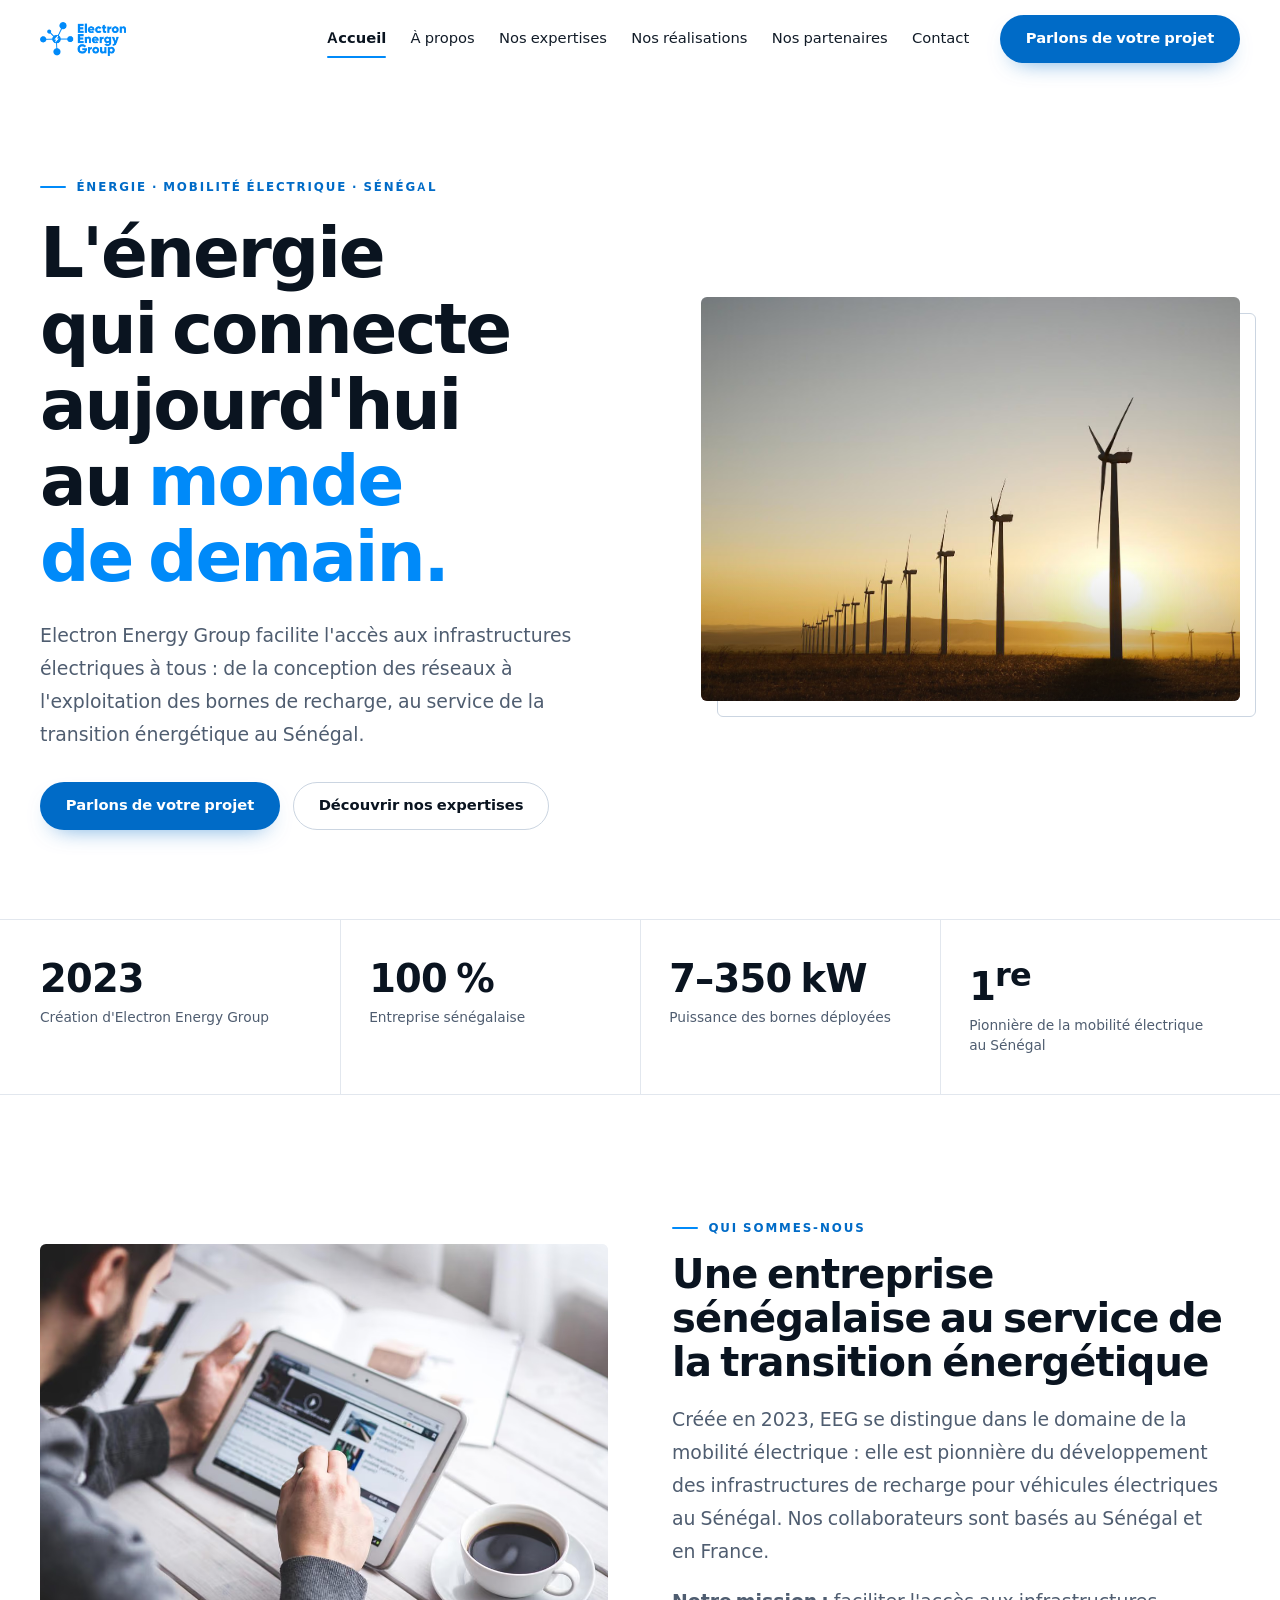
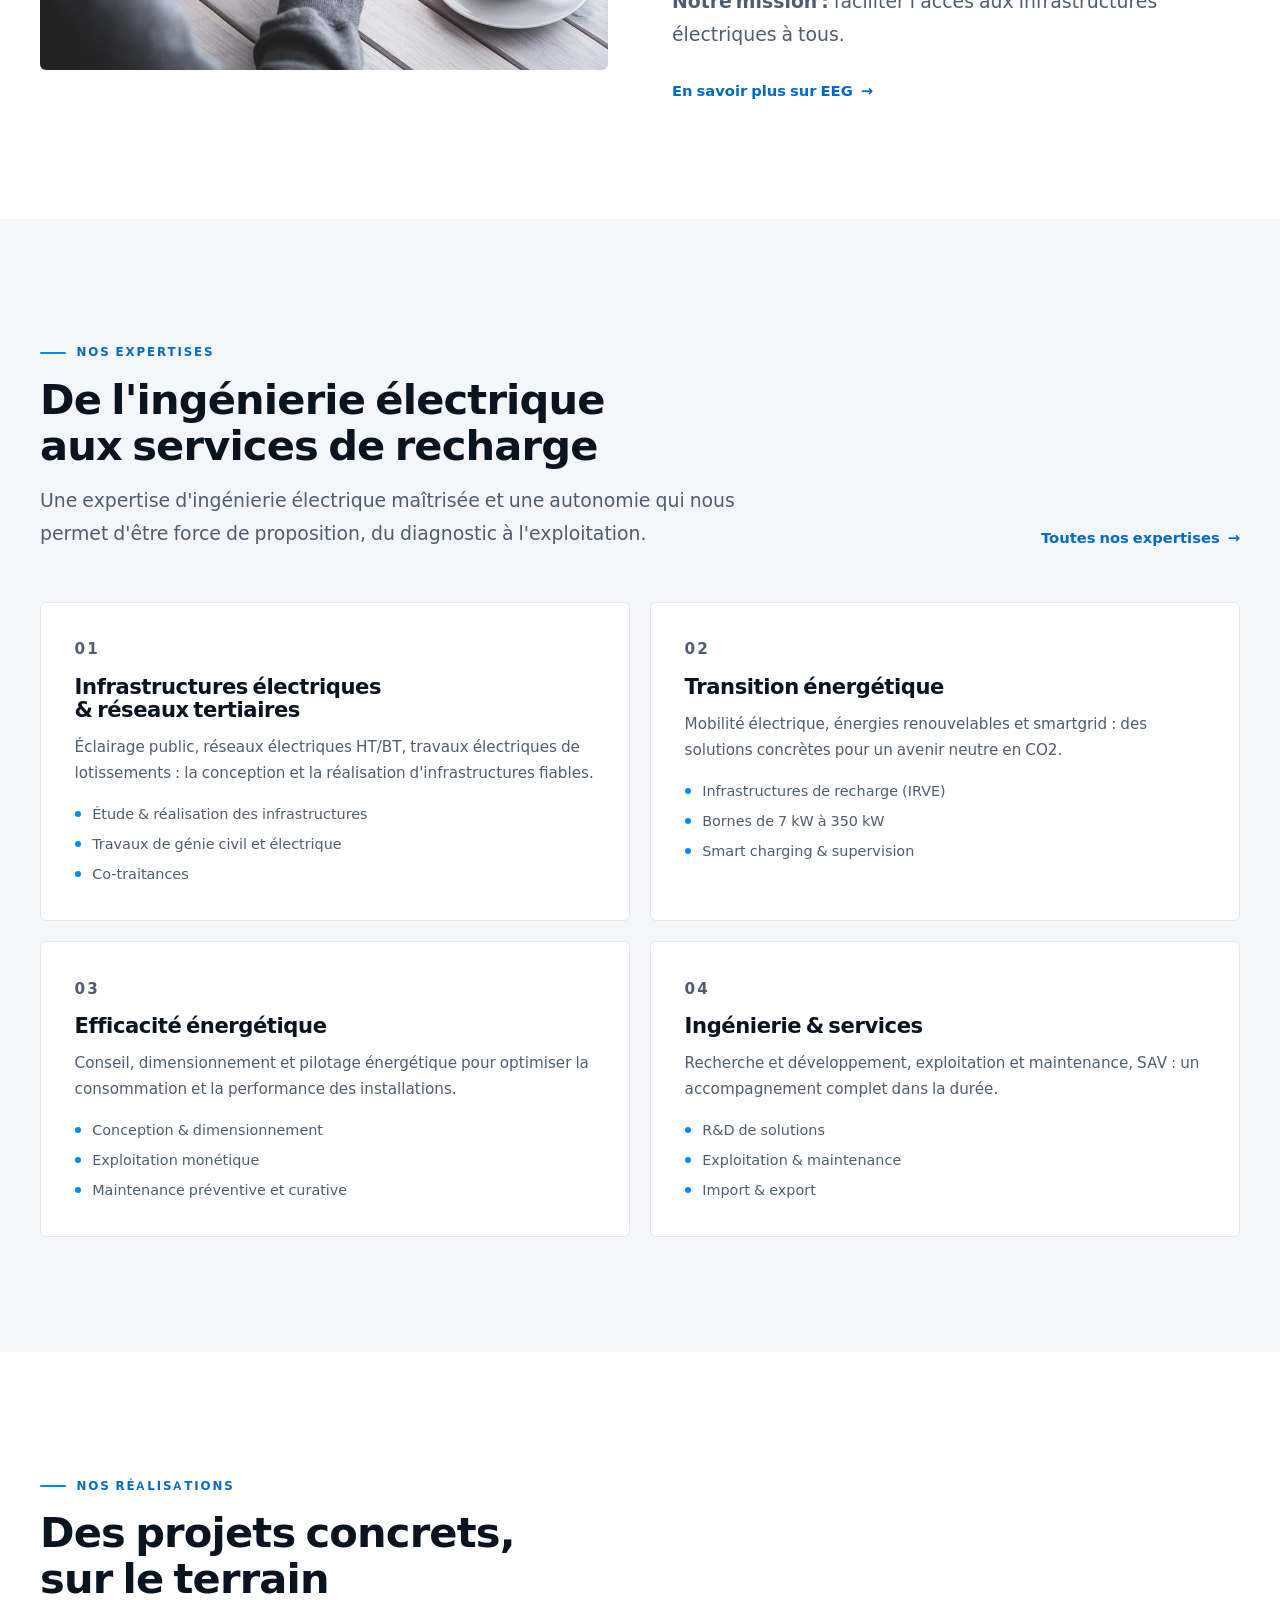
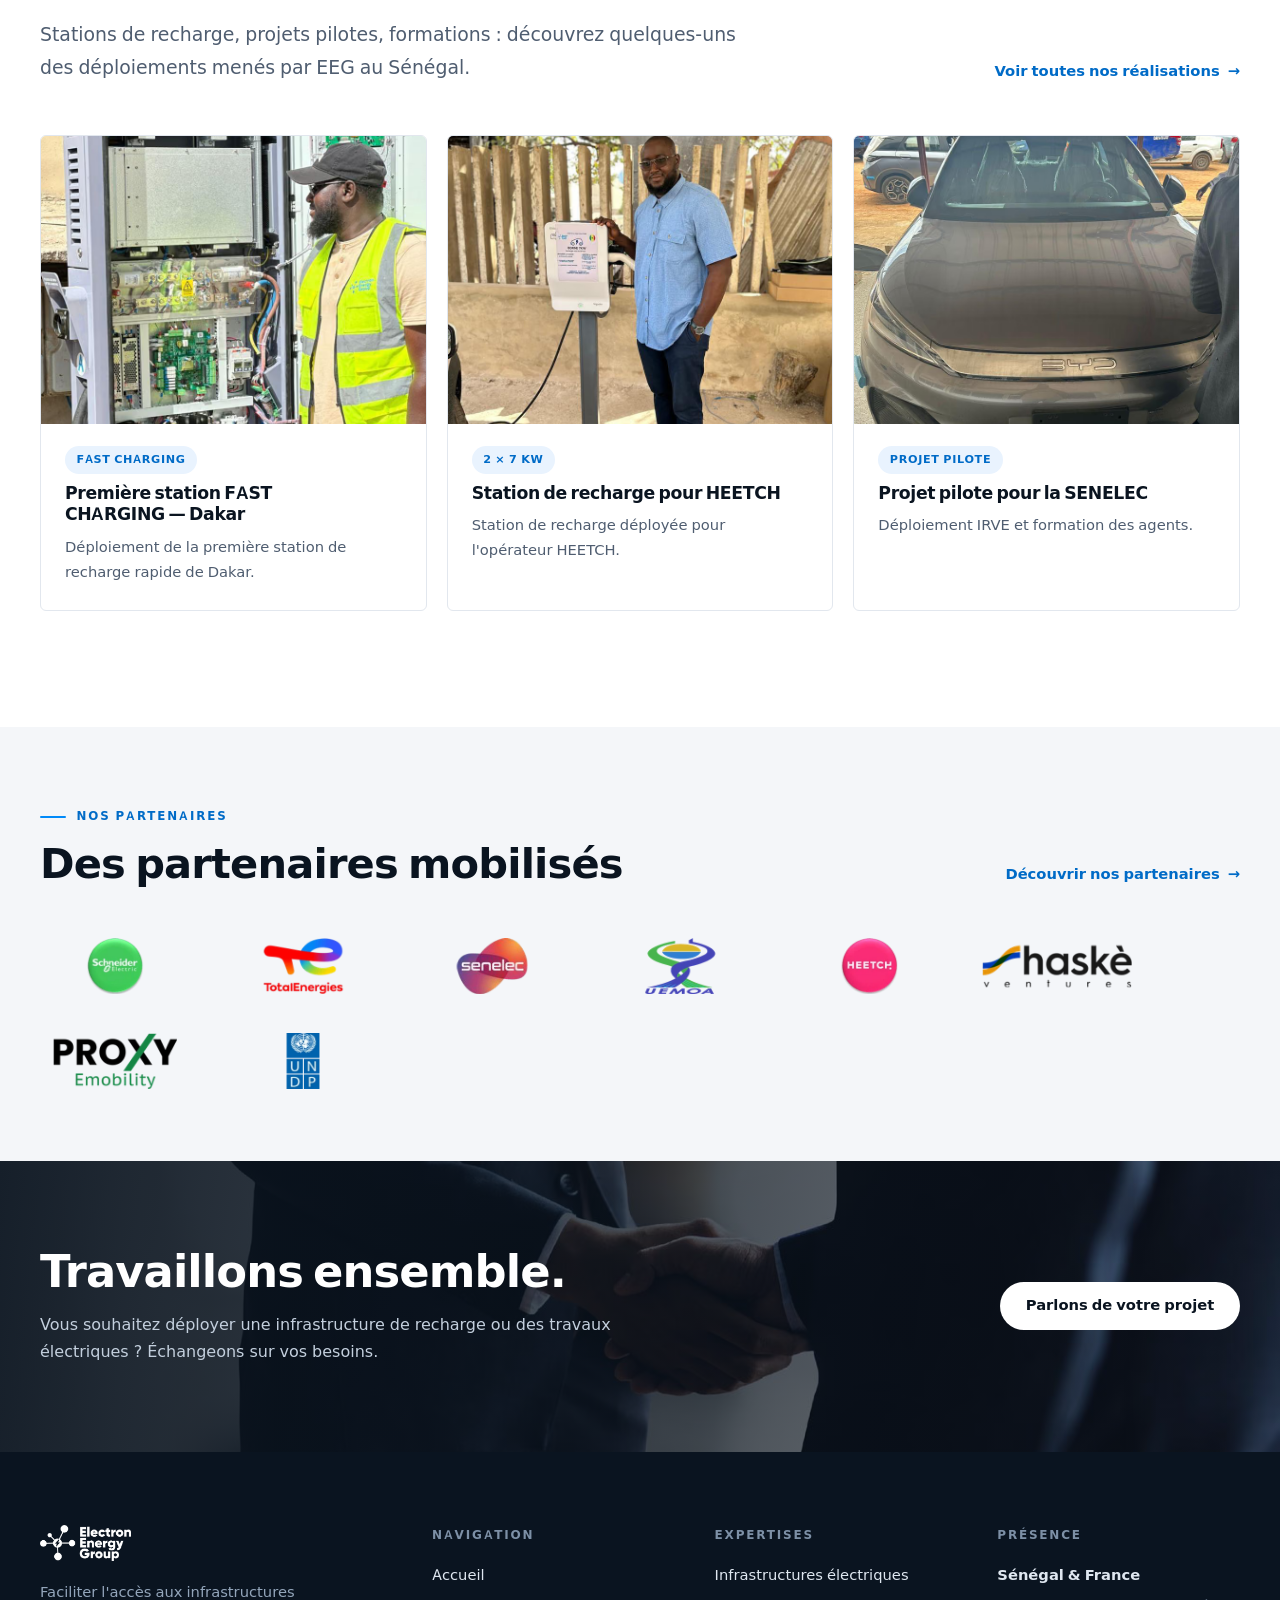
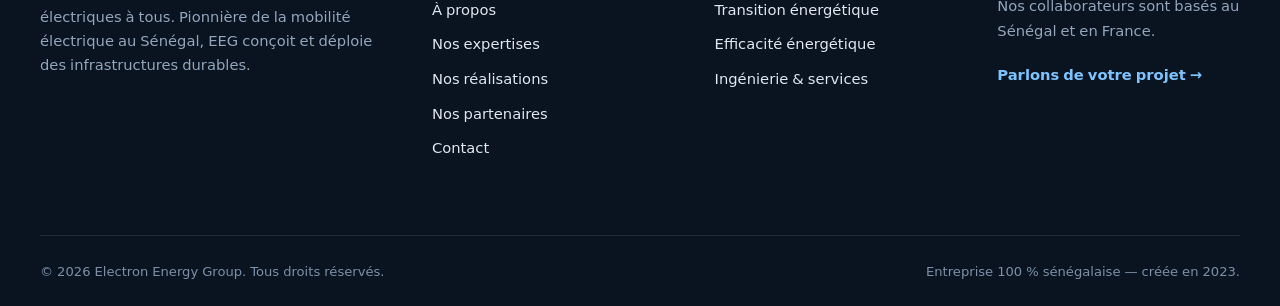
==== index.html @ 4fe640fc "Préparation du déploiement Render : blueprint render.yaml, URLs et docs" ====
<!DOCTYPE html>
<html lang="fr">
<head>
  <meta charset="utf-8">
  <meta name="viewport" content="width=device-width, initial-scale=1">
  <title>Electron Energy Group — Infrastructures &amp; mobilité électrique</title>
  <meta name="description" content="EEG, entreprise sénégalaise créée en 2023, pionnière de la mobilité électrique au Sénégal : infrastructures, bornes de 7 à 350 kW et transition énergétique.">
  <link rel="canonical" href="https://electron-energy-group.onrender.com/">
  <meta property="og:type" content="website">
  <meta property="og:site_name" content="Electron Energy Group">
  <meta property="og:title" content="Electron Energy Group — L'énergie qui connecte aujourd'hui au monde de demain.">
  <meta property="og:description" content="Infrastructures électriques, mobilité électrique et transition énergétique au Sénégal. Pionnière des infrastructures de recharge pour véhicules électriques.">
  <meta property="og:url" content="https://electron-energy-group.onrender.com/">
  <meta property="og:image" content="https://electron-energy-group.onrender.com/assets/img/hero-accueil.jpg">
  <meta property="og:image:alt" content="Infrastructure et mobilité électriques déployées par Electron Energy Group">
  <meta property="og:locale" content="fr_FR">
  <meta name="twitter:card" content="summary_large_image">
  <meta name="twitter:title" content="Electron Energy Group — L'énergie qui connecte aujourd'hui au monde de demain.">
  <meta name="twitter:description" content="Infrastructures électriques, mobilité électrique et transition énergétique au Sénégal.">
  <meta name="twitter:image" content="https://electron-energy-group.onrender.com/assets/img/hero-accueil.jpg">
  <meta name="theme-color" content="#008af9">
  <link rel="icon" href="assets/img/favicon.ico" sizes="any">
  <link rel="icon" type="image/png" sizes="32x32" href="assets/img/favicon-32.png">
  <link rel="icon" type="image/png" sizes="16x16" href="assets/img/favicon-16.png">
  <link rel="apple-touch-icon" sizes="180x180" href="assets/img/favicon-180.png">
  <link rel="preload" href="assets/fonts/space-grotesk-latin.woff2" as="font" type="font/woff2" crossorigin>
  <link rel="preload" href="assets/fonts/inter-latin.woff2" as="font" type="font/woff2" crossorigin>
  <link rel="stylesheet" href="assets/css/style.css">
  <script>document.documentElement.classList.add('js');</script>
  <script type="application/ld+json">
  {
    "@context": "https://schema.org",
    "@type": "Organization",
    "name": "Electron Energy Group",
    "alternateName": "EEG",
    "description": "Entreprise sénégalaise spécialisée dans les infrastructures électriques, la mobilité électrique et la transition énergétique. Pionnière du développement des infrastructures de recharge pour véhicules électriques au Sénégal.",
    "foundingDate": "2023",
    "url": "https://electron-energy-group.onrender.com/",
    "logo": "https://electron-energy-group.onrender.com/assets/img/logo-eeg.png",
    "areaServed": ["SN", "FR"],
    "knowsAbout": [
      "Infrastructures électriques",
      "Mobilité électrique",
      "Bornes de recharge pour véhicules électriques",
      "Efficacité énergétique",
      "Transition énergétique"
    ]
  }
  </script>
</head>
<body data-page="accueil">
  <a class="skip-link" href="#contenu">Aller au contenu</a>

  <header class="site-header" id="entete">
    <div class="container header-inner">
      <a class="brand" href="index.html" aria-label="Electron Energy Group — accueil">
        <img src="assets/img/logo-eeg-320.png" alt="Electron Energy Group" width="320" height="127">
      </a>

      <nav class="main-nav" id="nav-principal" aria-label="Navigation principale">
        <ul>
          <li><a class="nav-link" href="index.html" aria-current="page">Accueil</a></li>
          <li><a class="nav-link" href="a-propos.html">À propos</a></li>
          <li><a class="nav-link" href="expertises.html">Nos expertises</a></li>
          <li><a class="nav-link" href="realisations.html">Nos réalisations</a></li>
          <li><a class="nav-link" href="partenaires.html">Nos partenaires</a></li>
          <li><a class="nav-link" href="contact.html">Contact</a></li>
        </ul>
        <a class="btn btn--primary nav-cta" href="contact.html">Parlons de votre projet</a>
      </nav>

      <button class="nav-toggle" type="button" aria-expanded="false" aria-controls="nav-principal" aria-label="Ouvrir le menu de navigation">
        <span></span><span></span><span></span>
      </button>
    </div>
  </header>

  <main id="contenu">
    <!-- Héros -->
    <section class="hero-home" aria-labelledby="titre-heros">
      <div class="container hero-grid">
        <div class="hero-copy">
          <p class="kicker">Énergie · Mobilité électrique · Sénégal</p>
          <h1 id="titre-heros">L'énergie qui connecte aujourd'hui au <em>monde de demain.</em></h1>
          <p class="lead">Electron Energy Group facilite l'accès aux infrastructures électriques à tous : de la conception des réseaux à l'exploitation des bornes de recharge, au service de la transition énergétique au Sénégal.</p>
          <div class="btn-group">
            <a class="btn btn--primary" href="contact.html">Parlons de votre projet</a>
            <a class="btn btn--ghost" href="expertises.html">Découvrir nos expertises</a>
          </div>
        </div>
        <div class="hero-frame reveal">
          <div class="hero-media">
            <picture>
              <source srcset="assets/img/hero-accueil.avif" type="image/avif">
              <source srcset="assets/img/hero-accueil.webp" type="image/webp">
              <img src="assets/img/hero-accueil.jpg" alt="Infrastructure et mobilité électriques déployées par Electron Energy Group" width="1536" height="1025" fetchpriority="high" decoding="async">
            </picture>
          </div>
        </div>
      </div>
    </section>

    <!-- Chiffres clés -->
    <section class="stats" aria-label="Chiffres clés">
      <div class="container stats-grid">
        <div class="stat">
          <p class="stat-value">2023</p>
          <p class="stat-label">Création d'Electron Energy Group</p>
        </div>
        <div class="stat">
          <p class="stat-value">100 %</p>
          <p class="stat-label">Entreprise sénégalaise</p>
        </div>
        <div class="stat">
          <p class="stat-value">7–350 kW</p>
          <p class="stat-label">Puissance des bornes déployées</p>
        </div>
        <div class="stat">
          <p class="stat-value">1<sup>re</sup></p>
          <p class="stat-label">Pionnière de la mobilité électrique au Sénégal</p>
        </div>
      </div>
    </section>

    <!-- À propos -->
    <section class="section" aria-labelledby="titre-apropos">
      <div class="container split">
        <div class="split-media reveal">
          <picture>
            <source srcset="assets/img/photo-mission.avif" type="image/avif">
            <source srcset="assets/img/photo-mission.webp" type="image/webp">
            <img src="assets/img/photo-mission.jpg" alt="Infrastructures électriques — réseaux et raccordements" width="1200" height="800" loading="lazy" decoding="async">
          </picture>
        </div>
        <div class="split-copy reveal" data-delai="1">
          <p class="kicker">Qui sommes-nous</p>
          <h2 id="titre-apropos">Une entreprise sénégalaise au service de la transition énergétique</h2>
          <p class="lead">Créée en 2023, EEG se distingue dans le domaine de la mobilité électrique : elle est pionnière du développement des infrastructures de recharge pour véhicules électriques au Sénégal. Nos collaborateurs sont basés au Sénégal et en France.</p>
          <p class="lead"><strong>Notre mission :</strong> faciliter l'accès aux infrastructures électriques à tous.</p>
          <p style="margin-top:1.6rem"><a class="link-arrow" href="a-propos.html">En savoir plus sur EEG</a></p>
        </div>
      </div>
    </section>

    <!-- Expertises -->
    <section class="section section--alt" aria-labelledby="titre-expertises">
      <div class="container">
        <div class="section-head">
          <div class="section-head-copy reveal">
            <p class="kicker">Nos expertises</p>
            <h2 id="titre-expertises">De l'ingénierie électrique aux services de recharge</h2>
            <p class="lead">Une expertise d'ingénierie électrique maîtrisée et une autonomie qui nous permet d'être force de proposition, du diagnostic à l'exploitation.</p>
          </div>
          <a class="link-arrow reveal" href="expertises.html">Toutes nos expertises</a>
        </div>

        <div class="grid-2">
          <article class="card expertise-card reveal">
            <p class="expertise-index">01</p>
            <h3>Infrastructures électriques &amp; réseaux tertiaires</h3>
            <p>Éclairage public, réseaux électriques HT/BT, travaux électriques de lotissements : la conception et la réalisation d'infrastructures fiables.</p>
            <ul>
              <li>Étude &amp; réalisation des infrastructures</li>
              <li>Travaux de génie civil et électrique</li>
              <li>Co-traitances</li>
            </ul>
          </article>

          <article class="card expertise-card reveal" data-delai="1">
            <p class="expertise-index">02</p>
            <h3>Transition énergétique</h3>
            <p>Mobilité électrique, énergies renouvelables et smartgrid : des solutions concrètes pour un avenir neutre en CO2.</p>
            <ul>
              <li>Infrastructures de recharge (IRVE)</li>
              <li>Bornes de 7 kW à 350 kW</li>
              <li>Smart charging &amp; supervision</li>
            </ul>
          </article>

          <article class="card expertise-card reveal">
            <p class="expertise-index">03</p>
            <h3>Efficacité énergétique</h3>
            <p>Conseil, dimensionnement et pilotage énergétique pour optimiser la consommation et la performance des installations.</p>
            <ul>
              <li>Conception &amp; dimensionnement</li>
              <li>Exploitation monétique</li>
              <li>Maintenance préventive et curative</li>
            </ul>
          </article>

          <article class="card expertise-card reveal" data-delai="1">
            <p class="expertise-index">04</p>
            <h3>Ingénierie &amp; services</h3>
            <p>Recherche et développement, exploitation et maintenance, SAV : un accompagnement complet dans la durée.</p>
            <ul>
              <li>R&amp;D de solutions</li>
              <li>Exploitation &amp; maintenance</li>
              <li>Import &amp; export</li>
            </ul>
          </article>
        </div>
      </div>
    </section>

    <!-- Réalisations -->
    <section class="section" aria-labelledby="titre-realisations">
      <div class="container">
        <div class="section-head">
          <div class="section-head-copy reveal">
            <p class="kicker">Nos réalisations</p>
            <h2 id="titre-realisations">Des projets concrets, sur le terrain</h2>
            <p class="lead">Stations de recharge, projets pilotes, formations : découvrez quelques-uns des déploiements menés par EEG au Sénégal.</p>
          </div>
          <a class="link-arrow reveal" href="realisations.html">Voir toutes nos réalisations</a>
        </div>

        <div class="grid-3">
          <article class="card realisation-card reveal">
            <div class="media">
              <picture>
                <source srcset="assets/img/fast-1.avif" type="image/avif">
                <source srcset="assets/img/fast-1.webp" type="image/webp">
                <img src="assets/img/fast-1.jpg" alt="Borne de recharge rapide de la première station FAST CHARGING de Dakar" width="810" height="1080" loading="lazy" decoding="async">
              </picture>
            </div>
            <div class="realisation-body">
              <span class="chip">Fast charging</span>
              <h3><a href="realisations.html#fast-charging" style="color:inherit;text-decoration:none">Première station FAST CHARGING — Dakar</a></h3>
              <p>Déploiement de la première station de recharge rapide de Dakar.</p>
            </div>
          </article>

          <article class="card realisation-card reveal" data-delai="1">
            <div class="media">
              <picture>
                <source srcset="assets/img/heetch-1.avif" type="image/avif">
                <source srcset="assets/img/heetch-1.webp" type="image/webp">
                <img src="assets/img/heetch-1.jpg" alt="Station de recharge déployée pour HEETCH" width="810" height="1080" loading="lazy" decoding="async">
              </picture>
            </div>
            <div class="realisation-body">
              <span class="chip">2 × 7 kW</span>
              <h3><a href="realisations.html#heetch" style="color:inherit;text-decoration:none">Station de recharge pour HEETCH</a></h3>
              <p>Station de recharge déployée pour l'opérateur HEETCH.</p>
            </div>
          </article>

          <article class="card realisation-card reveal" data-delai="2">
            <div class="media">
              <picture>
                <source srcset="assets/img/senelec-2.avif" type="image/avif">
                <source srcset="assets/img/senelec-2.webp" type="image/webp">
                <img src="assets/img/senelec-2.jpg" alt="Projet pilote de déploiement IRVE pour la SENELEC" width="900" height="1200" loading="lazy" decoding="async">
              </picture>
            </div>
            <div class="realisation-body">
              <span class="chip">Projet pilote</span>
              <h3><a href="realisations.html#senelec" style="color:inherit;text-decoration:none">Projet pilote pour la SENELEC</a></h3>
              <p>Déploiement IRVE et formation des agents.</p>
            </div>
          </article>
        </div>
      </div>
    </section>

    <!-- Partenaires -->
    <section class="section section--serree section--alt" aria-labelledby="titre-partenaires">
      <div class="container">
        <div class="section-head">
          <div class="section-head-copy reveal">
            <p class="kicker">Nos partenaires</p>
            <h2 id="titre-partenaires">Des partenaires mobilisés</h2>
          </div>
          <a class="link-arrow reveal" href="partenaires.html">Découvrir nos partenaires</a>
        </div>
        <div class="partners-strip reveal">
          <img src="assets/img/partenaire-schneider.webp" alt="Schneider Electric" width="320" height="120" loading="lazy" decoding="async">
          <img src="assets/img/partenaire-totalenergies.webp" alt="TotalEnergies" width="320" height="120" loading="lazy" decoding="async">
          <img src="assets/img/partenaire-senelec.webp" alt="SENELEC" width="320" height="120" loading="lazy" decoding="async">
          <img src="assets/img/partenaire-uemoa.webp" alt="UEMOA" width="320" height="120" loading="lazy" decoding="async">
          <img src="assets/img/partenaire-heetch.webp" alt="HEETCH" width="320" height="120" loading="lazy" decoding="async">
          <img src="assets/img/partenaire-haske.webp" alt="haske" width="320" height="120" loading="lazy" decoding="async">
          <img src="assets/img/partenaire-proxy.webp" alt="PROXY" width="320" height="120" loading="lazy" decoding="async">
          <img src="assets/img/partenaire-undp.webp" alt="Programme des Nations unies pour le développement (UNDP)" width="320" height="120" loading="lazy" decoding="async">
        </div>
      </div>
    </section>

    <!-- CTA -->
    <section class="cta-band" aria-labelledby="titre-cta">
      <div class="cta-band-bg" aria-hidden="true">
        <picture>
          <source srcset="assets/img/bande-travaillons.avif" type="image/avif">
          <source srcset="assets/img/bande-travaillons.webp" type="image/webp">
          <img src="assets/img/bande-travaillons.jpg" alt="" width="1536" height="615" loading="lazy" decoding="async">
        </picture>
      </div>
      <div class="container cta-inner">
        <div>
          <h2 id="titre-cta">Travaillons ensemble.</h2>
          <p>Vous souhaitez déployer une infrastructure de recharge ou des travaux électriques ? Échangeons sur vos besoins.</p>
        </div>
        <a class="btn btn--light" href="contact.html">Parlons de votre projet</a>
      </div>
    </section>
  </main>

  <footer class="site-footer">
    <div class="container footer-grid">
      <div class="footer-brand">
        <img src="assets/img/logo-eeg-blanc-320.png" alt="Electron Energy Group" width="320" height="127" loading="lazy">
        <p>Faciliter l'accès aux infrastructures électriques à tous. Pionnière de la mobilité électrique au Sénégal, EEG conçoit et déploie des infrastructures durables.</p>
      </div>

      <nav aria-label="Navigation du pied de page">
        <p class="footer-title">Navigation</p>
        <ul class="footer-list">
          <li><a href="index.html">Accueil</a></li>
          <li><a href="a-propos.html">À propos</a></li>
          <li><a href="expertises.html">Nos expertises</a></li>
          <li><a href="realisations.html">Nos réalisations</a></li>
          <li><a href="partenaires.html">Nos partenaires</a></li>
          <li><a href="contact.html">Contact</a></li>
        </ul>
      </nav>

      <div>
        <p class="footer-title">Expertises</p>
        <ul class="footer-list">
          <li><a href="expertises.html#infrastructures">Infrastructures électriques</a></li>
          <li><a href="expertises.html#transition">Transition énergétique</a></li>
          <li><a href="expertises.html#efficacite">Efficacité énergétique</a></li>
          <li><a href="expertises.html#ingenierie">Ingénierie &amp; services</a></li>
        </ul>
      </div>

      <div>
        <p class="footer-title">Présence</p>
        <p class="footer-note"><strong>Sénégal &amp; France</strong>Nos collaborateurs sont basés au Sénégal et en France.</p>
        <a class="footer-cta" href="contact.html">Parlons de votre projet →</a>
      </div>
    </div>

    <div class="container footer-bottom">
      <p>© <span id="annee">2026</span> Electron Energy Group. Tous droits réservés.</p>
      <p>Entreprise 100 % sénégalaise — créée en 2023.</p>
    </div>
  </footer>

  <script src="assets/js/main.js" defer></script>
</body>
</html>
---- assets/css/style.css ----
/* ==========================================================================
   Electron Energy Group — Feuille de styles du site institutionnel
   Typographie : Space Grotesk (titres) + Inter (texte) — auto-hébergées
   Palette : bleu de marque #008af9, encre #0a1420, neutres élégants
   ========================================================================== */

/* ----------------------------- Polices ----------------------------- */
@font-face {
  font-family: 'Space Grotesk';
  font-style: normal;
  font-weight: 400 700;
  font-display: swap;
  src: url('../fonts/space-grotesk-latin.woff2') format('woff2');
  unicode-range: U+0000-00FF, U+0131, U+0152-0153, U+02BB-02BC, U+02C6, U+02DA,
    U+02DC, U+0304, U+0308, U+0329, U+2000-206F, U+2074, U+20AC, U+2122, U+2191,
    U+2193, U+2212, U+2215, U+FEFF, U+FFFD;
}
@font-face {
  font-family: 'Space Grotesk';
  font-style: normal;
  font-weight: 400 700;
  font-display: swap;
  src: url('../fonts/space-grotesk-latin-ext.woff2') format('woff2');
  unicode-range: U+0100-02BA, U+02BD-02C5, U+02C7-02CC, U+02CE-02D7, U+02DD-02FF,
    U+0304, U+0308, U+0329, U+1D00-1DBF, U+1E00-1E9F, U+1EF2-1EFF, U+2020,
    U+20A0-20AB, U+20AD-20C0, U+2113, U+2C60-2C7F, U+A720-A7FF;
}
@font-face {
  font-family: 'Inter';
  font-style: normal;
  font-weight: 400 700;
  font-display: swap;
  src: url('../fonts/inter-latin.woff2') format('woff2');
  unicode-range: U+0000-00FF, U+0131, U+0152-0153, U+02BB-02BC, U+02C6, U+02DA,
    U+02DC, U+0304, U+0308, U+0329, U+2000-206F, U+2074, U+20AC, U+2122, U+2191,
    U+2193, U+2212, U+2215, U+FEFF, U+FFFD;
}
@font-face {
  font-family: 'Inter';
  font-style: normal;
  font-weight: 400 700;
  font-display: swap;
  src: url('../fonts/inter-latin-ext.woff2') format('woff2');
  unicode-range: U+0100-02BA, U+02BD-02C5, U+02C7-02CC, U+02CE-02D7, U+02DD-02FF,
    U+0304, U+0308, U+0329, U+1D00-1DBF, U+1E00-1E9F, U+1EF2-1EFF, U+2020,
    U+20A0-20AB, U+20AD-20C0, U+2113, U+2C60-2C7F, U+A720-A7FF;
}

/* ----------------------------- Fondations ----------------------------- */
:root {
  --bleu: #008af9;
  --bleu-700: #006bc7;
  --bleu-800: #0059a8;
  --nuit: #0a1420;
  --encre: #121c28;
  --ardoise: #4f5d70;
  --brume: #f4f6f9;
  --ligne: #e2e7ee;
  --ligne-forte: #cbd5e1;
  --azur: #e9f3fe;
  --blanc: #ffffff;
  --font-display: 'Space Grotesk', 'Inter', system-ui, sans-serif;
  --font-body: 'Inter', system-ui, -apple-system, 'Segoe UI', sans-serif;
  --gouttiere: clamp(1.25rem, 4vw, 2.5rem);
  --radius: 6px;
  --section-y: clamp(4.25rem, 9vw, 7.5rem);
  --tete-h: 78px;
}

*,
*::before,
*::after {
  box-sizing: border-box;
}

html {
  scroll-behavior: smooth;
  -webkit-text-size-adjust: 100%;
}

section[id],
article[id],
div[id] {
  scroll-margin-top: calc(var(--tete-h) + 1rem);
}

body {
  margin: 0;
  font-family: var(--font-body);
  font-size: 1rem;
  line-height: 1.7;
  color: var(--encre);
  background: var(--blanc);
  -webkit-font-smoothing: antialiased;
  text-rendering: optimizeLegibility;
}

h1,
h2,
h3,
h4 {
  margin: 0;
  font-family: var(--font-display);
  font-weight: 600;
  line-height: 1.1;
  letter-spacing: -0.02em;
  color: var(--nuit);
  text-wrap: balance;
}

p {
  margin: 0;
  text-wrap: pretty;
}

ul,
ol {
  margin: 0;
  padding: 0;
}

img {
  max-width: 100%;
  height: auto;
}

a {
  color: var(--bleu-700);
  text-decoration-thickness: 1px;
  text-underline-offset: 3px;
}

a:hover {
  color: var(--bleu-800);
}

:focus-visible {
  outline: 2px solid var(--bleu);
  outline-offset: 3px;
  border-radius: 2px;
}

::selection {
  background: var(--bleu);
  color: #fff;
}

/* ----------------------------- Utilitaires ----------------------------- */
.container {
  width: min(100% - 2 * var(--gouttiere), 1200px);
  margin-inline: auto;
}

.section {
  padding-block: var(--section-y);
}

.section--serree {
  padding-block: clamp(3rem, 6vw, 4.5rem);
}

.section--alt {
  background: var(--brume);
}

.section--nuit {
  background: var(--nuit);
  color: #e7edf5;
}

.section--nuit h2,
.section--nuit h3 {
  color: #fff;
}

.section--nuit .lead,
.section--nuit .point-list li,
.section--nuit .section-note,
.section--nuit .figure figcaption {
  color: #b9c6d6;
}

.sr-only {
  position: absolute;
  width: 1px;
  height: 1px;
  padding: 0;
  margin: -1px;
  overflow: hidden;
  clip: rect(0 0 0 0);
  white-space: nowrap;
  border: 0;
}

.skip-link {
  position: fixed;
  top: 0.75rem;
  left: 0.75rem;
  z-index: 200;
  padding: 0.7rem 1.1rem;
  background: var(--nuit);
  color: #fff;
  border-radius: 4px;
  font-size: 0.9rem;
  font-weight: 600;
  text-decoration: none;
  transform: translateY(-160%);
  transition: transform 0.2s ease;
}

.skip-link:focus-visible {
  transform: none;
  color: #fff;
}

.kicker {
  display: inline-flex;
  align-items: center;
  gap: 0.65rem;
  font-family: var(--font-body);
  font-size: 0.74rem;
  font-weight: 600;
  letter-spacing: 0.16em;
  text-transform: uppercase;
  color: var(--bleu-700);
}

.kicker::before {
  content: '';
  width: 26px;
  height: 2px;
  background: var(--bleu);
  border-radius: 2px;
}

.lead {
  font-size: clamp(1.04rem, 1.5vw, 1.18rem);
  line-height: 1.75;
  color: var(--ardoise);
  max-width: 62ch;
}

.section-head {
  display: flex;
  align-items: flex-end;
  justify-content: space-between;
  gap: 2rem;
  margin-bottom: clamp(2.2rem, 4vw, 3.2rem);
}

.section-head .section-head-copy {
  max-width: 720px;
}

.section-head h2 {
  font-size: clamp(1.75rem, 3.4vw, 2.6rem);
  margin-top: 0.9rem;
}

.section-head .lead {
  margin-top: 1rem;
}

.link-arrow {
  display: inline-flex;
  align-items: center;
  gap: 0.5rem;
  font-size: 0.92rem;
  font-weight: 600;
  color: var(--bleu-700);
  text-decoration: none;
  white-space: nowrap;
}

.link-arrow::after {
  content: '→';
  transition: transform 0.2s ease;
}

.link-arrow:hover::after {
  transform: translateX(4px);
}

/* Animation d'apparition */
html.js .reveal {
  opacity: 0;
  transform: translateY(18px);
  transition: opacity 0.7s ease, transform 0.7s ease;
}

html.js .reveal.is-visible {
  opacity: 1;
  transform: none;
}

html.js .reveal[data-delai='1'] {
  transition-delay: 0.08s;
}

html.js .reveal[data-delai='2'] {
  transition-delay: 0.16s;
}

html.js .reveal[data-delai='3'] {
  transition-delay: 0.24s;
}

/* ----------------------------- Boutons ----------------------------- */
.btn {
  display: inline-flex;
  align-items: center;
  justify-content: center;
  gap: 0.55rem;
  padding: 0.88rem 1.55rem;
  border: 1px solid transparent;
  border-radius: 999px;
  font-family: var(--font-body);
  font-size: 0.92rem;
  font-weight: 600;
  line-height: 1.2;
  text-decoration: none;
  cursor: pointer;
  transition: background 0.2s ease, color 0.2s ease, border-color 0.2s ease,
    transform 0.2s ease, box-shadow 0.2s ease;
}

.btn--primary {
  background: var(--bleu-700);
  color: #fff;
  box-shadow: 0 10px 24px -14px rgba(0, 107, 199, 0.75);
}

.btn--primary:hover {
  background: var(--bleu-800);
  color: #fff;
  transform: translateY(-1px);
}

.btn--ghost {
  background: transparent;
  border-color: var(--ligne-forte);
  color: var(--nuit);
}

.btn--ghost:hover {
  border-color: var(--bleu);
  color: var(--bleu-700);
}

.btn--light {
  background: #fff;
  color: var(--nuit);
}

.btn--light:hover {
  background: var(--azur);
  color: var(--nuit);
}

.btn--sm {
  padding: 0.65rem 1.15rem;
  font-size: 0.86rem;
}

.btn-group {
  display: flex;
  flex-wrap: wrap;
  gap: 0.8rem;
  margin-top: 1.9rem;
}

/* ----------------------------- En-tête ----------------------------- */
.site-header {
  position: sticky;
  top: 0;
  z-index: 100;
  background: rgba(255, 255, 255, 0.92);
  -webkit-backdrop-filter: blur(14px);
  backdrop-filter: blur(14px);
  border-bottom: 1px solid transparent;
  transition: box-shadow 0.25s ease, border-color 0.25s ease,
    background 0.25s ease;
}

.site-header.is-scrolled {
  border-bottom-color: var(--ligne);
  box-shadow: 0 12px 34px -26px rgba(10, 20, 32, 0.5);
}

.header-inner {
  display: flex;
  align-items: center;
  justify-content: space-between;
  gap: 2rem;
  height: var(--tete-h);
}

.brand {
  display: inline-flex;
  align-items: center;
  flex-shrink: 0;
}

.brand img {
  display: block;
  height: 34px;
  width: auto;
}

.main-nav {
  display: flex;
  align-items: center;
  gap: clamp(1rem, 2.4vw, 2.2rem);
}

.main-nav ul {
  display: flex;
  align-items: center;
  gap: clamp(0.9rem, 1.9vw, 1.7rem);
  list-style: none;
}

.nav-link {
  position: relative;
  display: inline-block;
  padding: 0.4rem 0;
  font-size: 0.92rem;
  font-weight: 500;
  color: var(--encre);
  text-decoration: none;
  white-space: nowrap;
}

.nav-link::after {
  content: '';
  position: absolute;
  left: 0;
  bottom: 0;
  width: 100%;
  height: 2px;
  background: var(--bleu);
  border-radius: 2px;
  transform: scaleX(0);
  transform-origin: left;
  transition: transform 0.25s ease;
}

.nav-link:hover::after,
.nav-link[aria-current='page']::after {
  transform: scaleX(1);
}

.nav-link[aria-current='page'] {
  font-weight: 600;
  color: var(--nuit);
}

.nav-toggle {
  display: none;
  align-items: center;
  justify-content: center;
  flex-direction: column;
  gap: 5px;
  width: 44px;
  height: 44px;
  padding: 0;
  border: 0;
  border-radius: 999px;
  background: transparent;
  cursor: pointer;
}

.nav-toggle span {
  display: block;
  width: 22px;
  height: 2px;
  border-radius: 2px;
  background: var(--nuit);
  transition: transform 0.3s ease, opacity 0.2s ease, background 0.2s ease;
}

/* État menu ouvert (mobile) */
body.nav-open {
  overflow: hidden;
}

body.nav-open .site-header {
  background: var(--nuit);
  border-bottom-color: transparent;
  box-shadow: none;
}

body.nav-open .brand img {
  filter: brightness(0) invert(1);
}

body.nav-open .nav-toggle span {
  background: #fff;
}

body.nav-open .nav-toggle span:nth-child(1) {
  transform: translateY(7px) rotate(45deg);
}

body.nav-open .nav-toggle span:nth-child(2) {
  opacity: 0;
}

body.nav-open .nav-toggle span:nth-child(3) {
  transform: translateY(-7px) rotate(-45deg);
}

/* ----------------------------- Héros ----------------------------- */
.hero-home {
  padding-block: clamp(3.5rem, 7vw, 6rem);
  overflow: hidden;
}

.hero-grid {
  display: grid;
  grid-template-columns: 1.04fr 0.96fr;
  align-items: center;
  gap: clamp(2.5rem, 6vw, 5.5rem);
}

.hero-copy .kicker {
  margin-bottom: 1.15rem;
}

.hero-copy h1 {
  font-size: clamp(2.5rem, 5.4vw, 4.4rem);
  letter-spacing: -0.03em;
}

.hero-copy h1 em {
  font-style: normal;
  color: var(--bleu);
}

.hero-copy .lead {
  margin-top: 1.5rem;
  max-width: 46ch;
}

.hero-frame {
  position: relative;
}

.hero-frame::before {
  content: '';
  position: absolute;
  inset: 16px -16px -16px 16px;
  border: 1px solid var(--ligne-forte);
  border-radius: var(--radius);
}

.hero-media {
  position: relative;
  aspect-ratio: 4 / 3;
  overflow: hidden;
  border-radius: var(--radius);
  background: var(--brume);
}

.hero-media img {
  display: block;
  width: 100%;
  height: 100%;
  object-fit: cover;
}

.hero-media::after {
  content: '';
  position: absolute;
  inset: auto 0 0 0;
  height: 34%;
  background: linear-gradient(to top, rgba(10, 20, 32, 0.32), transparent);
  pointer-events: none;
}

.page-hero {
  padding-block: clamp(3.4rem, 7vw, 5.6rem) clamp(2.6rem, 5vw, 4rem);
  border-bottom: 1px solid var(--ligne);
}

.page-hero .kicker {
  margin-bottom: 1rem;
}

.page-hero h1 {
  font-size: clamp(2.3rem, 5vw, 3.9rem);
  letter-spacing: -0.028em;
  max-width: 22ch;
}

.page-hero .lead {
  margin-top: 1.3rem;
}

/* ----------------------------- Chiffres clés ----------------------------- */
.stats {
  border-block: 1px solid var(--ligne);
  background: var(--blanc);
}

.stats-grid {
  display: grid;
  grid-template-columns: repeat(4, 1fr);
}

.stat {
  padding: clamp(1.6rem, 3vw, 2.5rem) clamp(1rem, 2.2vw, 2rem);
  border-left: 1px solid var(--ligne);
}

.stat:first-child {
  border-left: 0;
  padding-left: 0;
}

.stat-value {
  font-family: var(--font-display);
  font-size: clamp(1.75rem, 3vw, 2.45rem);
  font-weight: 600;
  line-height: 1.05;
  letter-spacing: -0.02em;
  color: var(--nuit);
}

.stat-label {
  margin-top: 0.5rem;
  font-size: 0.86rem;
  line-height: 1.5;
  color: var(--ardoise);
}

/* ----------------------------- Cartes & grilles ----------------------------- */
.card {
  background: #fff;
  border: 1px solid var(--ligne);
  border-radius: var(--radius);
  transition: transform 0.25s ease, box-shadow 0.25s ease, border-color 0.25s ease;
}

.card:hover {
  transform: translateY(-4px);
  border-color: var(--ligne-forte);
  box-shadow: 0 26px 54px -34px rgba(10, 20, 32, 0.45);
}

.grid-2 {
  display: grid;
  grid-template-columns: repeat(2, 1fr);
  gap: 1.25rem;
}

.grid-3 {
  display: grid;
  grid-template-columns: repeat(3, 1fr);
  gap: 1.25rem;
}

.expertise-card {
  position: relative;
  overflow: hidden;
  padding: clamp(1.5rem, 3vw, 2.1rem);
  display: flex;
  flex-direction: column;
  gap: 0.8rem;
}

.expertise-card::before {
  content: '';
  position: absolute;
  inset: 0 0 auto 0;
  height: 3px;
  background: var(--bleu);
  transform: scaleX(0);
  transform-origin: left;
  transition: transform 0.35s ease;
}

.expertise-card:hover::before {
  transform: scaleX(1);
}

.expertise-index {
  font-family: var(--font-display);
  font-size: 0.78rem;
  font-weight: 600;
  letter-spacing: 0.14em;
  color: var(--bleu-700);
}

.expertise-card h3 {
  font-size: clamp(1.12rem, 1.7vw, 1.32rem);
}

.expertise-card p {
  font-size: 0.95rem;
  color: var(--ardoise);
}

.expertise-card ul {
  list-style: none;
  display: grid;
  gap: 0.35rem;
  margin-top: 0.2rem;
}

.expertise-card li {
  position: relative;
  padding-left: 1.1rem;
  font-size: 0.9rem;
  color: var(--ardoise);
}

.expertise-card li::before {
  content: '';
  position: absolute;
  left: 0;
  top: 0.62em;
  width: 6px;
  height: 6px;
  border-radius: 50%;
  background: var(--bleu);
}

/* Réalisations */
.realisation-card {
  display: flex;
  flex-direction: column;
  overflow: hidden;
  padding: 0;
}

.realisation-card .media {
  aspect-ratio: 4 / 3;
  overflow: hidden;
  background: var(--brume);
}

.realisation-card .media img {
  display: block;
  width: 100%;
  height: 100%;
  object-fit: cover;
  transition: transform 0.6s ease;
}

.realisation-card:hover .media img {
  transform: scale(1.04);
}

.realisation-body {
  display: flex;
  flex-direction: column;
  align-items: flex-start;
  gap: 0.55rem;
  padding: 1.35rem 1.5rem 1.6rem;
  flex: 1;
}

.realisation-body h3 {
  font-size: 1.08rem;
  line-height: 1.25;
}

.realisation-body p {
  font-size: 0.92rem;
  color: var(--ardoise);
}

.chip {
  display: inline-flex;
  align-items: center;
  padding: 0.28rem 0.72rem;
  border-radius: 999px;
  background: var(--azur);
  color: var(--bleu-700);
  font-size: 0.7rem;
  font-weight: 600;
  letter-spacing: 0.06em;
  text-transform: uppercase;
  white-space: nowrap;
}

.media-pair {
  display: grid;
  grid-template-columns: repeat(2, minmax(0, 1fr));
  gap: 2px;
  aspect-ratio: 2 / 1;
  overflow: hidden;
  background: var(--brume);
}

.media-pair picture {
  display: block;
  min-width: 0;
}

.media-pair img {
  display: block;
  width: 100%;
  height: 100%;
  object-fit: cover;
  transition: transform 0.6s ease;
}

.realisation-card:hover .media-pair img {
  transform: scale(1.03);
}

.realisation-card--large {
  grid-column: span 2;
}

.realisations-grid {
  display: grid;
  grid-template-columns: repeat(3, 1fr);
  gap: 1.25rem;
}

.media-pair--portrait {
  aspect-ratio: 3 / 2;
}

/* Réalisation mise en avant (sombre) */
.feature-realisation {
  display: grid;
  grid-template-columns: minmax(0, 1.08fr) minmax(0, 0.92fr);
  overflow: hidden;
  border-radius: 8px;
  background: var(--nuit);
  color: #e7edf5;
}

.feature-media {
  display: grid;
  grid-template-columns: repeat(2, minmax(0, 1fr));
  gap: 2px;
  width: 100%;
  min-width: 0;
  min-height: 420px;
}

.feature-media picture {
  display: block;
  min-width: 0;
}

.feature-media img {
  display: block;
  width: 100%;
  height: 100%;
  object-fit: cover;
}

.feature-body {
  display: flex;
  flex-direction: column;
  justify-content: center;
  align-items: flex-start;
  gap: 1rem;
  min-width: 0;
  padding: clamp(2rem, 4vw, 3.4rem);
}

.feature-body h2 {
  color: #fff;
  font-size: clamp(1.6rem, 2.8vw, 2.35rem);
}

.feature-body p {
  color: #b9c6d6;
  font-size: 0.98rem;
}

.feature-body .kicker {
  color: #7cc4ff;
}

/* Valeurs */
.values-grid {
  display: grid;
  grid-template-columns: repeat(auto-fit, minmax(190px, 1fr));
  gap: 1rem;
}

.value-card {
  padding: 1.6rem 1.4rem;
  border-top: 2px solid var(--bleu);
  background: #fff;
  border-radius: 0 0 var(--radius) var(--radius);
  box-shadow: 0 18px 40px -34px rgba(10, 20, 32, 0.4);
}

.value-card h3 {
  font-size: 1.02rem;
  line-height: 1.3;
}

.value-card p {
  margin-top: 0.5rem;
  font-size: 0.88rem;
  color: var(--ardoise);
}

/* ----------------------------- Sections en duo ----------------------------- */
.split {
  display: grid;
  grid-template-columns: 1fr 1fr;
  align-items: center;
  gap: clamp(2rem, 5vw, 4.5rem);
}

.split--media-first .split-media {
  order: -1;
}

.split-copy h2 {
  font-size: clamp(1.7rem, 3.2vw, 2.5rem);
  margin-top: 0.9rem;
}

.split-copy .lead {
  margin-top: 1.1rem;
}

.split-media {
  aspect-ratio: 4 / 3;
  overflow: hidden;
  border-radius: var(--radius);
  background: var(--brume);
}

.split-media img {
  display: block;
  width: 100%;
  height: 100%;
  object-fit: cover;
}

.split-media--portrait {
  aspect-ratio: 4 / 5;
}

/* Liste de points */
.point-list {
  list-style: none;
  display: grid;
  gap: 0.55rem;
  margin-top: 1.2rem;
}

.point-list li {
  position: relative;
  padding-left: 1.35rem;
  font-size: 0.96rem;
  color: var(--encre);
}

.point-list li::before {
  content: '';
  position: absolute;
  left: 0;
  top: 0.6em;
  width: 7px;
  height: 7px;
  border-radius: 50%;
  background: var(--bleu);
}

/* ----------------------------- Chronologie IRVE ----------------------------- */
.timeline {
  list-style: none;
  max-width: 800px;
}

.timeline li {
  position: relative;
  padding: 0 0 2.3rem 4.1rem;
}

.timeline li::before {
  content: attr(data-step);
  position: absolute;
  left: 0;
  top: -0.1rem;
  display: grid;
  place-items: center;
  width: 2.55rem;
  height: 2.55rem;
  border: 1px solid var(--bleu);
  border-radius: 50%;
  background: #fff;
  color: var(--bleu-700);
  font-family: var(--font-display);
  font-size: 0.82rem;
  font-weight: 600;
}

.timeline li::after {
  content: '';
  position: absolute;
  left: 1.27rem;
  top: 2.7rem;
  bottom: 0.1rem;
  width: 1px;
  background: var(--ligne);
}

.timeline li:last-child {
  padding-bottom: 0;
}

.timeline li:last-child::after {
  display: none;
}

.timeline h3 {
  font-size: 1.12rem;
  margin-bottom: 0.4rem;
}

.timeline p {
  font-size: 0.95rem;
  color: var(--ardoise);
}

/* ----------------------------- Récit (À propos) ----------------------------- */
.story-list {
  list-style: none;
  display: grid;
  gap: 1.7rem;
}

.story-item {
  display: grid;
  grid-template-columns: 2.5rem 1fr;
  gap: 1rem;
  padding-top: 1.2rem;
  border-top: 1px solid var(--ligne);
}

.story-item:first-child {
  padding-top: 0;
  border-top: 0;
}

.story-num {
  font-family: var(--font-display);
  font-size: 0.82rem;
  font-weight: 600;
  letter-spacing: 0.1em;
  color: var(--bleu-700);
  padding-top: 0.25rem;
}

.story-item h3 {
  font-size: 1.08rem;
  margin-bottom: 0.3rem;
}

.story-item p {
  font-size: 0.95rem;
  color: var(--ardoise);
}

.section--nuit .kicker,
.quote-band .kicker,
.cta-band .kicker {
  color: #7cc4ff;
}

/* ----------------------------- Services ----------------------------- */
.services-grid {
  display: grid;
  grid-template-columns: repeat(3, 1fr);
  gap: 1.4rem 2.6rem;
}

.service {
  padding-top: 1.05rem;
  border-top: 1px solid var(--ligne);
}

.service h3 {
  font-size: 1rem;
  margin-bottom: 0.35rem;
}

.service p {
  font-size: 0.9rem;
  color: var(--ardoise);
}

/* ----------------------------- Sommaire d'expertises ----------------------------- */
.expertise-nav {
  border-bottom: 1px solid var(--ligne);
  background: #fff;
}

.expertise-nav ul {
  display: flex;
  flex-wrap: wrap;
  list-style: none;
}

.expertise-nav li {
  flex: 1 1 220px;
  border-left: 1px solid var(--ligne);
}

.expertise-nav li:first-child {
  border-left: 0;
}

.expertise-nav a {
  display: flex;
  align-items: baseline;
  gap: 0.7rem;
  padding: 1.15rem 1.35rem;
  font-size: 0.92rem;
  font-weight: 600;
  color: var(--encre);
  text-decoration: none;
  transition: color 0.2s ease, background 0.2s ease;
}

.expertise-nav a:hover {
  color: var(--bleu-700);
  background: var(--brume);
}

.expertise-nav .num {
  font-family: var(--font-display);
  font-size: 0.76rem;
  letter-spacing: 0.12em;
  color: var(--bleu-700);
}

/* ----------------------------- Figures & notes ----------------------------- */
.figure {
  margin: 0;
}

.figure + .figure {
  margin-top: 0.8rem;
}

.figure figcaption,
.section-note {
  margin-top: 0.75rem;
  font-size: 0.82rem;
  line-height: 1.6;
  color: var(--ardoise);
}

.section-note {
  max-width: 62ch;
}

/* ----------------------------- Galerie bornes ----------------------------- */
.bornes-strip {
  display: flex;
  gap: 0.8rem;
  overflow-x: auto;
  padding-bottom: 0.8rem;
  scroll-snap-type: x mandatory;
  -webkit-overflow-scrolling: touch;
}

.borne {
  flex: 0 0 auto;
  width: clamp(118px, 12.5vw, 164px);
  aspect-ratio: 3 / 4;
  overflow: hidden;
  border-radius: 4px;
  background: var(--brume);
  scroll-snap-align: start;
}

.borne img {
  display: block;
  width: 100%;
  height: 100%;
  object-fit: cover;
}

.bornes-strip::-webkit-scrollbar {
  height: 6px;
}

.bornes-strip::-webkit-scrollbar-thumb {
  background: var(--ligne-forte);
  border-radius: 3px;
}

/* ----------------------------- Bandeau citation ----------------------------- */
.quote-band {
  background: var(--nuit);
  color: #e7edf5;
}

.quote-band blockquote {
  margin: 0;
  font-family: var(--font-display);
  font-size: clamp(1.45rem, 3.1vw, 2.3rem);
  font-weight: 500;
  line-height: 1.32;
  letter-spacing: -0.015em;
  max-width: 34ch;
  color: #fff;
}

.quote-band cite {
  display: block;
  margin-top: 1.5rem;
  font-style: normal;
  font-size: 0.9rem;
  color: #93a5ba;
}

.citation {
  text-align: center;
}

.citation blockquote {
  margin: 0 auto;
  max-width: 26ch;
  font-family: var(--font-display);
  font-size: clamp(1.7rem, 3.6vw, 2.7rem);
  font-weight: 500;
  line-height: 1.25;
  letter-spacing: -0.02em;
  color: var(--nuit);
}

.citation cite {
  display: block;
  margin-top: 1.3rem;
  font-style: normal;
  font-size: 0.88rem;
  letter-spacing: 0.1em;
  text-transform: uppercase;
  color: var(--ardoise);
}

/* ----------------------------- Bandeau CTA ----------------------------- */
.cta-band {
  position: relative;
  isolation: isolate;
  overflow: hidden;
  background: var(--nuit);
  color: #fff;
}

.cta-band-bg {
  position: absolute;
  inset: 0;
  z-index: -2;
}

.cta-band-bg img {
  display: block;
  width: 100%;
  height: 100%;
  object-fit: cover;
}

.cta-band::before {
  content: '';
  position: absolute;
  inset: 0;
  z-index: -1;
  background: linear-gradient(
    100deg,
    rgba(10, 20, 32, 0.94) 0%,
    rgba(10, 20, 32, 0.72) 55%,
    rgba(10, 20, 32, 0.45) 100%
  );
}

.cta-inner {
  display: flex;
  align-items: center;
  justify-content: space-between;
  gap: 2.5rem;
  padding-block: clamp(3.4rem, 7vw, 5.4rem);
}

.cta-inner h2 {
  color: #fff;
  font-size: clamp(1.8rem, 3.6vw, 2.8rem);
}

.cta-inner p {
  margin-top: 0.9rem;
  max-width: 55ch;
  color: #c3cfdd;
}

/* ----------------------------- Pied de page ----------------------------- */
.site-footer {
  background: var(--nuit);
  color: #c3cfdd;
}

.footer-grid {
  display: grid;
  grid-template-columns: 1.45fr 1fr 1fr 1fr;
  gap: 2.5rem;
  padding-block: clamp(3rem, 6vw, 4.6rem);
}

.footer-brand img {
  display: block;
  height: 36px;
  width: auto;
}

.footer-brand p {
  margin-top: 1.2rem;
  font-size: 0.92rem;
  line-height: 1.65;
  max-width: 34ch;
  color: #93a5ba;
}

.footer-title {
  margin: 0 0 1.1rem;
  font-size: 0.75rem;
  font-weight: 600;
  letter-spacing: 0.15em;
  text-transform: uppercase;
  color: #7d90a6;
}

.footer-list {
  list-style: none;
  display: grid;
  gap: 0.6rem;
  font-size: 0.92rem;
}

.footer-list a {
  color: #dfe7f0;
  text-decoration: none;
}

.footer-list a:hover {
  color: #7cc4ff;
}

.footer-note {
  font-size: 0.92rem;
  color: #93a5ba;
}

.footer-note strong {
  display: block;
  color: #dfe7f0;
  font-weight: 600;
  margin-bottom: 0.35rem;
}

.footer-cta {
  display: inline-flex;
  align-items: center;
  gap: 0.45rem;
  margin-top: 1.2rem;
  font-size: 0.92rem;
  font-weight: 600;
  color: #7cc4ff;
  text-decoration: none;
}

.footer-cta:hover {
  color: #fff;
}

.footer-bottom {
  display: flex;
  align-items: center;
  justify-content: space-between;
  gap: 1rem;
  padding-block: 1.5rem;
  border-top: 1px solid rgba(255, 255, 255, 0.1);
  font-size: 0.82rem;
  color: #7d90a6;
}

/* ----------------------------- Partenaires ----------------------------- */
.partners-wall {
  display: flex;
  flex-wrap: wrap;
  justify-content: center;
  gap: 1rem;
}

.partner-tile {
  flex: 0 1 250px;
  display: grid;
  place-items: center;
  min-height: 124px;
  padding: 1.3rem 1.4rem;
  background: #fff;
  border: 1px solid var(--ligne);
  border-radius: var(--radius);
  transition: transform 0.25s ease, box-shadow 0.25s ease, border-color 0.25s ease;
}

.partner-tile:hover {
  transform: translateY(-3px);
  border-color: var(--ligne-forte);
  box-shadow: 0 22px 44px -32px rgba(10, 20, 32, 0.45);
}

.partner-tile img {
  display: block;
  width: 100%;
  max-width: 178px;
  height: auto;
}

.partner-tile--dark {
  background: var(--nuit);
  border-color: var(--nuit);
}

.partner-tile--dark:hover {
  border-color: var(--bleu);
}

.partners-strip {
  display: flex;
  flex-wrap: wrap;
  align-items: center;
  gap: clamp(1.2rem, 3vw, 2.5rem);
}

.partners-strip img {
  display: block;
  width: 150px;
  height: auto;
}

/* ----------------------------- Contact ----------------------------- */
.contact-layout {
  display: grid;
  grid-template-columns: 1.12fr 0.88fr;
  align-items: start;
  gap: clamp(2rem, 5vw, 4rem);
}

.contact-form {
  padding: clamp(1.6rem, 3vw, 2.4rem);
  background: #fff;
  border: 1px solid var(--ligne);
  border-radius: var(--radius);
}

.form-grid {
  display: grid;
  grid-template-columns: 1fr 1fr;
  gap: 1.15rem;
}

.field {
  display: grid;
  gap: 0.4rem;
}

.field--full {
  grid-column: 1 / -1;
}

.field label {
  font-size: 0.85rem;
  font-weight: 600;
  color: var(--nuit);
}

.field .requis {
  color: var(--bleu-700);
}

.field .aide {
  font-size: 0.78rem;
  color: var(--ardoise);
}

input,
select,
textarea {
  width: 100%;
  padding: 0.85rem 1rem;
  font: inherit;
  font-size: 0.95rem;
  color: var(--encre);
  background: #fff;
  border: 1px solid var(--ligne-forte);
  border-radius: 4px;
  transition: border-color 0.2s ease, box-shadow 0.2s ease;
}

input::placeholder,
textarea::placeholder {
  color: #97a3b2;
}

input:focus,
select:focus,
textarea:focus {
  outline: none;
  border-color: var(--bleu);
  box-shadow: 0 0 0 3px rgba(0, 138, 249, 0.16);
}

textarea {
  min-height: 150px;
  resize: vertical;
}

input[aria-invalid='true'],
select[aria-invalid='true'],
textarea[aria-invalid='true'] {
  border-color: #c0392b;
}

.case {
  display: flex;
  align-items: flex-start;
  gap: 0.7rem;
  font-size: 0.88rem;
  color: var(--ardoise);
}

.case input {
  width: auto;
  margin-top: 0.2rem;
  accent-color: var(--bleu-700);
}

.form-status {
  display: none;
  margin-top: 1.1rem;
  padding: 0.95rem 1.15rem;
  border-radius: 4px;
  font-size: 0.9rem;
  line-height: 1.5;
}

.form-status.is-visible {
  display: block;
}

.form-status.is-success {
  background: #e8f7ee;
  color: #1d6f3f;
}

.form-status.is-error {
  background: #fdeceb;
  color: #a53227;
}

.form-status.is-info {
  background: var(--azur);
  color: var(--bleu-800);
}

.contact-aside {
  display: grid;
  gap: 1rem;
}

.info-card {
  padding: 1.5rem;
  background: #fff;
  border: 1px solid var(--ligne);
  border-radius: var(--radius);
}

.info-card h2,
.info-card h3 {
  font-size: 1rem;
  margin-bottom: 0.7rem;
}

.info-card p {
  font-size: 0.9rem;
  color: var(--ardoise);
}

.info-list {
  list-style: none;
  display: grid;
  gap: 0.5rem;
  margin-top: 0.7rem;
  font-size: 0.9rem;
  color: var(--ardoise);
}

.info-list li {
  position: relative;
  padding-left: 1.1rem;
}

.info-list li::before {
  content: '';
  position: absolute;
  left: 0;
  top: 0.62em;
  width: 6px;
  height: 6px;
  border-radius: 50%;
  background: var(--bleu);
}

.info-row {
  display: flex;
  align-items: baseline;
  justify-content: space-between;
  gap: 1rem;
  padding: 0.6rem 0;
  border-top: 1px solid var(--ligne);
  font-size: 0.88rem;
}

.info-row:first-of-type {
  border-top: 0;
}

.info-row strong {
  font-weight: 600;
  color: var(--nuit);
}

.info-row span {
  color: var(--ardoise);
  font-style: italic;
}

.info-row a {
  font-style: normal;
}

.contact-photo {
  overflow: hidden;
  border-radius: var(--radius);
  aspect-ratio: 4 / 5;
  background: var(--brume);
}

.contact-photo img {
  display: block;
  width: 100%;
  height: 100%;
  object-fit: cover;
}

/* ----------------------------- Adaptations ----------------------------- */
@media (max-width: 1080px) {
  .footer-grid {
    grid-template-columns: 1.3fr 1fr 1fr;
  }

  .services-grid {
    grid-template-columns: repeat(2, 1fr);
  }
}

@media (max-width: 1020px) {
  .nav-toggle {
    display: flex;
  }

  .main-nav {
    position: fixed;
    inset: 0;
    z-index: -1;
    flex-direction: column;
    justify-content: center;
    gap: 2.2rem;
    padding: 6rem var(--gouttiere) 3rem;
    background: var(--nuit);
    overflow-y: auto;
    visibility: hidden;
    transform: translateY(-100%);
    transition: transform 0.4s cubic-bezier(0.22, 0.61, 0.36, 1),
      visibility 0s linear 0.4s;
  }

  body.nav-open .main-nav {
    visibility: visible;
    transform: none;
    transition: transform 0.4s cubic-bezier(0.22, 0.61, 0.36, 1),
      visibility 0s;
  }

  .main-nav ul {
    flex-direction: column;
    gap: 1.1rem;
  }

  .nav-link {
    font-family: var(--font-display);
    font-size: clamp(1.25rem, 4.2vw, 1.7rem);
    font-weight: 500;
    color: #e7edf5;
  }

  .nav-link::after {
    display: none;
  }

  .nav-link[aria-current='page'] {
    color: #7cc4ff;
  }

  .hero-grid {
    grid-template-columns: 1fr;
    gap: 2.6rem;
  }

  .hero-copy .lead {
    max-width: 60ch;
  }

  .hero-media {
    aspect-ratio: 16 / 10;
  }

  .feature-realisation {
    grid-template-columns: minmax(0, 1fr);
  }

  .feature-media {
    min-height: 280px;
    aspect-ratio: 16 / 9;
  }

  .contact-layout {
    grid-template-columns: 1fr;
  }

  .contact-aside {
    grid-template-columns: repeat(2, 1fr);
    align-items: start;
  }

  .contact-photo {
    aspect-ratio: 4 / 3;
  }
}

@media (max-width: 900px) {
  .section-head {
    flex-direction: column;
    align-items: flex-start;
    gap: 0.9rem;
  }

  .split {
    grid-template-columns: 1fr;
  }

  .split--media-first .split-media {
    order: 0;
  }

  .split-media {
    aspect-ratio: 16 / 10;
  }

  .split-media--portrait {
    aspect-ratio: 4 / 3;
  }

  .realisations-grid,
  .grid-3 {
    grid-template-columns: repeat(2, 1fr);
  }

  .realisation-card--large {
    grid-column: span 2;
  }

  .stats-grid {
    grid-template-columns: repeat(2, 1fr);
  }

  .stat {
    border-left: 0;
    border-top: 1px solid var(--ligne);
    padding-inline: 0;
    padding-right: 1.2rem;
  }

  .stat:nth-child(odd) {
    padding-right: 1.2rem;
  }

  .stat:nth-child(even) {
    padding-left: 1.2rem;
    border-left: 1px solid var(--ligne);
  }

  .stat:nth-child(-n + 2) {
    border-top: 0;
  }

  .cta-inner {
    flex-direction: column;
    align-items: flex-start;
  }

  .footer-grid {
    grid-template-columns: 1fr 1fr;
  }

  .footer-bottom {
    flex-direction: column;
    align-items: flex-start;
  }
}

@media (max-width: 740px) {
  .grid-2,
  .expertise-grid,
  .services-grid {
    grid-template-columns: 1fr;
  }

  .expertise-nav li {
    flex-basis: 100%;
    border-left: 0;
    border-top: 1px solid var(--ligne);
  }

  .expertise-nav li:first-child {
    border-top: 0;
  }

  .realisations-grid,
  .grid-3 {
    grid-template-columns: 1fr;
  }

  .realisation-card--large {
    grid-column: auto;
  }

  .media-pair {
    aspect-ratio: 16 / 10;
  }

  .contact-aside {
    grid-template-columns: 1fr;
  }

  .form-grid {
    grid-template-columns: 1fr;
  }

  .timeline li {
    padding-left: 3.4rem;
  }

  .timeline li::before {
    width: 2.2rem;
    height: 2.2rem;
  }

  .timeline li::after {
    left: 1.1rem;
  }

  .partners-strip img {
    width: 118px;
  }
}

@media (max-width: 560px) {
  .brand img {
    height: 28px;
  }

  .footer-grid {
    grid-template-columns: 1fr;
  }

  .btn-group .btn {
    width: 100%;
  }

  .quote-band blockquote {
    font-size: 1.4rem;
  }
}

/* ----------------------------- Préférences ----------------------------- */
@media (prefers-reduced-motion: reduce) {
  html {
    scroll-behavior: auto;
  }

  html.js .reveal {
    opacity: 1;
    transform: none;
    transition: none;
  }

  .realisation-card:hover .media img,
  .realisation-card:hover .media-pair img,
  .card:hover,
  .btn--primary:hover {
    transform: none;
  }

  .nav-link::after,
  .expertise-card::before,
  .link-arrow::after {
    transition: none;
  }
}
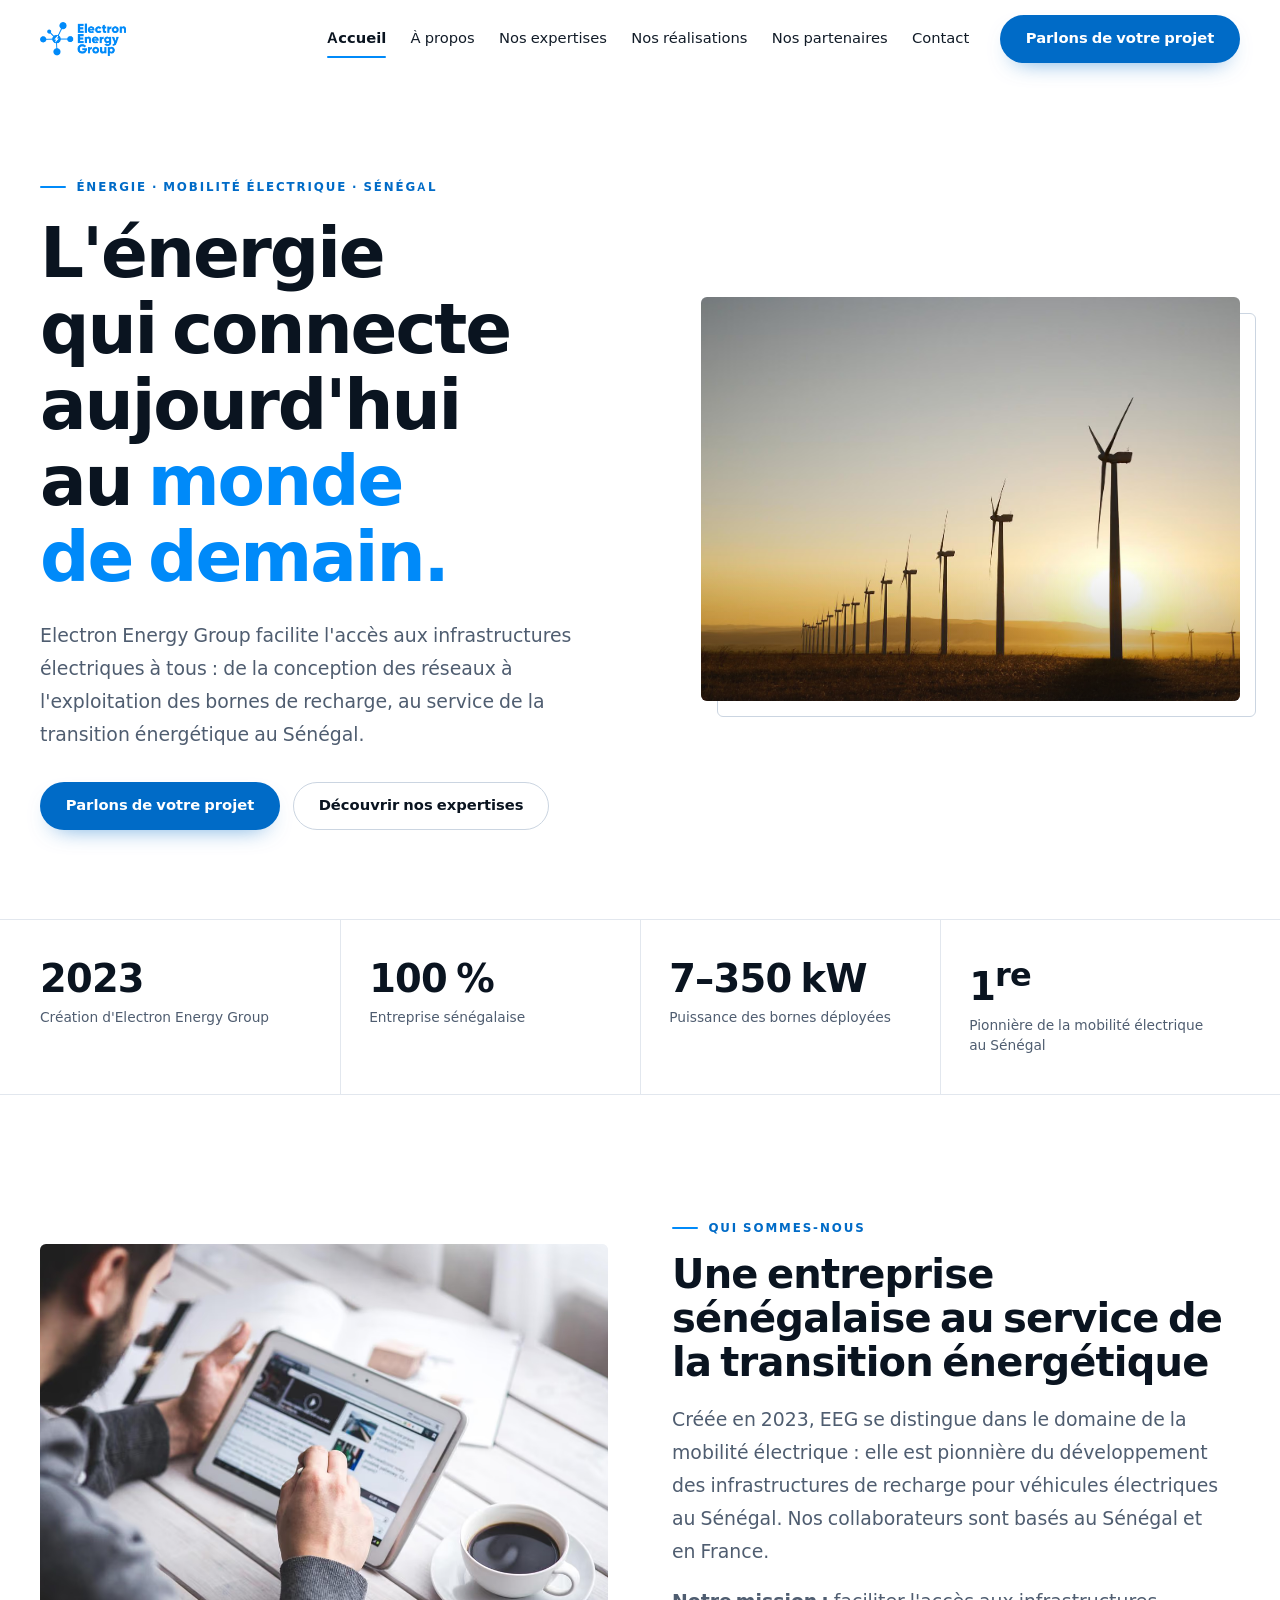
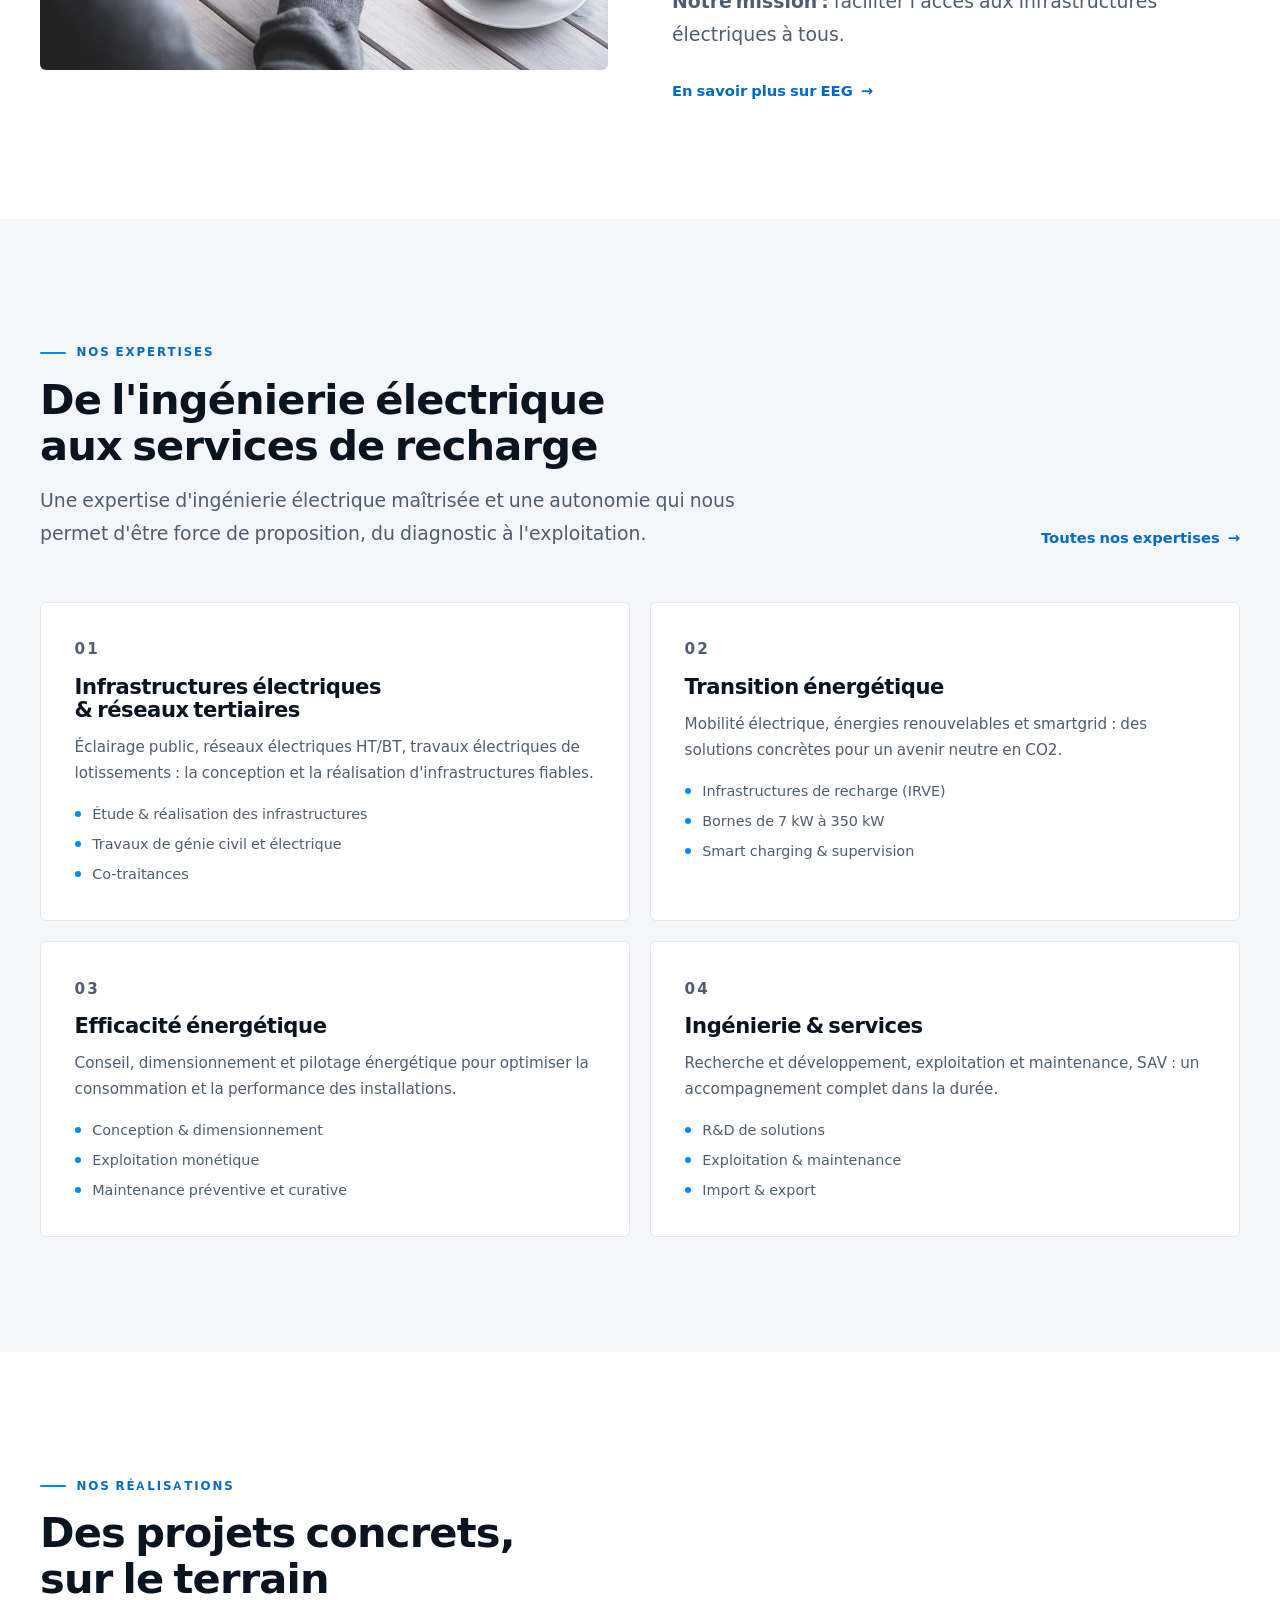
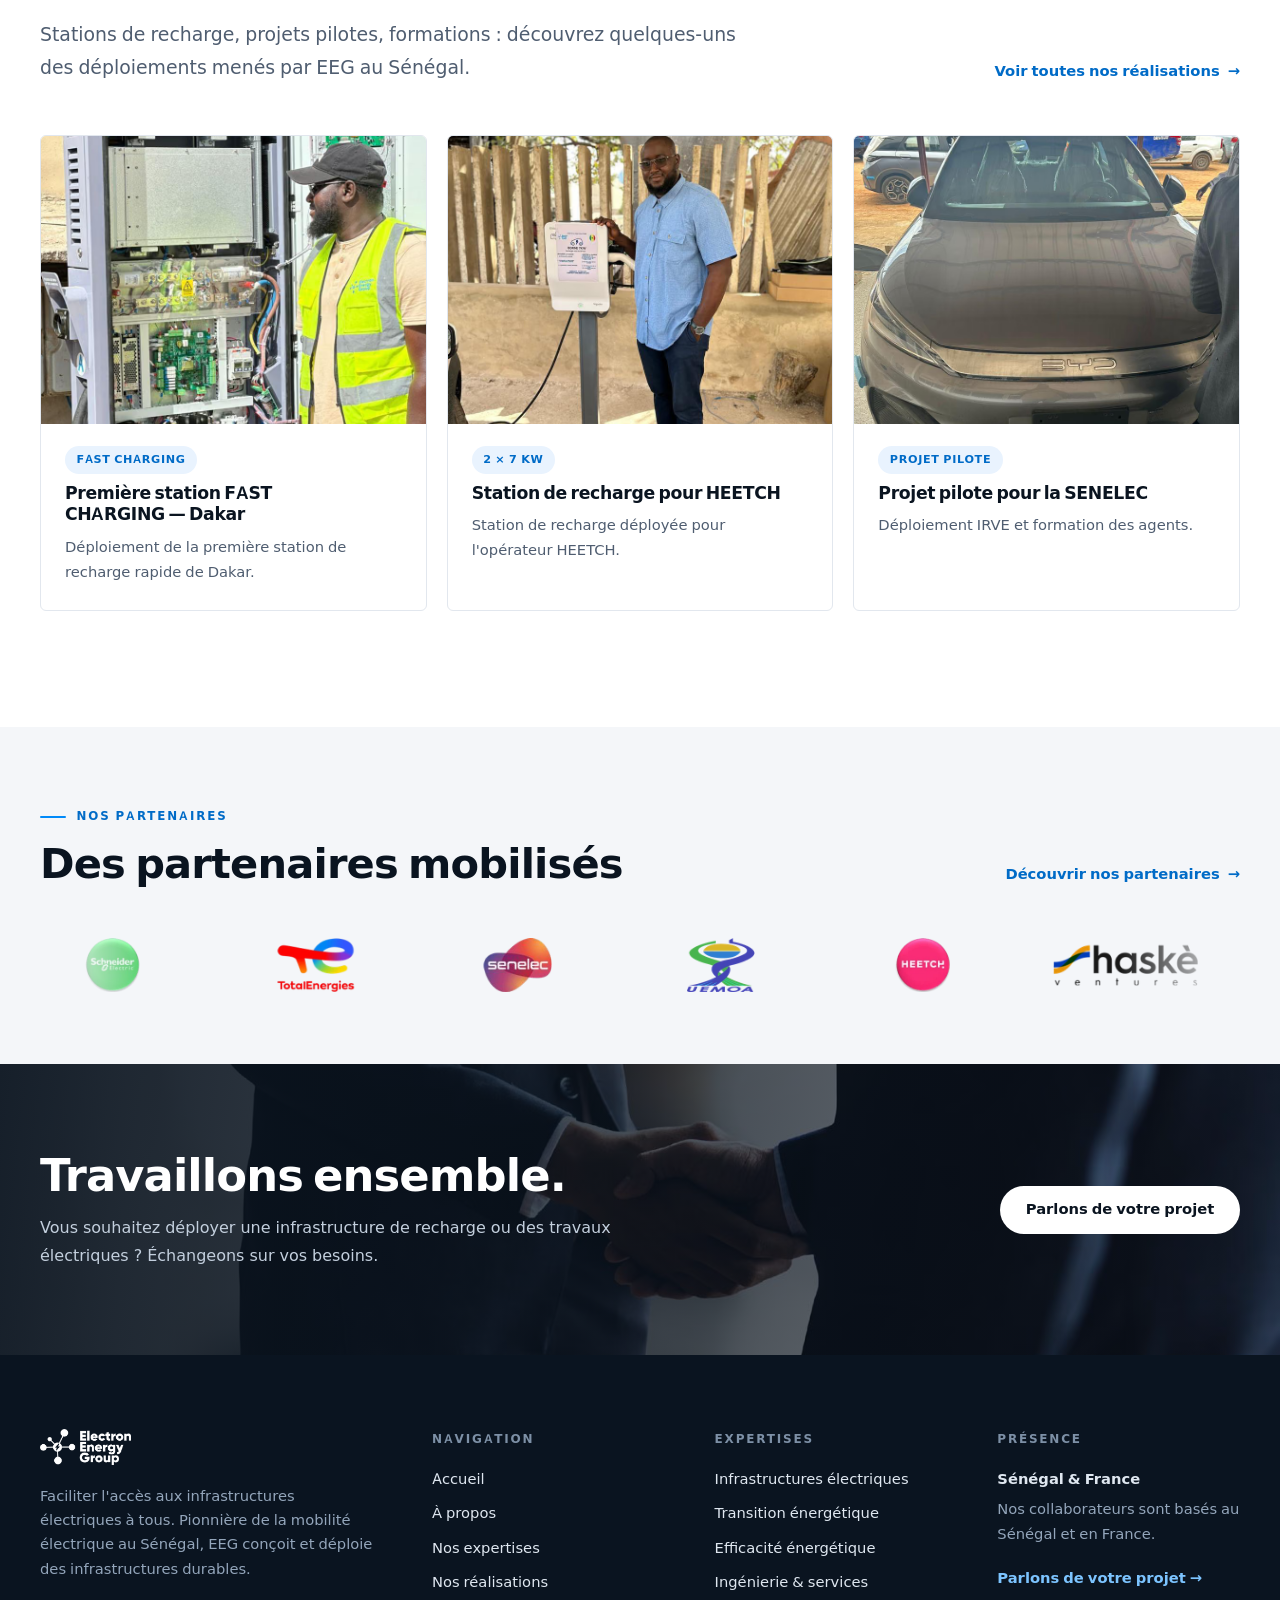
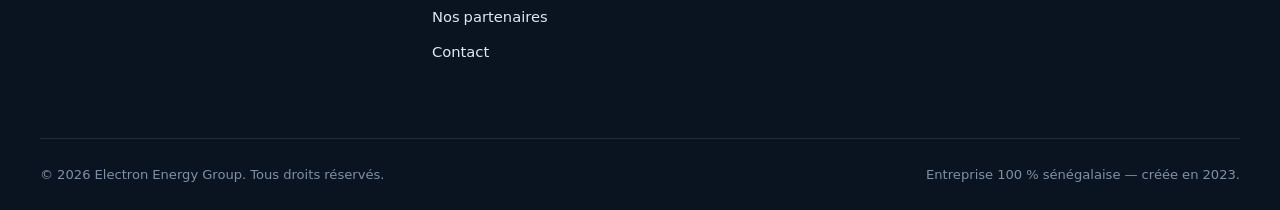
==== commit b91a2b21: "Accueil : bandeau partenaires en marquee défilant avec les 13 partenaires" ====
--- a/index.html
+++ b/index.html
@@ -273,15 +273,39 @@
           </div>
           <a class="link-arrow reveal" href="partenaires.html">Découvrir nos partenaires</a>
         </div>
-        <div class="partners-strip reveal">
-          <img src="assets/img/partenaire-schneider.webp" alt="Schneider Electric" width="320" height="120" loading="lazy" decoding="async">
-          <img src="assets/img/partenaire-totalenergies.webp" alt="TotalEnergies" width="320" height="120" loading="lazy" decoding="async">
-          <img src="assets/img/partenaire-senelec.webp" alt="SENELEC" width="320" height="120" loading="lazy" decoding="async">
-          <img src="assets/img/partenaire-uemoa.webp" alt="UEMOA" width="320" height="120" loading="lazy" decoding="async">
-          <img src="assets/img/partenaire-heetch.webp" alt="HEETCH" width="320" height="120" loading="lazy" decoding="async">
-          <img src="assets/img/partenaire-haske.webp" alt="haske" width="320" height="120" loading="lazy" decoding="async">
-          <img src="assets/img/partenaire-proxy.webp" alt="PROXY" width="320" height="120" loading="lazy" decoding="async">
-          <img src="assets/img/partenaire-undp.webp" alt="Programme des Nations unies pour le développement (UNDP)" width="320" height="120" loading="lazy" decoding="async">
+        <div class="partners-marquee reveal">
+          <div class="marquee-track">
+            <div class="marquee-group">
+              <img src="assets/img/partenaire-schneider.webp" alt="Schneider Electric" width="320" height="120" loading="lazy" decoding="async">
+              <img src="assets/img/partenaire-totalenergies.webp" alt="TotalEnergies" width="320" height="120" loading="lazy" decoding="async">
+              <img src="assets/img/partenaire-senelec.webp" alt="SENELEC" width="320" height="120" loading="lazy" decoding="async">
+              <img src="assets/img/partenaire-uemoa.webp" alt="UEMOA" width="320" height="120" loading="lazy" decoding="async">
+              <img src="assets/img/partenaire-heetch.webp" alt="HEETCH" width="320" height="120" loading="lazy" decoding="async">
+              <img src="assets/img/partenaire-haske.webp" alt="haske" width="320" height="120" loading="lazy" decoding="async">
+              <img src="assets/img/partenaire-proxy.webp" alt="PROXY" width="320" height="120" loading="lazy" decoding="async">
+              <img src="assets/img/partenaire-undp.webp" alt="Programme des Nations unies pour le développement (UNDP)" width="320" height="120" loading="lazy" decoding="async">
+              <img src="assets/img/partenaire-cetud.webp" alt="CETUD" width="320" height="120" loading="lazy" decoding="async">
+              <img src="assets/img/partenaire-british-embassy.webp" alt="British Embassy Dakar" width="320" height="120" loading="lazy" decoding="async">
+              <img src="assets/img/partenaire-solarbox.webp" alt="solarbox" width="320" height="120" loading="lazy" decoding="async">
+              <img src="assets/img/partenaire-green-mobility.webp" alt="Green Mobility" width="320" height="120" loading="lazy" decoding="async">
+              <img src="assets/img/partenaire-kemet.webp" alt="KEMET" width="320" height="120" loading="lazy" decoding="async">
+            </div>
+            <div class="marquee-group" aria-hidden="true">
+              <img src="assets/img/partenaire-schneider.webp" alt="" width="320" height="120" loading="lazy" decoding="async">
+              <img src="assets/img/partenaire-totalenergies.webp" alt="" width="320" height="120" loading="lazy" decoding="async">
+              <img src="assets/img/partenaire-senelec.webp" alt="" width="320" height="120" loading="lazy" decoding="async">
+              <img src="assets/img/partenaire-uemoa.webp" alt="" width="320" height="120" loading="lazy" decoding="async">
+              <img src="assets/img/partenaire-heetch.webp" alt="" width="320" height="120" loading="lazy" decoding="async">
+              <img src="assets/img/partenaire-haske.webp" alt="" width="320" height="120" loading="lazy" decoding="async">
+              <img src="assets/img/partenaire-proxy.webp" alt="" width="320" height="120" loading="lazy" decoding="async">
+              <img src="assets/img/partenaire-undp.webp" alt="" width="320" height="120" loading="lazy" decoding="async">
+              <img src="assets/img/partenaire-cetud.webp" alt="" width="320" height="120" loading="lazy" decoding="async">
+              <img src="assets/img/partenaire-british-embassy.webp" alt="" width="320" height="120" loading="lazy" decoding="async">
+              <img src="assets/img/partenaire-solarbox.webp" alt="" width="320" height="120" loading="lazy" decoding="async">
+              <img src="assets/img/partenaire-green-mobility.webp" alt="" width="320" height="120" loading="lazy" decoding="async">
+              <img src="assets/img/partenaire-kemet.webp" alt="" width="320" height="120" loading="lazy" decoding="async">
+            </div>
+          </div>
         </div>
       </div>
     </section>
--- a/assets/css/style.css
+++ b/assets/css/style.css
@@ -1433,17 +1433,42 @@
   border-color: var(--bleu);
 }
 
-.partners-strip {
+/* Bandeau défilant des partenaires (accueil) */
+.partners-marquee {
+  position: relative;
+  overflow: hidden;
+  -webkit-mask-image: linear-gradient(to right, transparent, black 10%, black 90%, transparent);
+  mask-image: linear-gradient(to right, transparent, black 10%, black 90%, transparent);
+}
+
+.marquee-track {
   display: flex;
-  flex-wrap: wrap;
+  width: max-content;
+  animation: marquee-defilement 50s linear infinite;
+}
+
+.partners-marquee:hover .marquee-track,
+.partners-marquee:focus-within .marquee-track {
+  animation-play-state: paused;
+}
+
+.marquee-group {
+  display: flex;
   align-items: center;
-  gap: clamp(1.2rem, 3vw, 2.5rem);
-}
-
-.partners-strip img {
+  gap: clamp(2.2rem, 4.5vw, 3.8rem);
+  padding-right: clamp(2.2rem, 4.5vw, 3.8rem);
+}
+
+.marquee-group img {
   display: block;
-  width: 150px;
+  width: 145px;
   height: auto;
+}
+
+@keyframes marquee-defilement {
+  to {
+    transform: translateX(-50%);
+  }
 }
 
 /* ----------------------------- Contact ----------------------------- */
@@ -1878,8 +1903,8 @@
     left: 1.1rem;
   }
 
-  .partners-strip img {
-    width: 118px;
+  .marquee-group img {
+    width: 110px;
   }
 }
 
@@ -1911,6 +1936,13 @@
     opacity: 1;
     transform: none;
     transition: none;
+  }
+
+  .partners-marquee .marquee-track {
+    animation: none;
+    flex-wrap: wrap;
+    justify-content: center;
+    width: 100%;
   }
 
   .realisation-card:hover .media img,
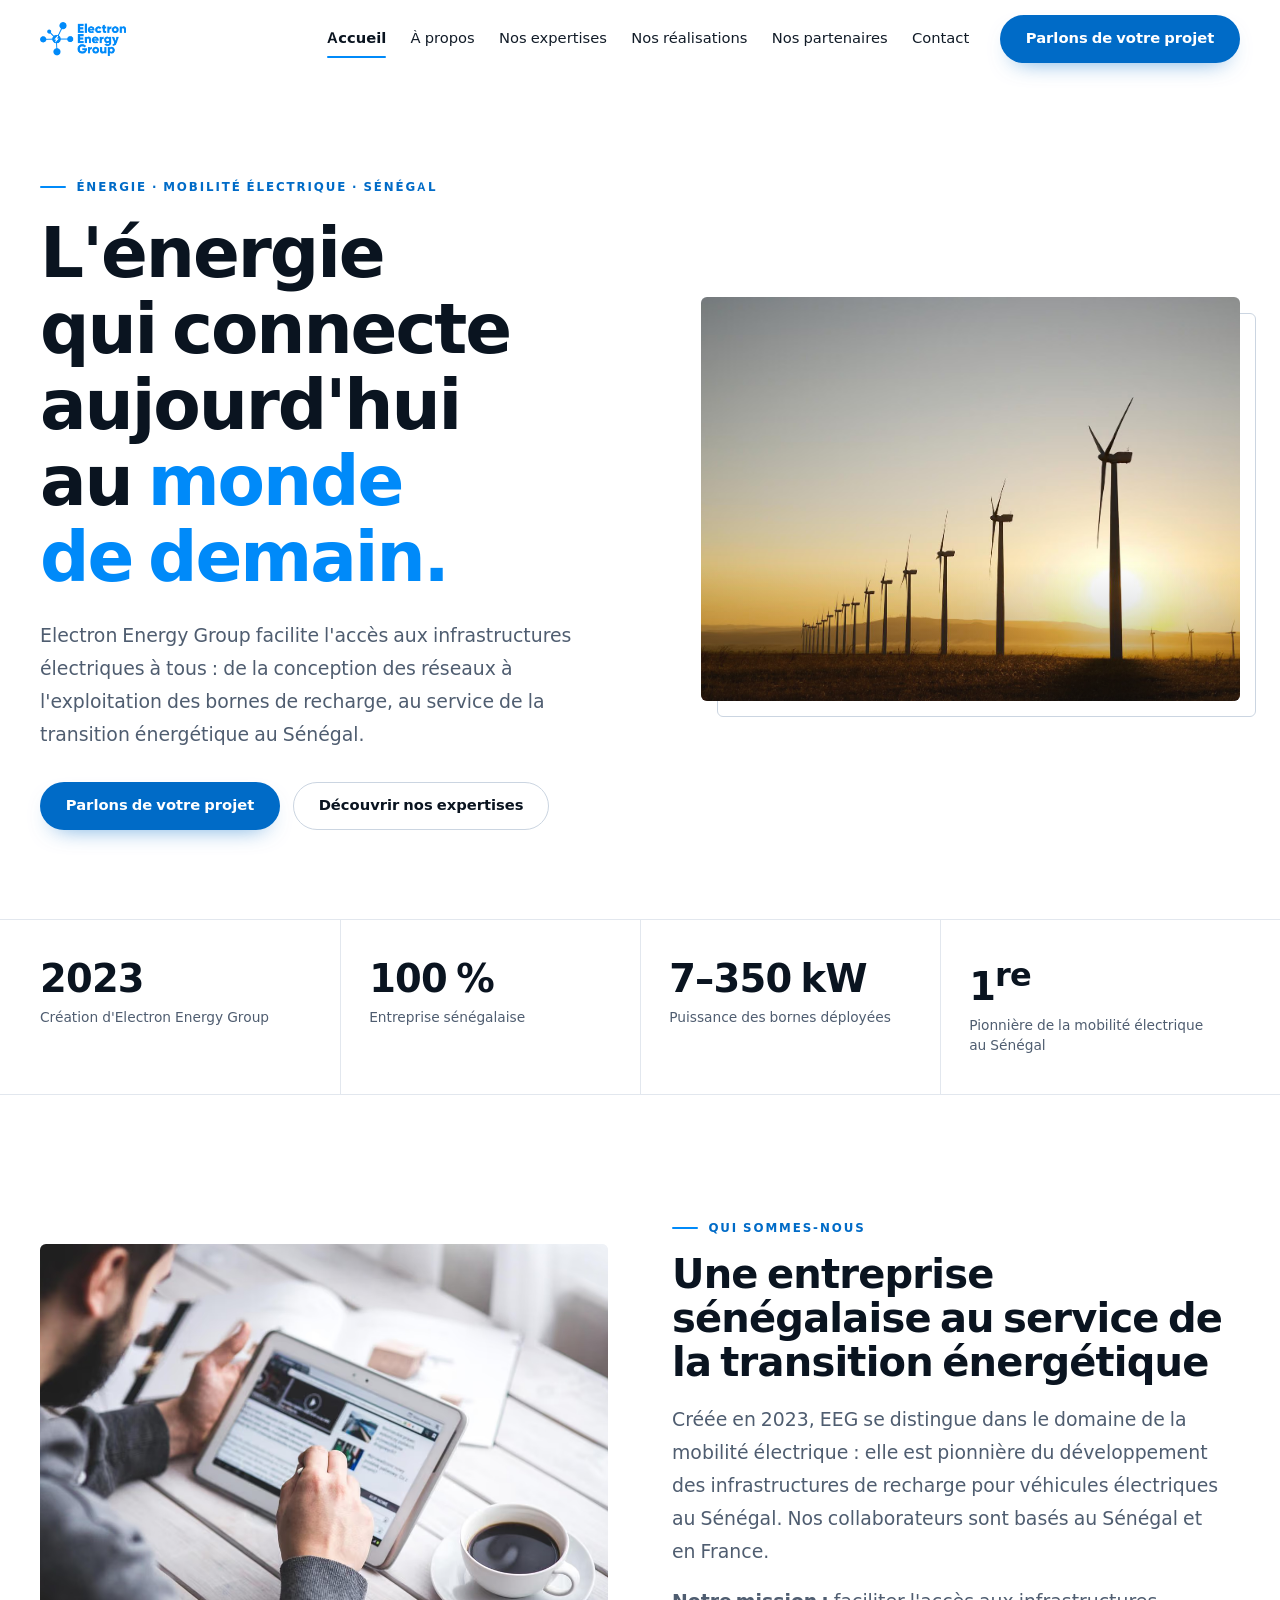
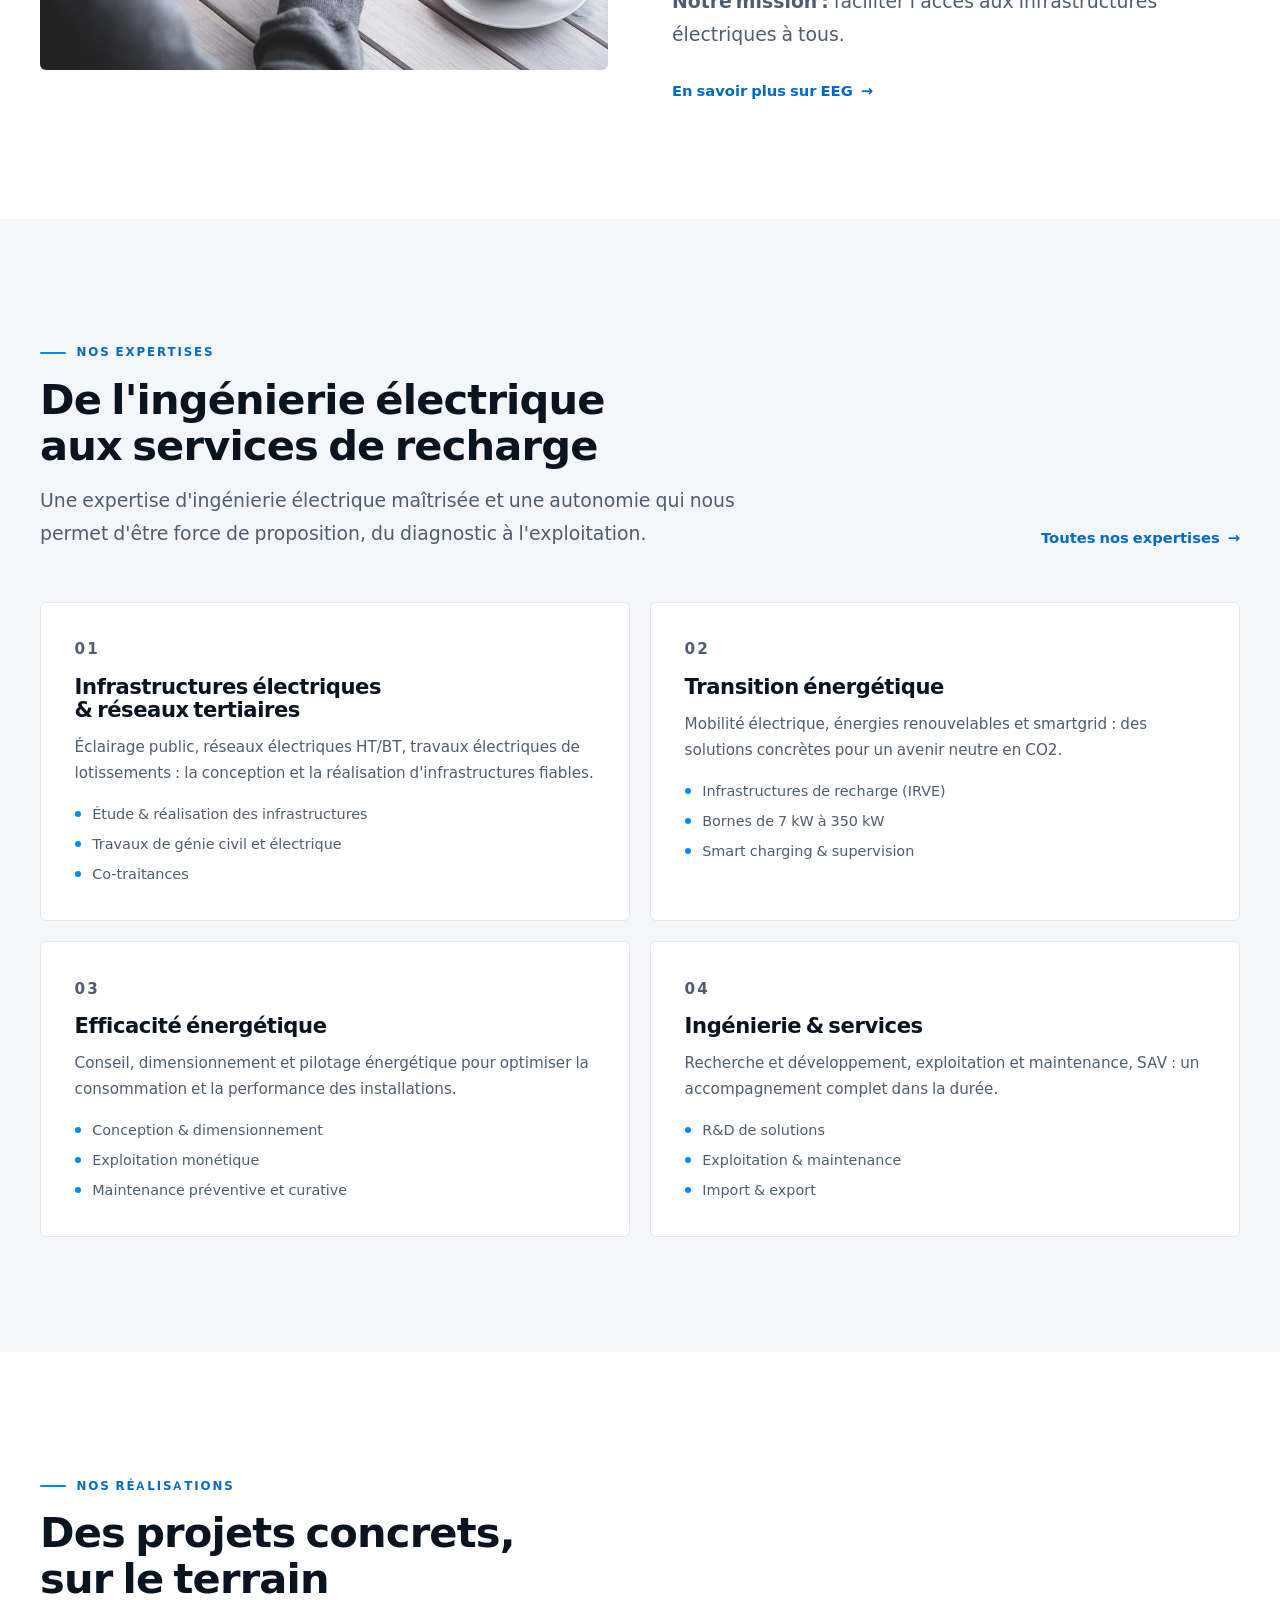
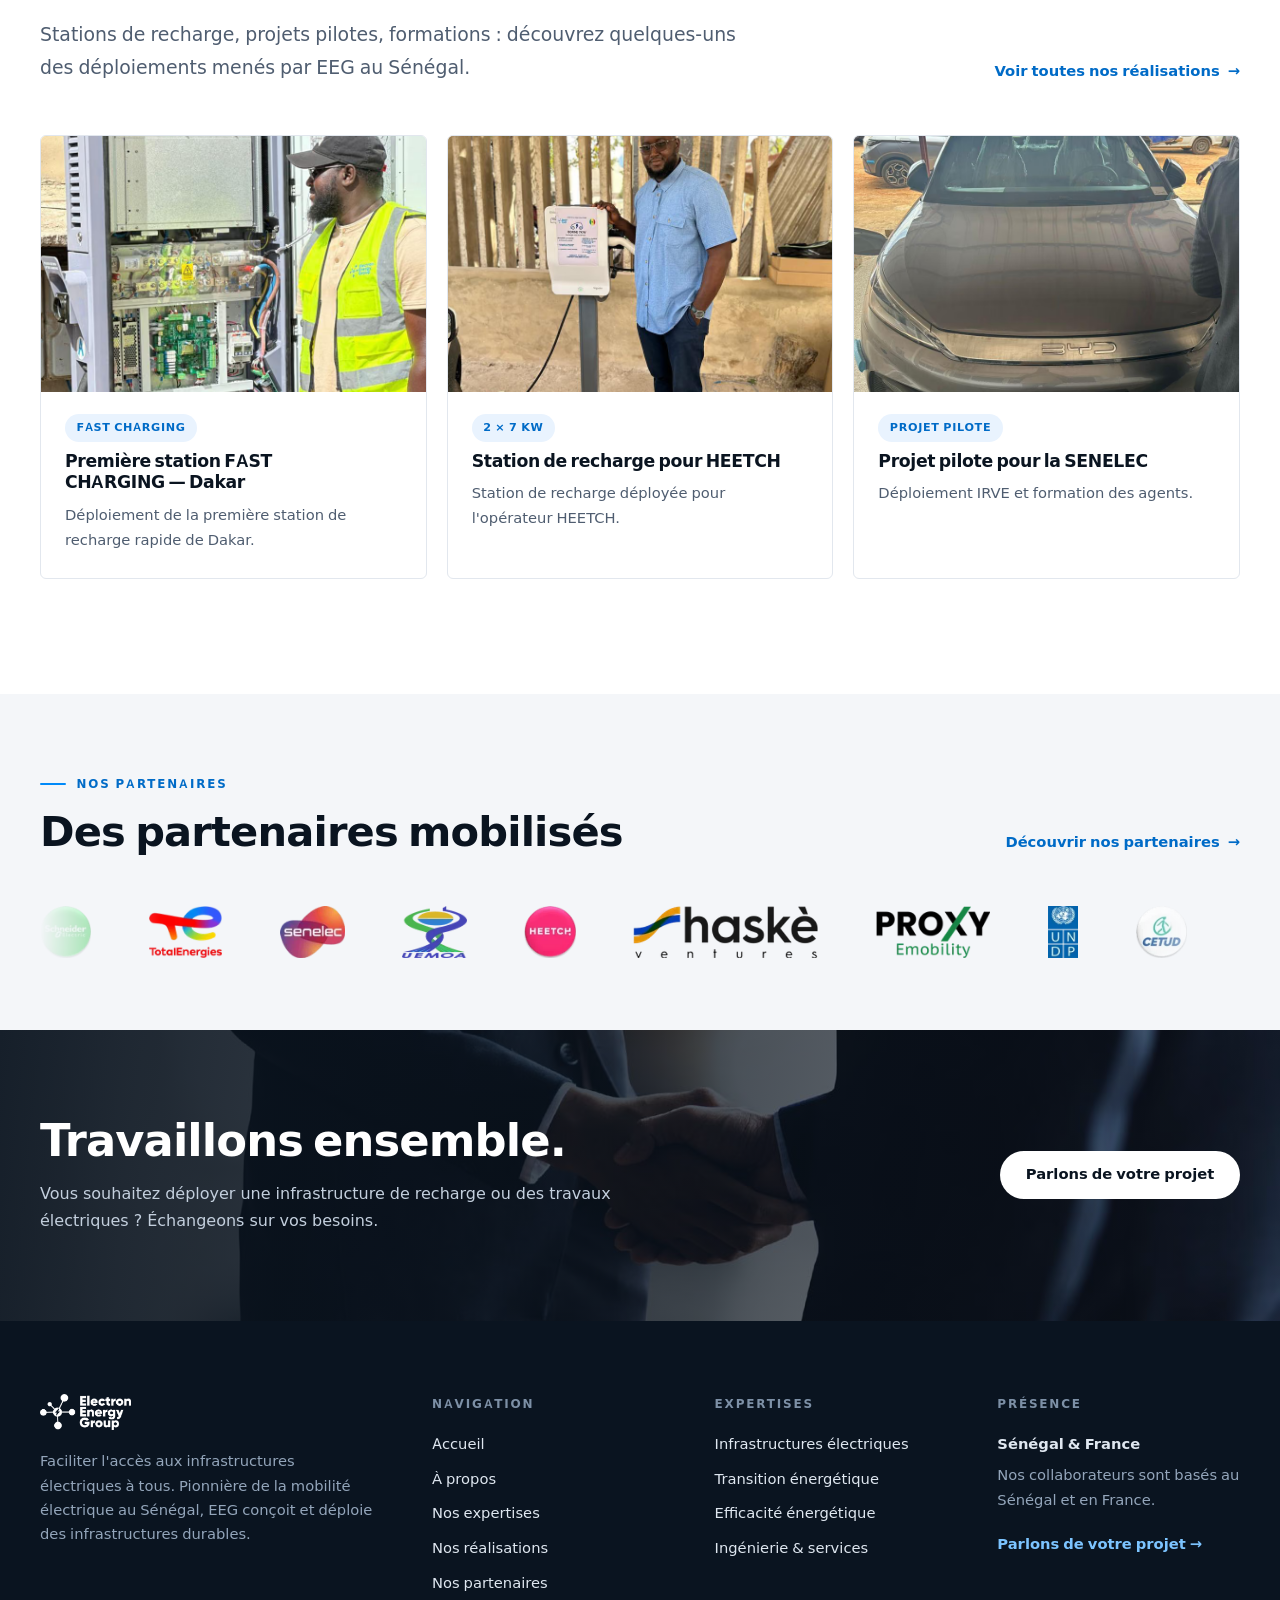
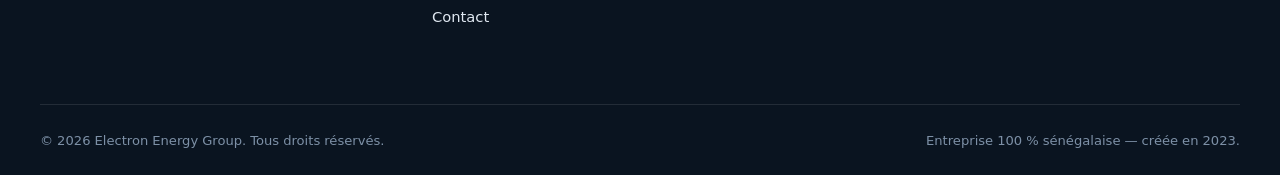
==== commit c8f67fc9: "Alignement visuel : logos partenaires normalisés (trim), ratios d'images unifiés en 3/2 sur toutes l" ====
--- a/index.html
+++ b/index.html
@@ -276,34 +276,34 @@
         <div class="partners-marquee reveal">
           <div class="marquee-track">
             <div class="marquee-group">
-              <img src="assets/img/partenaire-schneider.webp" alt="Schneider Electric" width="320" height="120" loading="lazy" decoding="async">
-              <img src="assets/img/partenaire-totalenergies.webp" alt="TotalEnergies" width="320" height="120" loading="lazy" decoding="async">
-              <img src="assets/img/partenaire-senelec.webp" alt="SENELEC" width="320" height="120" loading="lazy" decoding="async">
-              <img src="assets/img/partenaire-uemoa.webp" alt="UEMOA" width="320" height="120" loading="lazy" decoding="async">
-              <img src="assets/img/partenaire-heetch.webp" alt="HEETCH" width="320" height="120" loading="lazy" decoding="async">
-              <img src="assets/img/partenaire-haske.webp" alt="haske" width="320" height="120" loading="lazy" decoding="async">
-              <img src="assets/img/partenaire-proxy.webp" alt="PROXY" width="320" height="120" loading="lazy" decoding="async">
-              <img src="assets/img/partenaire-undp.webp" alt="Programme des Nations unies pour le développement (UNDP)" width="320" height="120" loading="lazy" decoding="async">
-              <img src="assets/img/partenaire-cetud.webp" alt="CETUD" width="320" height="120" loading="lazy" decoding="async">
-              <img src="assets/img/partenaire-british-embassy.webp" alt="British Embassy Dakar" width="320" height="120" loading="lazy" decoding="async">
-              <img src="assets/img/partenaire-solarbox.webp" alt="solarbox" width="320" height="120" loading="lazy" decoding="async">
-              <img src="assets/img/partenaire-green-mobility.webp" alt="Green Mobility" width="320" height="120" loading="lazy" decoding="async">
-              <img src="assets/img/partenaire-kemet.webp" alt="KEMET" width="320" height="120" loading="lazy" decoding="async">
+              <img src="assets/img/partenaire-schneider.webp" alt="Schneider Electric" width="118" height="120" loading="lazy" decoding="async">
+              <img src="assets/img/partenaire-totalenergies.webp" alt="TotalEnergies" width="169" height="120" loading="lazy" decoding="async">
+              <img src="assets/img/partenaire-senelec.webp" alt="SENELEC" width="150" height="120" loading="lazy" decoding="async">
+              <img src="assets/img/partenaire-uemoa.webp" alt="UEMOA" width="149" height="120" loading="lazy" decoding="async">
+              <img src="assets/img/partenaire-heetch.webp" alt="HEETCH" width="119" height="120" loading="lazy" decoding="async">
+              <img src="assets/img/partenaire-haske.webp" alt="haske" width="320" height="90" loading="lazy" decoding="async">
+              <img src="assets/img/partenaire-proxy.webp" alt="PROXY" width="264" height="120" loading="lazy" decoding="async">
+              <img src="assets/img/partenaire-undp.webp" alt="Programme des Nations unies pour le développement (UNDP)" width="70" height="120" loading="lazy" decoding="async">
+              <img src="assets/img/partenaire-cetud.webp" alt="CETUD" width="118" height="120" loading="lazy" decoding="async">
+              <img src="assets/img/partenaire-british-embassy.webp" alt="British Embassy Dakar" width="123" height="120" loading="lazy" decoding="async">
+              <img src="assets/img/partenaire-solarbox.webp" alt="solarbox" width="185" height="36" loading="lazy" decoding="async">
+              <img src="assets/img/partenaire-green-mobility.webp" alt="Green Mobility" width="108" height="120" loading="lazy" decoding="async">
+              <img src="assets/img/partenaire-kemet.webp" alt="KEMET" width="152" height="102" loading="lazy" decoding="async">
             </div>
             <div class="marquee-group" aria-hidden="true">
-              <img src="assets/img/partenaire-schneider.webp" alt="" width="320" height="120" loading="lazy" decoding="async">
-              <img src="assets/img/partenaire-totalenergies.webp" alt="" width="320" height="120" loading="lazy" decoding="async">
-              <img src="assets/img/partenaire-senelec.webp" alt="" width="320" height="120" loading="lazy" decoding="async">
-              <img src="assets/img/partenaire-uemoa.webp" alt="" width="320" height="120" loading="lazy" decoding="async">
-              <img src="assets/img/partenaire-heetch.webp" alt="" width="320" height="120" loading="lazy" decoding="async">
-              <img src="assets/img/partenaire-haske.webp" alt="" width="320" height="120" loading="lazy" decoding="async">
-              <img src="assets/img/partenaire-proxy.webp" alt="" width="320" height="120" loading="lazy" decoding="async">
-              <img src="assets/img/partenaire-undp.webp" alt="" width="320" height="120" loading="lazy" decoding="async">
-              <img src="assets/img/partenaire-cetud.webp" alt="" width="320" height="120" loading="lazy" decoding="async">
-              <img src="assets/img/partenaire-british-embassy.webp" alt="" width="320" height="120" loading="lazy" decoding="async">
-              <img src="assets/img/partenaire-solarbox.webp" alt="" width="320" height="120" loading="lazy" decoding="async">
-              <img src="assets/img/partenaire-green-mobility.webp" alt="" width="320" height="120" loading="lazy" decoding="async">
-              <img src="assets/img/partenaire-kemet.webp" alt="" width="320" height="120" loading="lazy" decoding="async">
+              <img src="assets/img/partenaire-schneider.webp" alt="" width="118" height="120" loading="lazy" decoding="async">
+              <img src="assets/img/partenaire-totalenergies.webp" alt="" width="169" height="120" loading="lazy" decoding="async">
+              <img src="assets/img/partenaire-senelec.webp" alt="" width="150" height="120" loading="lazy" decoding="async">
+              <img src="assets/img/partenaire-uemoa.webp" alt="" width="149" height="120" loading="lazy" decoding="async">
+              <img src="assets/img/partenaire-heetch.webp" alt="" width="119" height="120" loading="lazy" decoding="async">
+              <img src="assets/img/partenaire-haske.webp" alt="" width="320" height="90" loading="lazy" decoding="async">
+              <img src="assets/img/partenaire-proxy.webp" alt="" width="264" height="120" loading="lazy" decoding="async">
+              <img src="assets/img/partenaire-undp.webp" alt="" width="70" height="120" loading="lazy" decoding="async">
+              <img src="assets/img/partenaire-cetud.webp" alt="" width="118" height="120" loading="lazy" decoding="async">
+              <img src="assets/img/partenaire-british-embassy.webp" alt="" width="123" height="120" loading="lazy" decoding="async">
+              <img src="assets/img/partenaire-solarbox.webp" alt="" width="185" height="36" loading="lazy" decoding="async">
+              <img src="assets/img/partenaire-green-mobility.webp" alt="" width="108" height="120" loading="lazy" decoding="async">
+              <img src="assets/img/partenaire-kemet.webp" alt="" width="152" height="102" loading="lazy" decoding="async">
             </div>
           </div>
         </div>
--- a/assets/css/style.css
+++ b/assets/css/style.css
@@ -735,7 +735,7 @@
 }
 
 .realisation-card .media {
-  aspect-ratio: 4 / 3;
+  aspect-ratio: 3 / 2;
   overflow: hidden;
   background: var(--brume);
 }
@@ -789,7 +789,7 @@
   display: grid;
   grid-template-columns: repeat(2, minmax(0, 1fr));
   gap: 2px;
-  aspect-ratio: 2 / 1;
+  aspect-ratio: 3 / 2;
   overflow: hidden;
   background: var(--brume);
 }
@@ -824,6 +824,8 @@
 .media-pair--portrait {
   aspect-ratio: 3 / 2;
 }
+/* Note : .media-pair et .media utilisent le même ratio 3/2 — toutes les
+   boîtes d'images des cartes ont la même hauteur dans les grilles. */
 
 /* Réalisation mise en avant (sombre) */
 .feature-realisation {
@@ -1185,7 +1187,7 @@
   display: block;
   width: 100%;
   height: 100%;
-  object-fit: cover;
+  object-fit: contain;
 }
 
 .bornes-strip::-webkit-scrollbar {
@@ -1420,8 +1422,8 @@
 .partner-tile img {
   display: block;
   width: 100%;
-  max-width: 178px;
-  height: auto;
+  height: 64px;
+  object-fit: contain;
 }
 
 .partner-tile--dark {
@@ -1461,8 +1463,8 @@
 
 .marquee-group img {
   display: block;
-  width: 145px;
-  height: auto;
+  height: 52px;
+  width: auto;
 }
 
 @keyframes marquee-defilement {
@@ -1878,10 +1880,6 @@
     grid-column: auto;
   }
 
-  .media-pair {
-    aspect-ratio: 16 / 10;
-  }
-
   .contact-aside {
     grid-template-columns: 1fr;
   }
@@ -1904,7 +1902,8 @@
   }
 
   .marquee-group img {
-    width: 110px;
+    height: 40px;
+    width: auto;
   }
 }
 
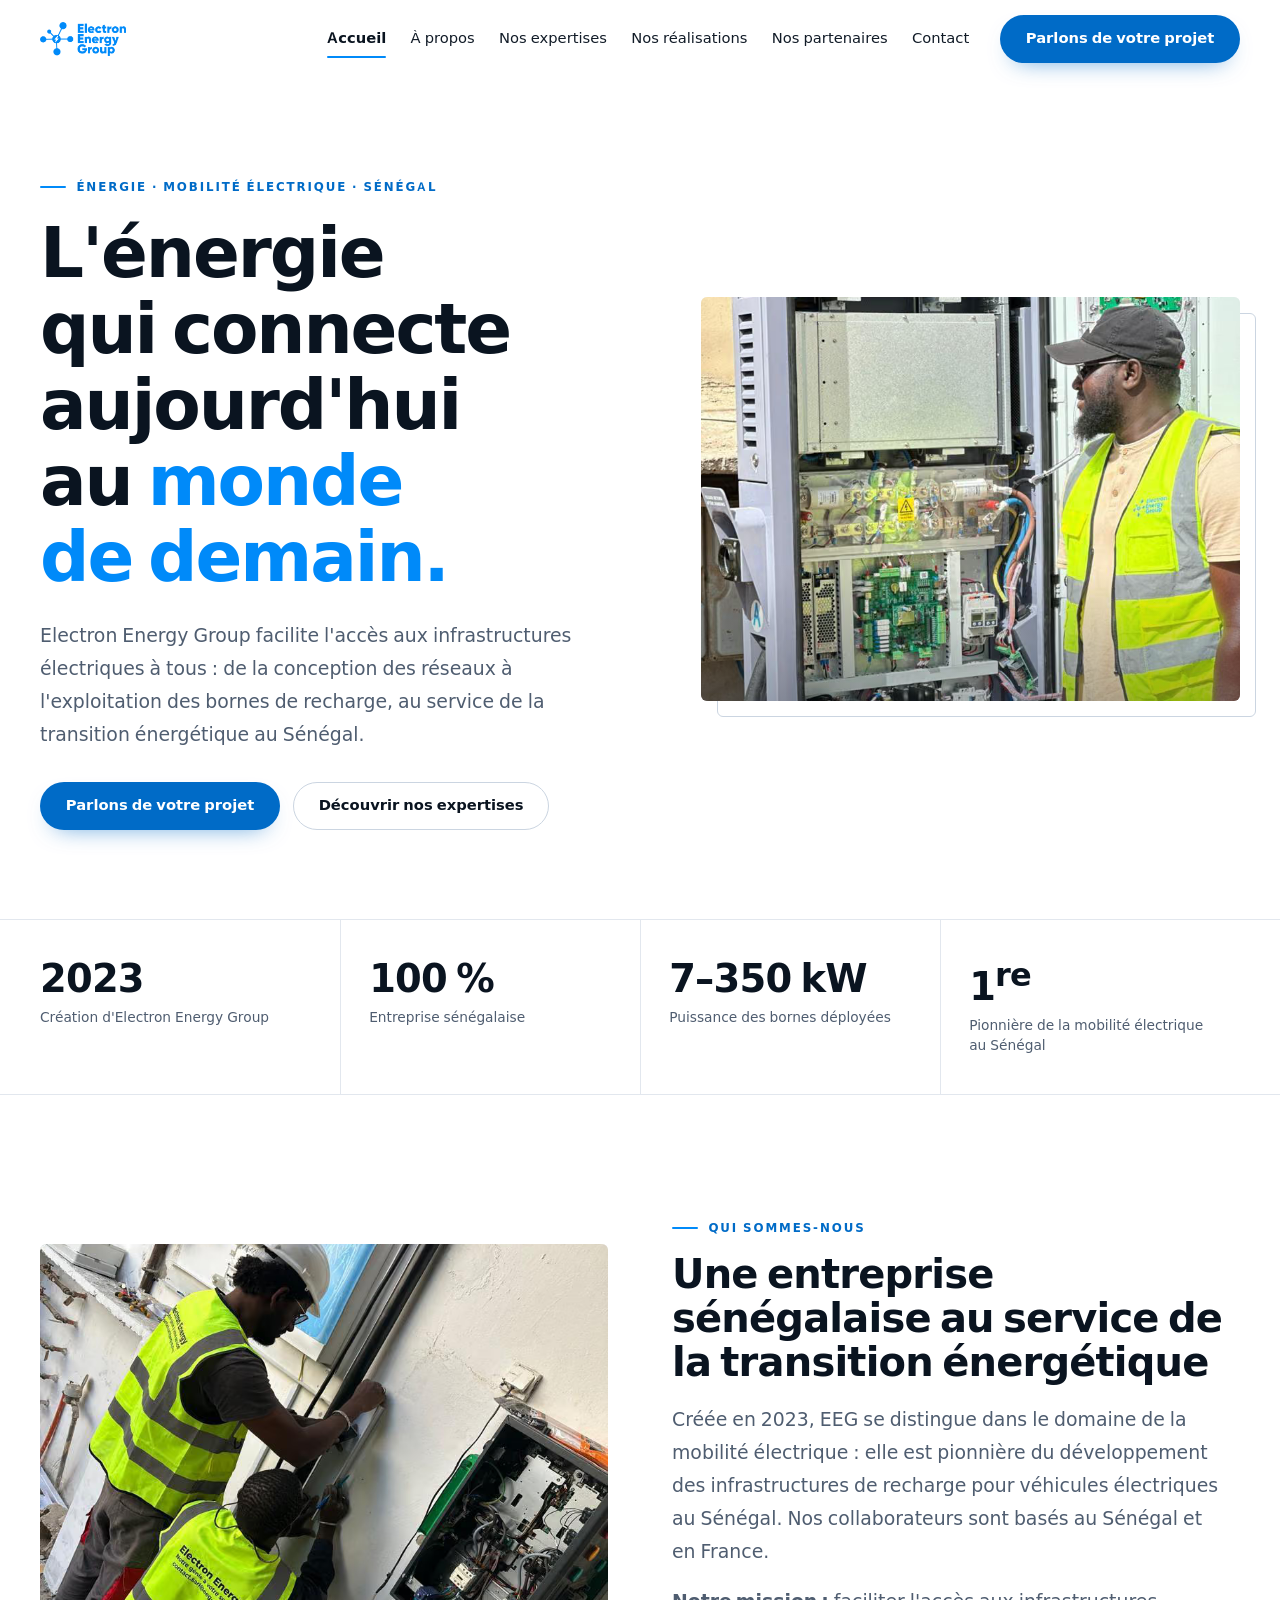
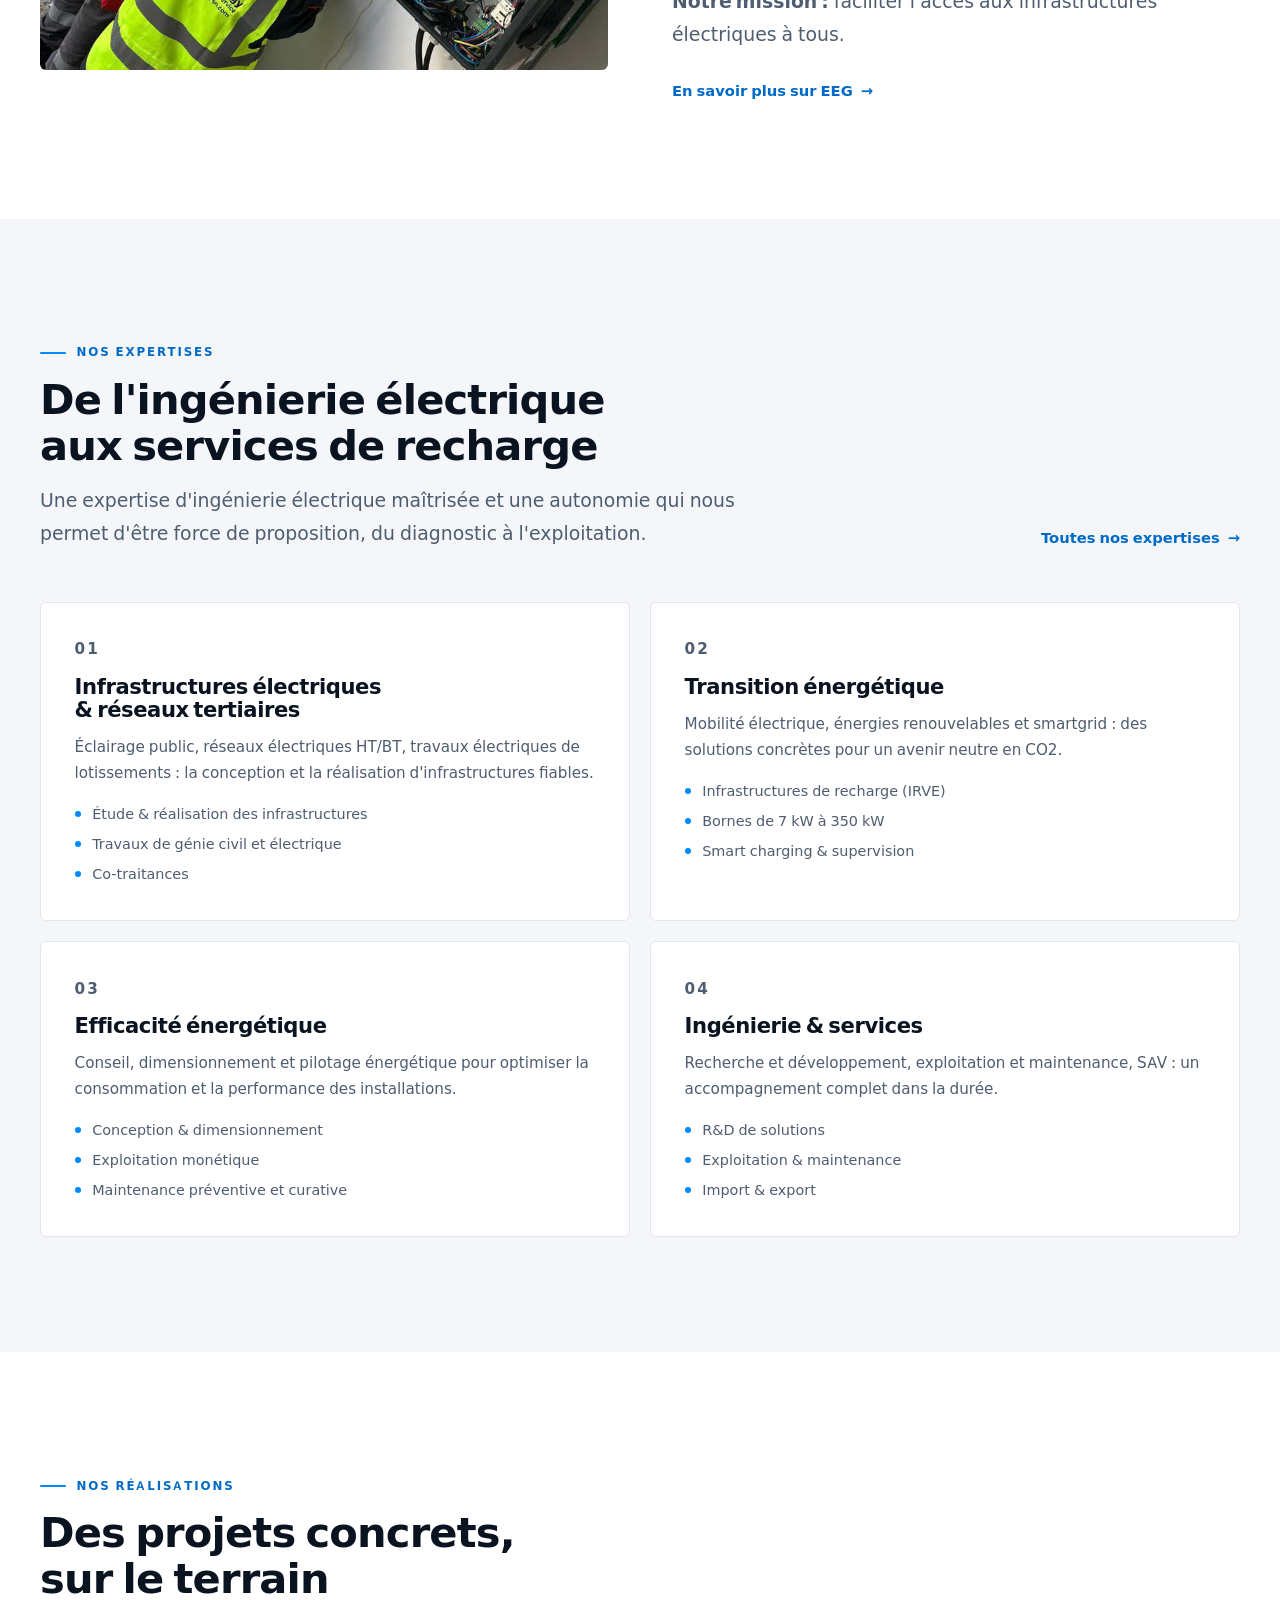
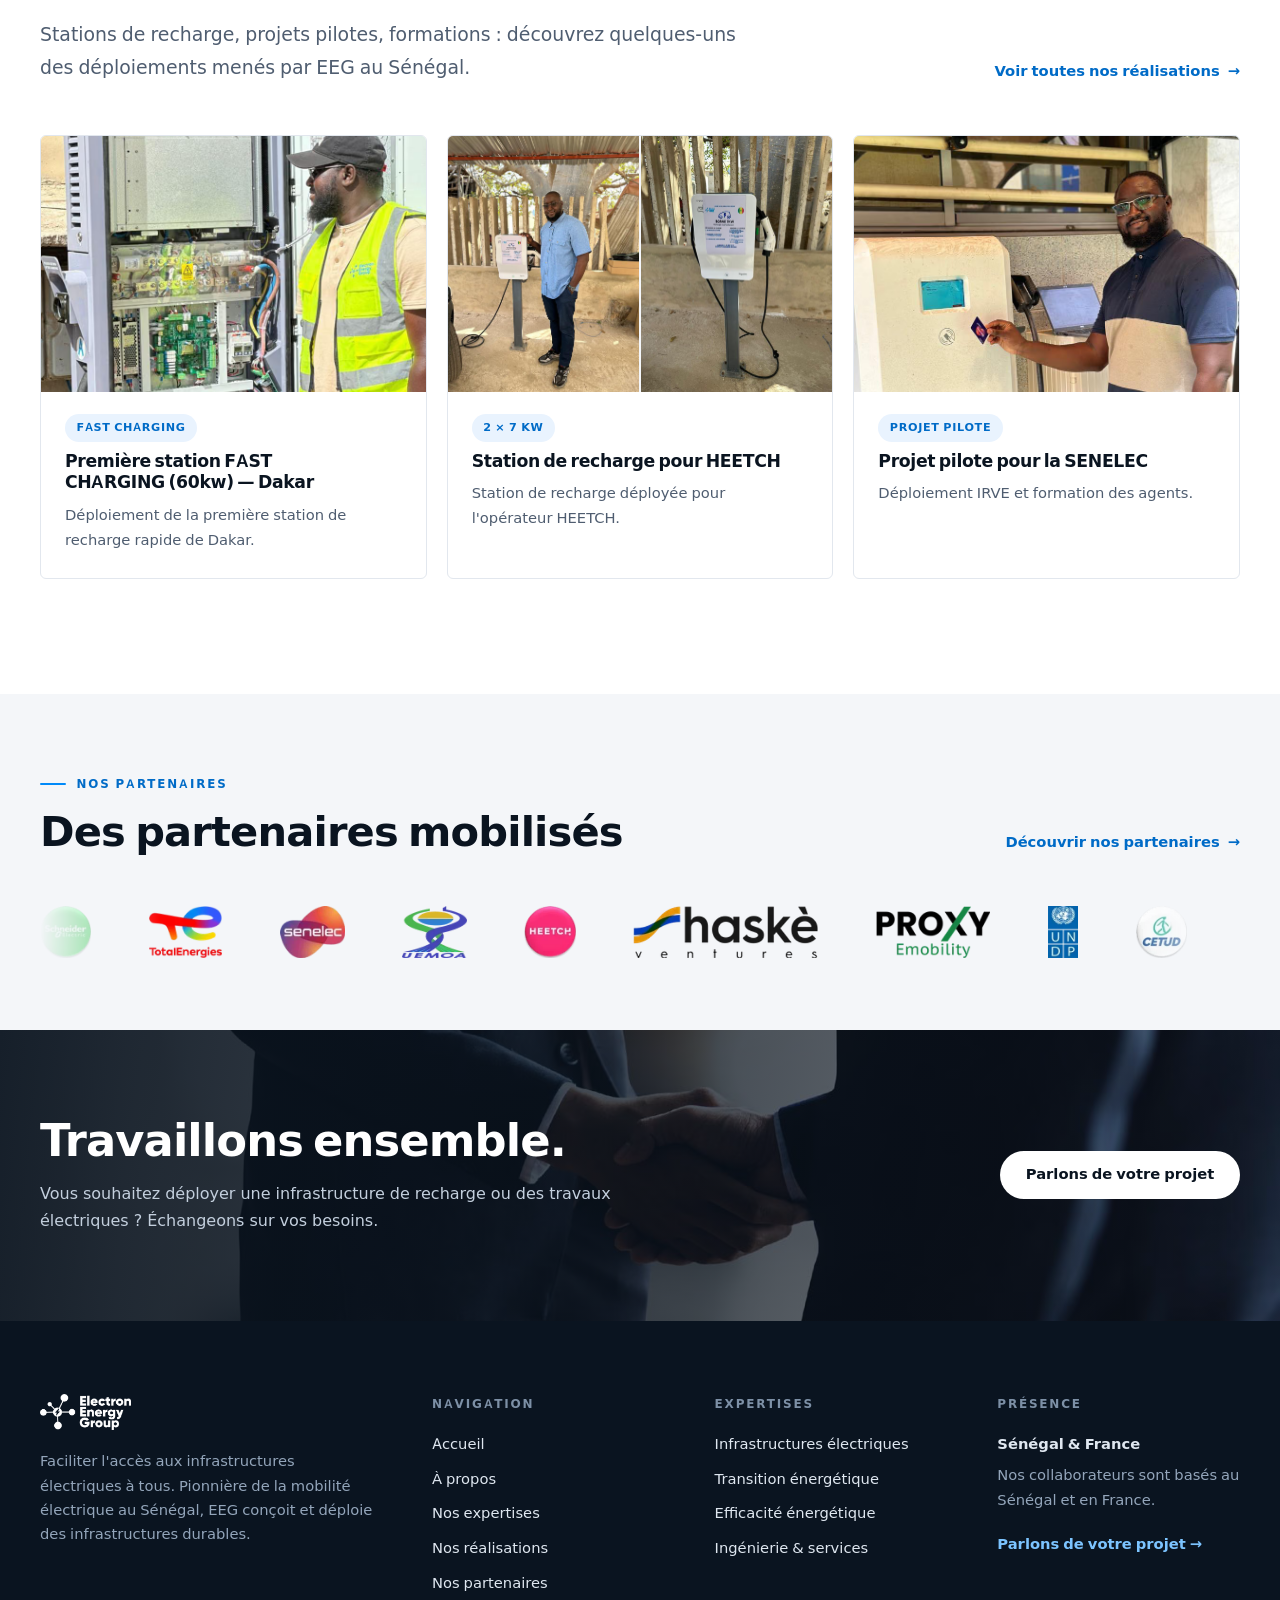
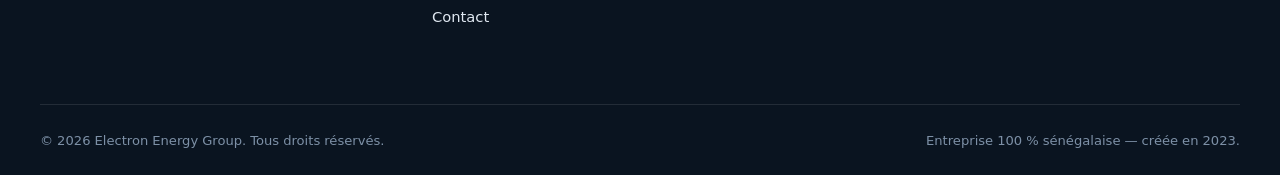
==== commit 76889f92: "Mise à jour des visuels d'accueil (hero et cartes réalisations)" ====
--- a/index.html
+++ b/index.html
@@ -11,13 +11,13 @@
   <meta property="og:title" content="Electron Energy Group — L'énergie qui connecte aujourd'hui au monde de demain.">
   <meta property="og:description" content="Infrastructures électriques, mobilité électrique et transition énergétique au Sénégal. Pionnière des infrastructures de recharge pour véhicules électriques.">
   <meta property="og:url" content="https://electron-energy-group.onrender.com/">
-  <meta property="og:image" content="https://electron-energy-group.onrender.com/assets/img/hero-accueil.jpg">
-  <meta property="og:image:alt" content="Infrastructure et mobilité électriques déployées par Electron Energy Group">
+  <meta property="og:image" content="https://electron-energy-group.onrender.com/assets/img/fast-1.jpg">
+  <meta property="og:image:alt" content="Borne de recharge électrique déployée par Electron Energy Group au Sénégal">
   <meta property="og:locale" content="fr_FR">
   <meta name="twitter:card" content="summary_large_image">
   <meta name="twitter:title" content="Electron Energy Group — L'énergie qui connecte aujourd'hui au monde de demain.">
   <meta name="twitter:description" content="Infrastructures électriques, mobilité électrique et transition énergétique au Sénégal.">
-  <meta name="twitter:image" content="https://electron-energy-group.onrender.com/assets/img/hero-accueil.jpg">
+  <meta name="twitter:image" content="https://electron-energy-group.onrender.com/assets/img/fast-1.jpg">
   <meta name="theme-color" content="#008af9">
   <link rel="icon" href="assets/img/favicon.ico" sizes="any">
   <link rel="icon" type="image/png" sizes="32x32" href="assets/img/favicon-32.png">
@@ -25,7 +25,7 @@
   <link rel="apple-touch-icon" sizes="180x180" href="assets/img/favicon-180.png">
   <link rel="preload" href="assets/fonts/space-grotesk-latin.woff2" as="font" type="font/woff2" crossorigin>
   <link rel="preload" href="assets/fonts/inter-latin.woff2" as="font" type="font/woff2" crossorigin>
-  <link rel="stylesheet" href="assets/css/style.css">
+  <link rel="stylesheet" href="assets/css/style.css?v=2">
   <script>document.documentElement.classList.add('js');</script>
   <script type="application/ld+json">
   {
@@ -91,11 +91,12 @@
         <div class="hero-frame reveal">
           <div class="hero-media">
             <picture>
-              <source srcset="assets/img/hero-accueil.avif" type="image/avif">
-              <source srcset="assets/img/hero-accueil.webp" type="image/webp">
-              <img src="assets/img/hero-accueil.jpg" alt="Infrastructure et mobilité électriques déployées par Electron Energy Group" width="1536" height="1025" fetchpriority="high" decoding="async">
+              <source srcset="assets/img/fast-1.avif" type="image/avif">
+              <source srcset="assets/img/fast-1.webp" type="image/webp">
+              <img src="assets/img/fast-1.jpg" alt="Borne de recharge électrique déployée par Electron Energy Group au Sénégal" width="1200" height="900" fetchpriority="high" decoding="async">
             </picture>
           </div>
+        </div>
         </div>
       </div>
     </section>
@@ -127,9 +128,9 @@
       <div class="container split">
         <div class="split-media reveal">
           <picture>
-            <source srcset="assets/img/photo-mission.avif" type="image/avif">
-            <source srcset="assets/img/photo-mission.webp" type="image/webp">
-            <img src="assets/img/photo-mission.jpg" alt="Infrastructures électriques — réseaux et raccordements" width="1200" height="800" loading="lazy" decoding="async">
+            <source srcset="assets/img/lancement-1.avif" type="image/avif">
+            <source srcset="assets/img/lancement-1.webp" type="image/webp">
+            <img src="assets/img/lancement-1.jpg" alt="Borne et infrastructure de recharge déployées par Electron Energy Group" width="1200" height="800" loading="lazy" decoding="async">
           </picture>
         </div>
         <div class="split-copy reveal" data-delai="1">
@@ -225,17 +226,22 @@
             </div>
             <div class="realisation-body">
               <span class="chip">Fast charging</span>
-              <h3><a href="realisations.html#fast-charging" style="color:inherit;text-decoration:none">Première station FAST CHARGING — Dakar</a></h3>
+              <h3><a href="realisations.html#fast-charging" style="color:inherit;text-decoration:none">Première station FAST CHARGING (60kw) — Dakar</a></h3>
               <p>Déploiement de la première station de recharge rapide de Dakar.</p>
             </div>
           </article>
 
           <article class="card realisation-card reveal" data-delai="1">
-            <div class="media">
+            <div class="media-pair">
               <picture>
                 <source srcset="assets/img/heetch-1.avif" type="image/avif">
                 <source srcset="assets/img/heetch-1.webp" type="image/webp">
-                <img src="assets/img/heetch-1.jpg" alt="Station de recharge déployée pour HEETCH" width="810" height="1080" loading="lazy" decoding="async">
+                <img src="assets/img/heetch-1.jpg" alt="Station de recharge HEETCH" width="810" height="1080" loading="lazy" decoding="async">
+              </picture>
+              <picture>
+                <source srcset="assets/img/heetch-2.avif" type="image/avif">
+                <source srcset="assets/img/heetch-2.webp" type="image/webp">
+                <img src="assets/img/heetch-2.jpg" alt="Voiture électrique en recharge sur la borne HEETCH" width="810" height="1025" loading="lazy" decoding="async">
               </picture>
             </div>
             <div class="realisation-body">
@@ -248,9 +254,9 @@
           <article class="card realisation-card reveal" data-delai="2">
             <div class="media">
               <picture>
-                <source srcset="assets/img/senelec-2.avif" type="image/avif">
-                <source srcset="assets/img/senelec-2.webp" type="image/webp">
-                <img src="assets/img/senelec-2.jpg" alt="Projet pilote de déploiement IRVE pour la SENELEC" width="900" height="1200" loading="lazy" decoding="async">
+                <source srcset="assets/img/senelec-1.avif" type="image/avif">
+                <source srcset="assets/img/senelec-1.webp" type="image/webp">
+                <img src="assets/img/senelec-1.jpg" alt="Projet pilote de déploiement IRVE pour la SENELEC" width="1200" height="800" loading="lazy" decoding="async" style="object-position: 50% 20%;">
               </picture>
             </div>
             <div class="realisation-body">
@@ -276,36 +282,35 @@
         <div class="partners-marquee reveal">
           <div class="marquee-track">
             <div class="marquee-group">
-              <img src="assets/img/partenaire-schneider.webp" alt="Schneider Electric" width="118" height="120" loading="lazy" decoding="async">
-              <img src="assets/img/partenaire-totalenergies.webp" alt="TotalEnergies" width="169" height="120" loading="lazy" decoding="async">
-              <img src="assets/img/partenaire-senelec.webp" alt="SENELEC" width="150" height="120" loading="lazy" decoding="async">
-              <img src="assets/img/partenaire-uemoa.webp" alt="UEMOA" width="149" height="120" loading="lazy" decoding="async">
-              <img src="assets/img/partenaire-heetch.webp" alt="HEETCH" width="119" height="120" loading="lazy" decoding="async">
-              <img src="assets/img/partenaire-haske.webp" alt="haske" width="320" height="90" loading="lazy" decoding="async">
-              <img src="assets/img/partenaire-proxy.webp" alt="PROXY" width="264" height="120" loading="lazy" decoding="async">
-              <img src="assets/img/partenaire-undp.webp" alt="Programme des Nations unies pour le développement (UNDP)" width="70" height="120" loading="lazy" decoding="async">
-              <img src="assets/img/partenaire-cetud.webp" alt="CETUD" width="118" height="120" loading="lazy" decoding="async">
-              <img src="assets/img/partenaire-british-embassy.webp" alt="British Embassy Dakar" width="123" height="120" loading="lazy" decoding="async">
-              <img src="assets/img/partenaire-solarbox.webp" alt="solarbox" width="185" height="36" loading="lazy" decoding="async">
-              <img src="assets/img/partenaire-green-mobility.webp" alt="Green Mobility" width="108" height="120" loading="lazy" decoding="async">
-              <img src="assets/img/partenaire-kemet.webp" alt="KEMET" width="152" height="102" loading="lazy" decoding="async">
+              <img src="assets/img/partenaire-schneider.webp?v=2" alt="Schneider Electric" width="118" height="120" loading="lazy" decoding="async">
+              <img src="assets/img/partenaire-totalenergies.webp?v=2" alt="TotalEnergies" width="169" height="120" loading="lazy" decoding="async">
+              <img src="assets/img/partenaire-senelec.webp?v=2" alt="SENELEC" width="150" height="120" loading="lazy" decoding="async">
+              <img src="assets/img/partenaire-uemoa.webp?v=2" alt="UEMOA" width="149" height="120" loading="lazy" decoding="async">
+              <img src="assets/img/partenaire-heetch.webp?v=2" alt="HEETCH" width="119" height="120" loading="lazy" decoding="async">
+              <img src="assets/img/partenaire-haske.webp?v=2" alt="haske" width="320" height="90" loading="lazy" decoding="async">
+              <img src="assets/img/partenaire-proxy.webp?v=2" alt="PROXY" width="264" height="120" loading="lazy" decoding="async">
+              <img src="assets/img/partenaire-undp.webp?v=2" alt="Programme des Nations unies pour le développement (UNDP)" width="70" height="120" loading="lazy" decoding="async">
+              <img src="assets/img/partenaire-cetud.webp?v=2" alt="CETUD" width="118" height="120" loading="lazy" decoding="async">
+              <img src="assets/img/partenaire-british-embassy.webp?v=2" alt="British Embassy Dakar" width="123" height="120" loading="lazy" decoding="async">
+              <img src="assets/img/partenaire-solarbox.webp?v=2" alt="solarbox" width="185" height="36" loading="lazy" decoding="async">
+              <img src="assets/img/partenaire-green-mobility.webp?v=2" alt="Green Mobility" width="108" height="120" loading="lazy" decoding="async">
+              <img src="assets/img/partenaire-kemet.webp?v=2" alt="KEMET" width="152" height="102" loading="lazy" decoding="async">
             </div>
             <div class="marquee-group" aria-hidden="true">
-              <img src="assets/img/partenaire-schneider.webp" alt="" width="118" height="120" loading="lazy" decoding="async">
-              <img src="assets/img/partenaire-totalenergies.webp" alt="" width="169" height="120" loading="lazy" decoding="async">
-              <img src="assets/img/partenaire-senelec.webp" alt="" width="150" height="120" loading="lazy" decoding="async">
-              <img src="assets/img/partenaire-uemoa.webp" alt="" width="149" height="120" loading="lazy" decoding="async">
-              <img src="assets/img/partenaire-heetch.webp" alt="" width="119" height="120" loading="lazy" decoding="async">
-              <img src="assets/img/partenaire-haske.webp" alt="" width="320" height="90" loading="lazy" decoding="async">
-              <img src="assets/img/partenaire-proxy.webp" alt="" width="264" height="120" loading="lazy" decoding="async">
-              <img src="assets/img/partenaire-undp.webp" alt="" width="70" height="120" loading="lazy" decoding="async">
-              <img src="assets/img/partenaire-cetud.webp" alt="" width="118" height="120" loading="lazy" decoding="async">
-              <img src="assets/img/partenaire-british-embassy.webp" alt="" width="123" height="120" loading="lazy" decoding="async">
-              <img src="assets/img/partenaire-solarbox.webp" alt="" width="185" height="36" loading="lazy" decoding="async">
-              <img src="assets/img/partenaire-green-mobility.webp" alt="" width="108" height="120" loading="lazy" decoding="async">
-              <img src="assets/img/partenaire-kemet.webp" alt="" width="152" height="102" loading="lazy" decoding="async">
-            </div>
-          </div>
+              <img src="assets/img/partenaire-schneider.webp?v=2" alt="" width="118" height="120" loading="lazy" decoding="async">
+              <img src="assets/img/partenaire-totalenergies.webp?v=2" alt="" width="169" height="120" loading="lazy" decoding="async">
+              <img src="assets/img/partenaire-senelec.webp?v=2" alt="" width="150" height="120" loading="lazy" decoding="async">
+              <img src="assets/img/partenaire-uemoa.webp?v=2" alt="" width="149" height="120" loading="lazy" decoding="async">
+              <img src="assets/img/partenaire-heetch.webp?v=2" alt="" width="119" height="120" loading="lazy" decoding="async">
+              <img src="assets/img/partenaire-haske.webp?v=2" alt="" width="320" height="90" loading="lazy" decoding="async">
+              <img src="assets/img/partenaire-proxy.webp?v=2" alt="" width="264" height="120" loading="lazy" decoding="async">
+              <img src="assets/img/partenaire-undp.webp?v=2" alt="" width="70" height="120" loading="lazy" decoding="async">
+              <img src="assets/img/partenaire-cetud.webp?v=2" alt="" width="118" height="120" loading="lazy" decoding="async">
+              <img src="assets/img/partenaire-british-embassy.webp?v=2" alt="" width="123" height="120" loading="lazy" decoding="async">
+              <img src="assets/img/partenaire-solarbox.webp?v=2" alt="" width="185" height="36" loading="lazy" decoding="async">
+              <img src="assets/img/partenaire-green-mobility.webp?v=2" alt="" width="108" height="120" loading="lazy" decoding="async">
+              <img src="assets/img/partenaire-kemet.webp?v=2" alt="" width="152" height="102" loading="lazy" decoding="async">
+            </div>
         </div>
       </div>
     </section>
@@ -372,5 +377,31 @@
   </footer>
 
   <script src="assets/js/main.js" defer></script>
+  <nav class="bottom-nav" aria-label="Navigation mobile">
+    <a href="index.html" aria-current="page">
+      <svg viewBox="0 0 24 24" aria-hidden="true"><path d="M3 10.5 12 3l9 7.5"/><path d="M5.5 9.5V20h13V9.5"/></svg>
+      <span>Accueil</span>
+    </a>
+    <a href="a-propos.html">
+      <svg viewBox="0 0 24 24" aria-hidden="true"><circle cx="12" cy="12" r="9"/><path d="M12 10.5v6"/><circle cx="12" cy="7.5" r="0.8" fill="currentColor" stroke="none"/></svg>
+      <span>À propos</span>
+    </a>
+    <a href="expertises.html">
+      <svg viewBox="0 0 24 24" aria-hidden="true"><rect x="3.5" y="3.5" width="7" height="7" rx="1.5"/><rect x="13" y="3.5" width="7" height="7" rx="1.5"/><rect x="3.5" y="13" width="7" height="7" rx="1.5"/><rect x="13" y="13" width="7" height="7" rx="1.5"/></svg>
+      <span>Expertises</span>
+    </a>
+    <a href="realisations.html">
+      <svg viewBox="0 0 24 24" aria-hidden="true"><rect x="3.5" y="5" width="17" height="13" rx="2"/><circle cx="8.5" cy="10" r="1.6"/><path d="M6 16l4-4 3 3 4.5-4.5"/></svg>
+      <span>Réalisations</span>
+    </a>
+    <a href="partenaires.html">
+      <svg viewBox="0 0 24 24" aria-hidden="true"><circle cx="8" cy="8" r="3"/><circle cx="16" cy="8" r="3"/><path d="M3.5 18c0-2.5 2-4.5 4.5-4.5S12.5 15.5 12.5 18"/><path d="M11.5 18c0-2.5 2-4.5 4.5-4.5s4.5 2 4.5 4.5"/></svg>
+      <span>Partenaires</span>
+    </a>
+    <a href="contact.html">
+      <svg viewBox="0 0 24 24" aria-hidden="true"><rect x="3" y="5" width="18" height="14" rx="2"/><path d="M4 7l8 6 8-6"/></svg>
+      <span>Contact</span>
+    </a>
+  </nav>
 </body>
 </html>
--- a/assets/css/style.css
+++ b/assets/css/style.css
@@ -1688,6 +1688,11 @@
   object-fit: cover;
 }
 
+/* ----------------------------- Bottom navigation mobile (Instagram-like) ----------------------------- */
+.bottom-nav {
+  display: none;
+}
+
 /* ----------------------------- Adaptations ----------------------------- */
 @media (max-width: 1080px) {
   .footer-grid {
@@ -1783,6 +1788,91 @@
   }
 }
 
+@media (max-width: 740px) {
+  .nav-toggle {
+    display: none;
+  }
+
+  .main-nav {
+    display: none;
+  }
+
+  .bottom-nav {
+    position: fixed;
+    left: 0;
+    right: 0;
+    bottom: 0;
+    z-index: 120;
+    display: flex;
+    align-items: center;
+    justify-content: space-around;
+    gap: 0.2rem;
+    height: calc(60px + env(safe-area-inset-bottom, 0px));
+    padding: 0 0.35rem env(safe-area-inset-bottom, 0px);
+    background: rgba(255, 255, 255, 0.96);
+    -webkit-backdrop-filter: blur(14px);
+    backdrop-filter: blur(14px);
+    border-top: 1px solid var(--ligne);
+  }
+
+  .bottom-nav a {
+    flex: 1 1 0;
+    min-width: 0;
+    display: flex;
+    flex-direction: column;
+    align-items: center;
+    justify-content: center;
+    gap: 0.15rem;
+    padding: 0.35rem 0.1rem 0.2rem;
+    color: var(--ardoise);
+    text-decoration: none;
+    font-size: 0.62rem;
+    font-weight: 500;
+    line-height: 1.1;
+    transition: color 0.2s ease, transform 0.2s ease;
+    -webkit-tap-highlight-color: transparent;
+  }
+
+  .bottom-nav a svg {
+    width: 24px;
+    height: 24px;
+    stroke: currentColor;
+    fill: none;
+    stroke-width: 1.8;
+    stroke-linecap: round;
+    stroke-linejoin: round;
+    transition: transform 0.2s ease, stroke-width 0.2s ease;
+  }
+
+  .bottom-nav a span {
+    max-width: 100%;
+    overflow: hidden;
+    text-overflow: ellipsis;
+    white-space: nowrap;
+  }
+
+  .bottom-nav a[aria-current='page'] {
+    color: var(--nuit);
+    font-weight: 600;
+  }
+
+  .bottom-nav a[aria-current='page'] svg {
+    stroke-width: 2.2;
+  }
+
+  .bottom-nav a:active {
+    transform: scale(0.94);
+  }
+
+  body {
+    padding-bottom: calc(64px + env(safe-area-inset-bottom, 0px));
+  }
+
+  .site-footer {
+    padding-bottom: 0.2rem;
+  }
+}
+
 @media (max-width: 900px) {
   .section-head {
     flex-direction: column;
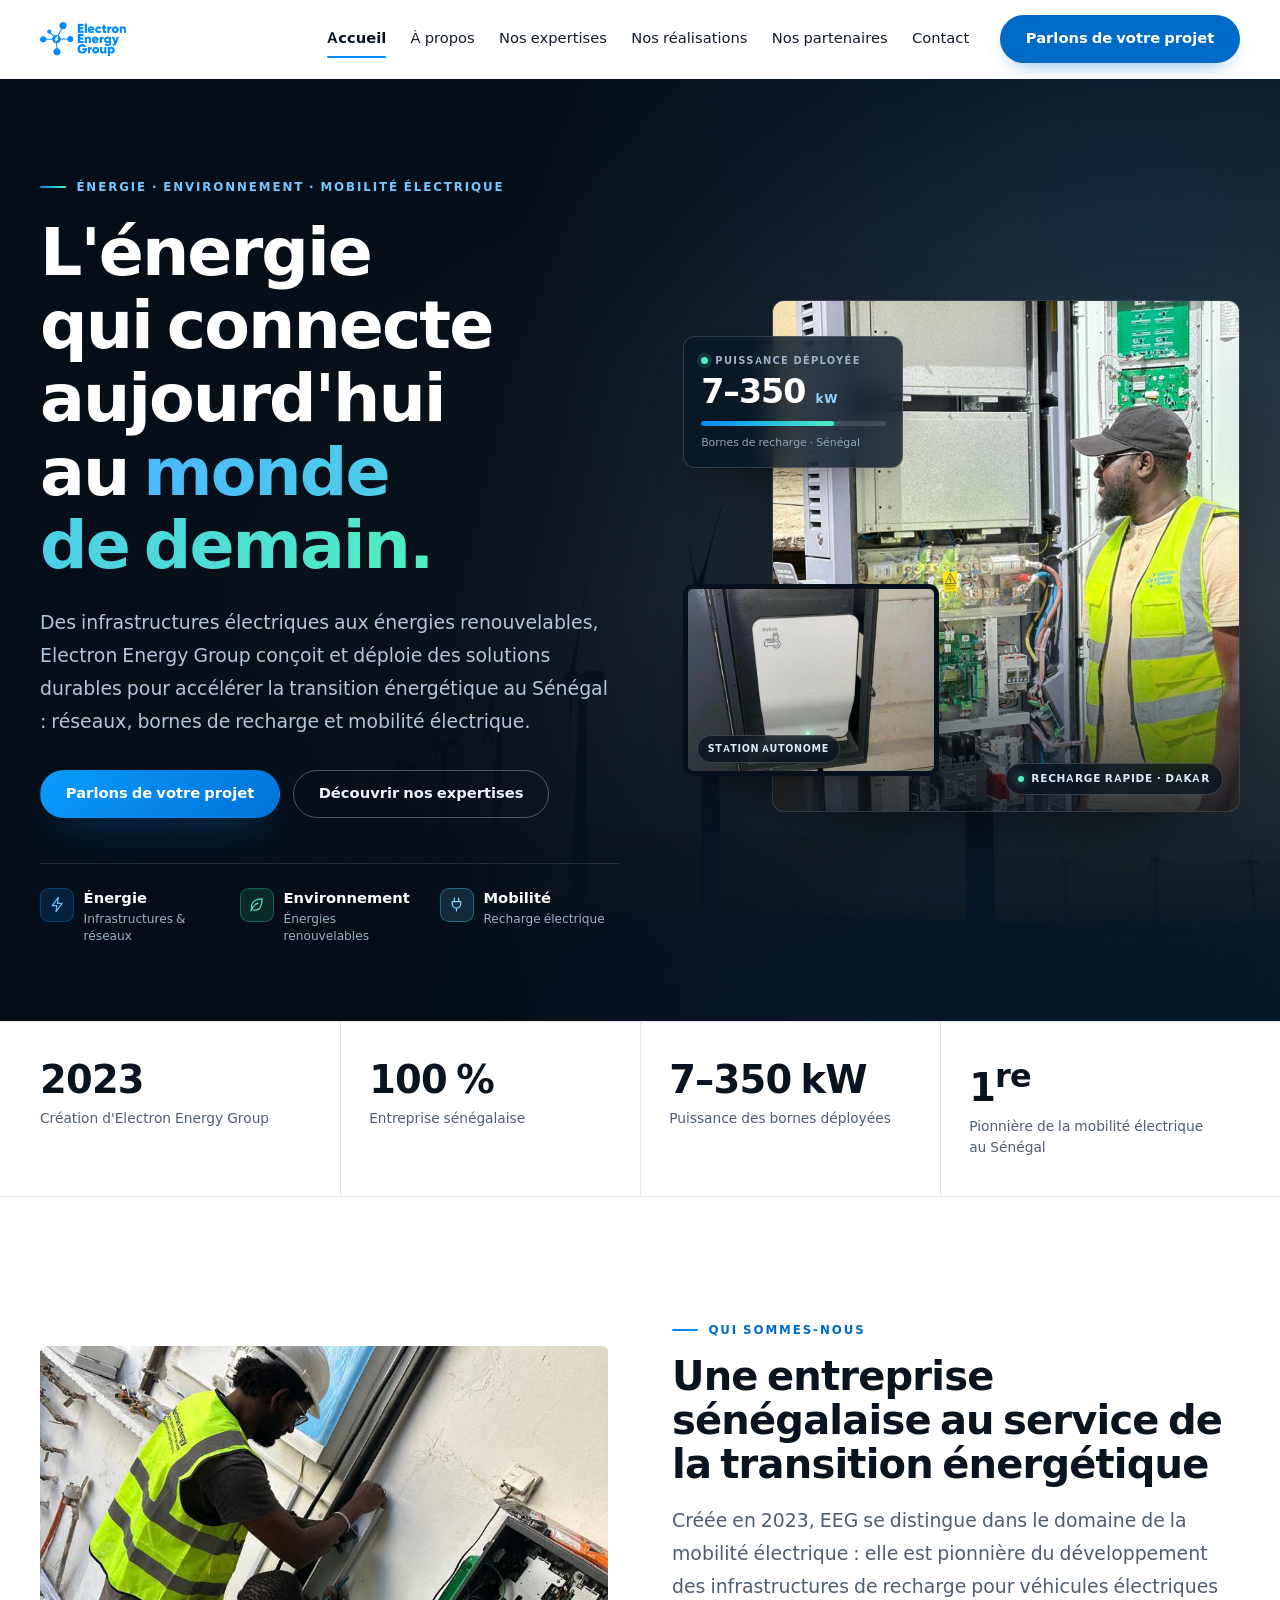
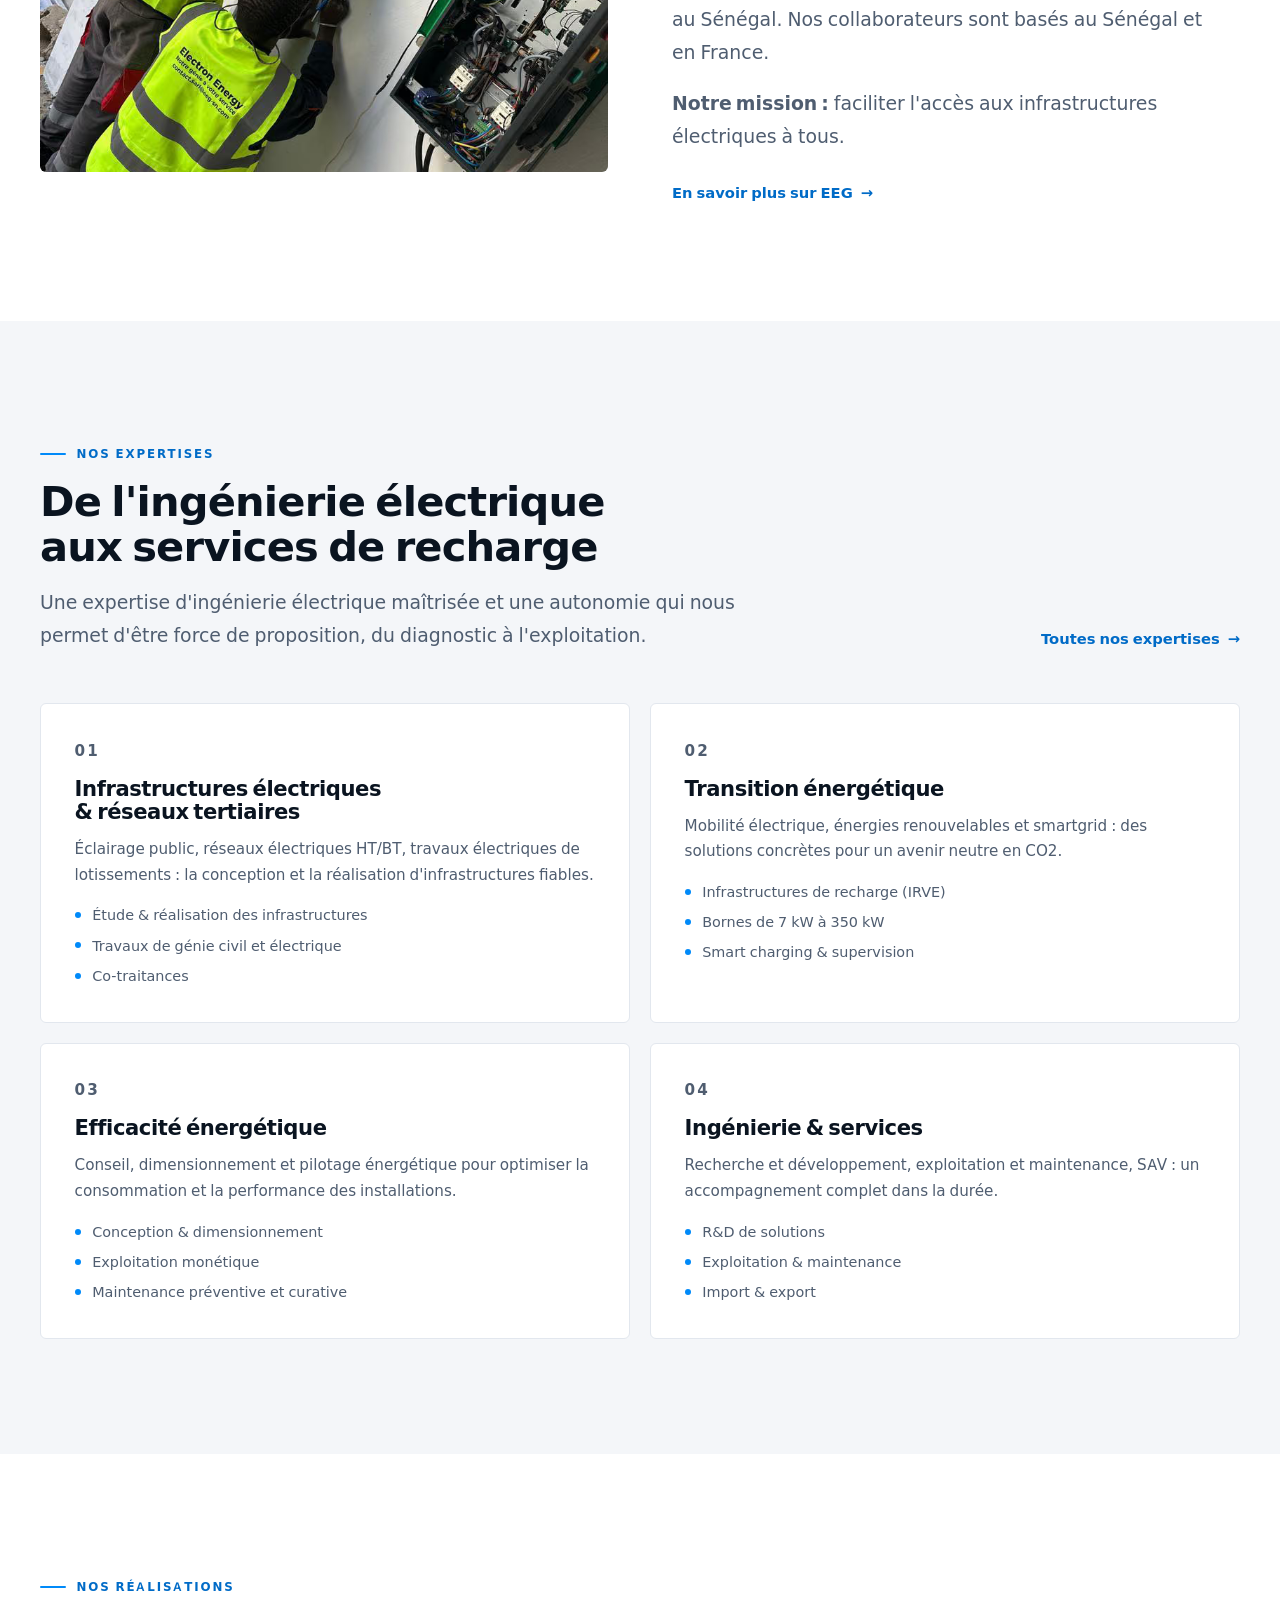
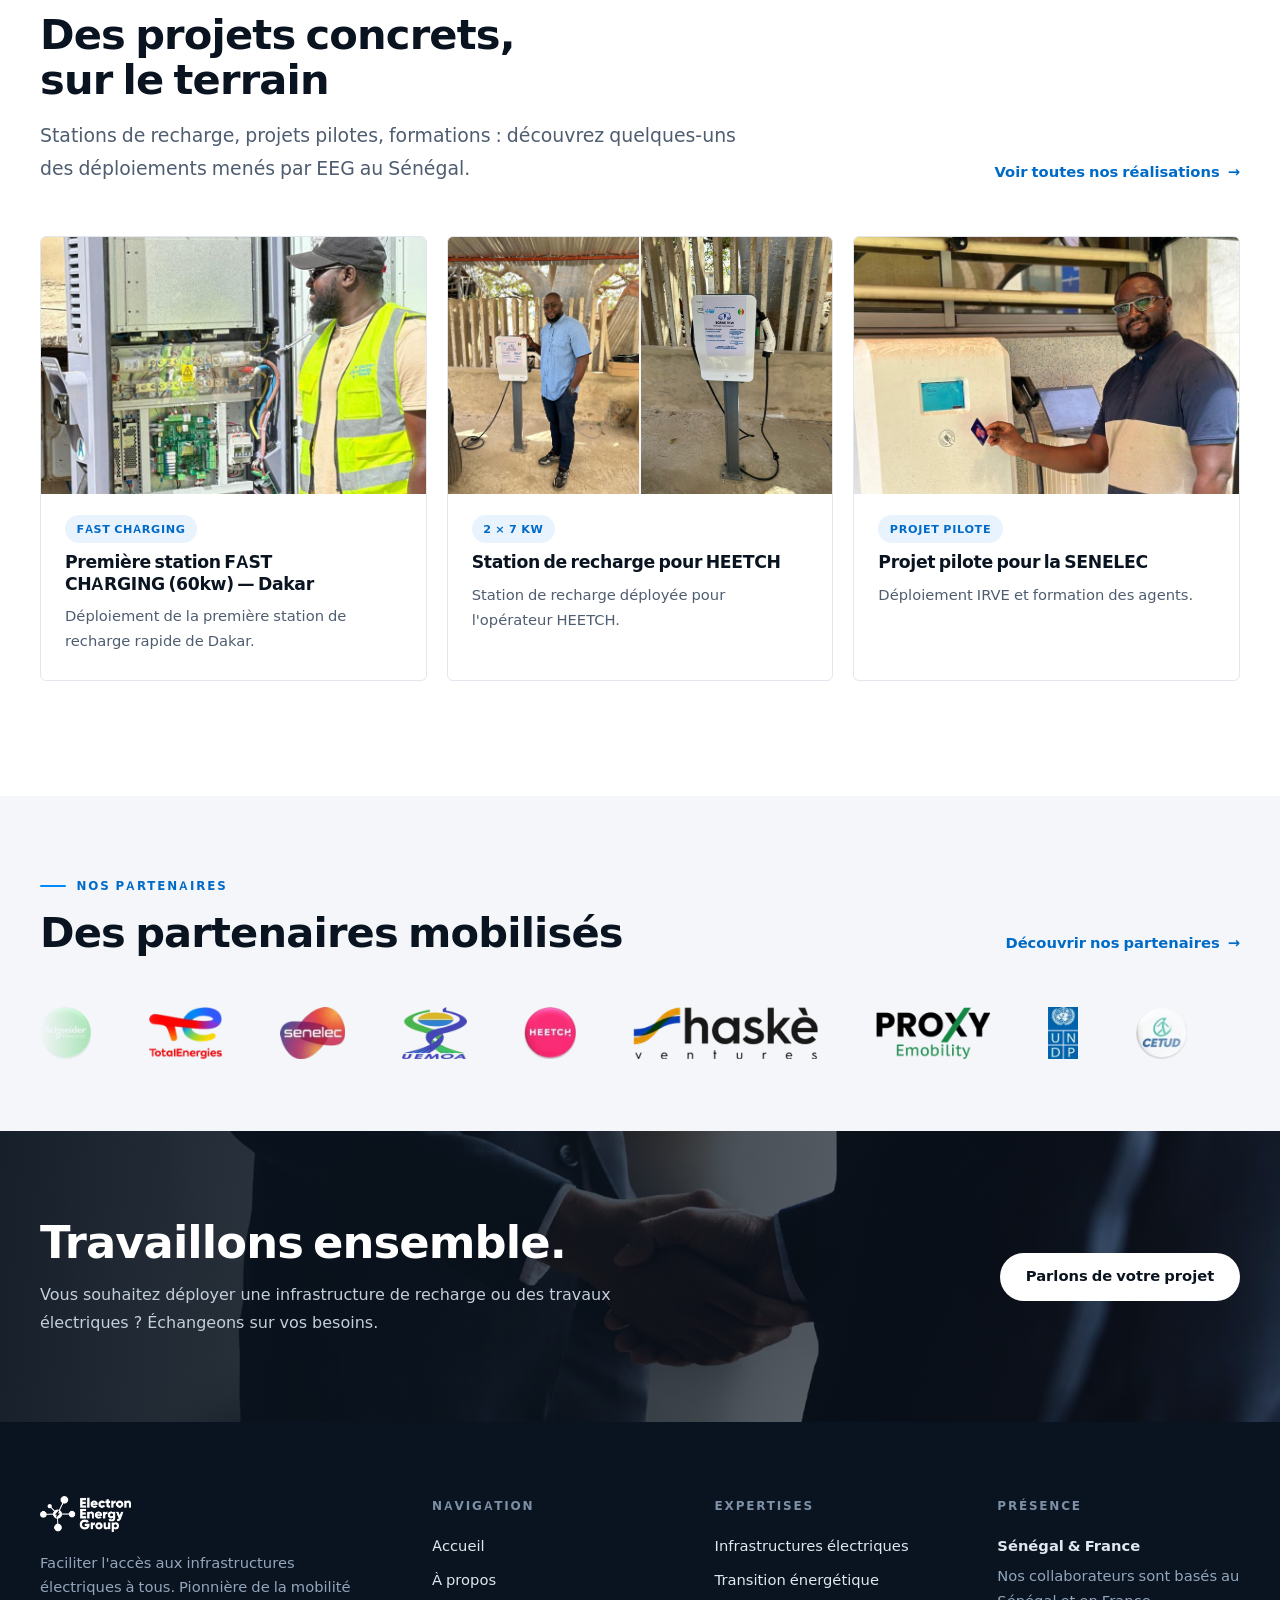
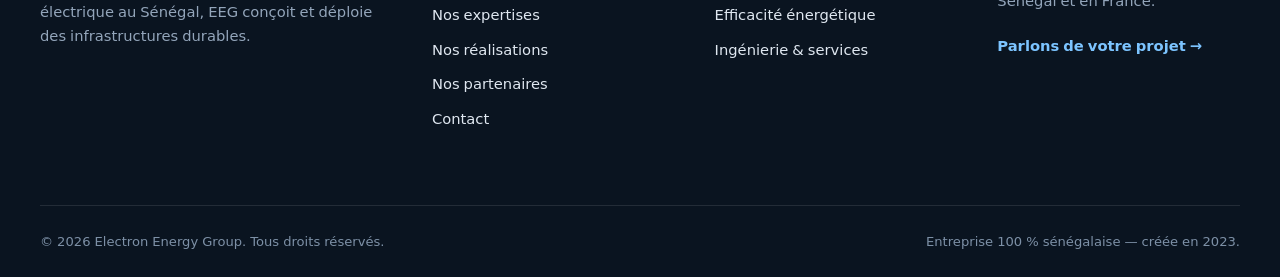
==== commit 79e76ffa: "SEO : domaine www.electron-energy-group.com, favicon, sitemap, JSON-LD et hero d'accueil refondu - U" ====
--- a/index.html
+++ b/index.html
@@ -5,45 +5,97 @@
   <meta name="viewport" content="width=device-width, initial-scale=1">
   <title>Electron Energy Group — Infrastructures &amp; mobilité électrique</title>
   <meta name="description" content="EEG, entreprise sénégalaise créée en 2023, pionnière de la mobilité électrique au Sénégal : infrastructures, bornes de 7 à 350 kW et transition énergétique.">
-  <link rel="canonical" href="https://electron-energy-group.onrender.com/">
+  <meta name="robots" content="index, follow, max-image-preview:large, max-snippet:-1, max-video-preview:-1">
+  <meta name="author" content="Electron Energy Group">
+  <link rel="canonical" href="https://www.electron-energy-group.com/">
   <meta property="og:type" content="website">
   <meta property="og:site_name" content="Electron Energy Group">
   <meta property="og:title" content="Electron Energy Group — L'énergie qui connecte aujourd'hui au monde de demain.">
   <meta property="og:description" content="Infrastructures électriques, mobilité électrique et transition énergétique au Sénégal. Pionnière des infrastructures de recharge pour véhicules électriques.">
-  <meta property="og:url" content="https://electron-energy-group.onrender.com/">
-  <meta property="og:image" content="https://electron-energy-group.onrender.com/assets/img/fast-1.jpg">
-  <meta property="og:image:alt" content="Borne de recharge électrique déployée par Electron Energy Group au Sénégal">
+  <meta property="og:url" content="https://www.electron-energy-group.com/">
+  <meta property="og:image" content="https://www.electron-energy-group.com/assets/img/og-image.jpg">
+  <meta property="og:image:secure_url" content="https://www.electron-energy-group.com/assets/img/og-image.jpg">
+  <meta property="og:image:type" content="image/jpeg">
+  <meta property="og:image:width" content="1200">
+  <meta property="og:image:height" content="630">
+  <meta property="og:image:alt" content="Electron Energy Group — infrastructures électriques et mobilité électrique au Sénégal">
   <meta property="og:locale" content="fr_FR">
   <meta name="twitter:card" content="summary_large_image">
   <meta name="twitter:title" content="Electron Energy Group — L'énergie qui connecte aujourd'hui au monde de demain.">
-  <meta name="twitter:description" content="Infrastructures électriques, mobilité électrique et transition énergétique au Sénégal.">
-  <meta name="twitter:image" content="https://electron-energy-group.onrender.com/assets/img/fast-1.jpg">
+  <meta name="twitter:description" content="Infrastructures électriques, mobilité électrique et transition énergétique au Sénégal. Pionnière des infrastructures de recharge pour véhicules électriques.">
+  <meta name="twitter:image" content="https://www.electron-energy-group.com/assets/img/og-image.jpg">
+  <meta name="twitter:image:alt" content="Electron Energy Group — infrastructures électriques et mobilité électrique au Sénégal">
   <meta name="theme-color" content="#008af9">
-  <link rel="icon" href="assets/img/favicon.ico" sizes="any">
+  <link rel="icon" href="/favicon.ico" sizes="any">
+  <link rel="icon" type="image/png" sizes="48x48" href="assets/img/favicon-48.png">
+  <link rel="icon" type="image/png" sizes="96x96" href="assets/img/favicon-96.png">
   <link rel="icon" type="image/png" sizes="32x32" href="assets/img/favicon-32.png">
   <link rel="icon" type="image/png" sizes="16x16" href="assets/img/favicon-16.png">
+  <link rel="icon" type="image/png" sizes="192x192" href="assets/img/favicon-192.png">
+  <link rel="icon" type="image/png" sizes="512x512" href="assets/img/favicon-512.png">
   <link rel="apple-touch-icon" sizes="180x180" href="assets/img/favicon-180.png">
+  <link rel="manifest" href="site.webmanifest">
+  <meta name="application-name" content="Electron Energy Group">
+  <meta name="apple-mobile-web-app-title" content="Electron Energy Group">
   <link rel="preload" href="assets/fonts/space-grotesk-latin.woff2" as="font" type="font/woff2" crossorigin>
   <link rel="preload" href="assets/fonts/inter-latin.woff2" as="font" type="font/woff2" crossorigin>
-  <link rel="stylesheet" href="assets/css/style.css?v=2">
+  <link rel="stylesheet" href="assets/css/style.css?v=3">
   <script>document.documentElement.classList.add('js');</script>
   <script type="application/ld+json">
-  {
+{
     "@context": "https://schema.org",
-    "@type": "Organization",
-    "name": "Electron Energy Group",
-    "alternateName": "EEG",
-    "description": "Entreprise sénégalaise spécialisée dans les infrastructures électriques, la mobilité électrique et la transition énergétique. Pionnière du développement des infrastructures de recharge pour véhicules électriques au Sénégal.",
-    "foundingDate": "2023",
-    "url": "https://electron-energy-group.onrender.com/",
-    "logo": "https://electron-energy-group.onrender.com/assets/img/logo-eeg.png",
-    "areaServed": ["SN", "FR"],
-    "knowsAbout": [
-      "Infrastructures électriques",
-      "Mobilité électrique",
-      "Bornes de recharge pour véhicules électriques",
-      "Efficacité énergétique",
-      "Transition énergétique"
+    "@graph": [
+      {
+        "@type": "Organization",
+        "@id": "https://www.electron-energy-group.com/#organization",
+        "name": "Electron Energy Group",
+        "alternateName": "EEG",
+        "description": "Entreprise sénégalaise spécialisée dans les infrastructures électriques, la mobilité électrique et la transition énergétique. Pionnière du développement des infrastructures de recharge pour véhicules électriques au Sénégal.",
+        "foundingDate": "2023",
+        "url": "https://www.electron-energy-group.com/",
+        "logo": {
+          "@type": "ImageObject",
+          "url": "https://www.electron-energy-group.com/assets/img/logo-eeg.png",
+          "width": 2468,
+          "height": 976
+        },
+        "image": "https://www.electron-energy-group.com/assets/img/og-image.jpg",
+        "telephone": "+221777931337",
+        "contactPoint": {
+          "@type": "ContactPoint",
+          "telephone": "+221777931337",
+          "contactType": "customer service",
+          "areaServed": [
+            "SN",
+            "FR"
+          ],
+          "availableLanguage": [
+            "fr"
+          ]
+        },
+        "areaServed": [
+          "SN",
+          "FR"
+        ],
+        "knowsAbout": [
+          "Infrastructures électriques",
+          "Mobilité électrique",
+          "Bornes de recharge pour véhicules électriques",
+          "Efficacité énergétique",
+          "Transition énergétique"
+        ]
+      },
+      {
+        "@type": "WebSite",
+        "@id": "https://www.electron-energy-group.com/#website",
+        "url": "https://www.electron-energy-group.com/",
+        "name": "Electron Energy Group",
+        "description": "Infrastructures électriques, mobilité électrique et transition énergétique au Sénégal.",
+        "publisher": {
+          "@id": "https://www.electron-energy-group.com/#organization"
+        },
+        "inLanguage": "fr-FR"
+      }
     ]
   }
   </script>
@@ -78,25 +130,74 @@
   <main id="contenu">
     <!-- Héros -->
     <section class="hero-home" aria-labelledby="titre-heros">
+      <div class="hero-backdrop" aria-hidden="true">
+        <picture>
+          <source srcset="assets/img/hero-accueil.avif" type="image/avif">
+          <source srcset="assets/img/hero-accueil.webp" type="image/webp">
+          <img src="assets/img/hero-accueil.jpg" alt="" width="1536" height="1025" fetchpriority="high" decoding="async">
+        </picture>
+        <span class="hero-glow hero-glow--one"></span>
+        <span class="hero-glow hero-glow--two"></span>
+        <span class="hero-grid-lines"></span>
+      </div>
+
       <div class="container hero-grid">
         <div class="hero-copy">
-          <p class="kicker">Énergie · Mobilité électrique · Sénégal</p>
+          <p class="kicker">Énergie · Environnement · Mobilité électrique</p>
           <h1 id="titre-heros">L'énergie qui connecte aujourd'hui au <em>monde de demain.</em></h1>
-          <p class="lead">Electron Energy Group facilite l'accès aux infrastructures électriques à tous : de la conception des réseaux à l'exploitation des bornes de recharge, au service de la transition énergétique au Sénégal.</p>
+          <p class="lead">Des infrastructures électriques aux énergies renouvelables, Electron Energy Group conçoit et déploie des solutions durables pour accélérer la transition énergétique au Sénégal : réseaux, bornes de recharge et mobilité électrique.</p>
           <div class="btn-group">
             <a class="btn btn--primary" href="contact.html">Parlons de votre projet</a>
             <a class="btn btn--ghost" href="expertises.html">Découvrir nos expertises</a>
           </div>
-        </div>
-        <div class="hero-frame reveal">
-          <div class="hero-media">
+
+          <ul class="hero-pillars" aria-label="Nos engagements">
+            <li>
+              <span class="hero-pillar-icon" aria-hidden="true">
+                <svg viewBox="0 0 24 24"><path d="M13 2 4.5 13.5H11l-1 8.5 8.5-11.5H12L13 2Z"/></svg>
+              </span>
+              <span class="hero-pillar-text"><strong>Énergie</strong>Infrastructures &amp; réseaux</span>
+            </li>
+            <li>
+              <span class="hero-pillar-icon" aria-hidden="true">
+                <svg viewBox="0 0 24 24"><path d="M20 4C11 4 5 8 5 15a5 5 0 0 0 5 5c7 0 10-7 10-16Z"/><path d="M4 21c2-6 5.5-9 10-11"/></svg>
+              </span>
+              <span class="hero-pillar-text"><strong>Environnement</strong>Énergies renouvelables</span>
+            </li>
+            <li>
+              <span class="hero-pillar-icon" aria-hidden="true">
+                <svg viewBox="0 0 24 24"><path d="M9 3v5M15 3v5M6 8h12v3a6 6 0 0 1-12 0V8ZM12 17v4"/></svg>
+              </span>
+              <span class="hero-pillar-text"><strong>Mobilité</strong>Recharge électrique</span>
+            </li>
+          </ul>
+        </div>
+
+        <div class="hero-visual reveal" data-delai="1">
+          <div class="hero-photo">
             <picture>
               <source srcset="assets/img/fast-1.avif" type="image/avif">
               <source srcset="assets/img/fast-1.webp" type="image/webp">
-              <img src="assets/img/fast-1.jpg" alt="Borne de recharge électrique déployée par Electron Energy Group au Sénégal" width="1200" height="900" fetchpriority="high" decoding="async">
+              <img src="assets/img/fast-1.jpg" alt="Borne de recharge rapide déployée par Electron Energy Group à Dakar" width="810" height="1080" fetchpriority="high" decoding="async">
             </picture>
-          </div>
-        </div>
+            <span class="hero-photo-tag">Recharge rapide · Dakar</span>
+          </div>
+
+          <div class="hero-inset">
+            <picture>
+              <source srcset="assets/img/station-autonome.avif" type="image/avif">
+              <source srcset="assets/img/station-autonome.webp" type="image/webp">
+              <img src="assets/img/station-autonome.jpg" alt="Station de recharge autonome déployée par Electron Energy Group" width="692" height="521" loading="lazy" decoding="async">
+            </picture>
+            <span class="hero-inset-tag">Station autonome</span>
+          </div>
+
+          <div class="hero-energy-card">
+            <p class="hero-card-label">Puissance déployée</p>
+            <p class="hero-card-value">7–350 <span>kW</span></p>
+            <div class="hero-card-bar" aria-hidden="true"><span></span></div>
+            <p class="hero-card-note">Bornes de recharge · Sénégal</p>
+          </div>
         </div>
       </div>
     </section>
@@ -311,6 +412,7 @@
               <img src="assets/img/partenaire-green-mobility.webp?v=2" alt="" width="108" height="120" loading="lazy" decoding="async">
               <img src="assets/img/partenaire-kemet.webp?v=2" alt="" width="152" height="102" loading="lazy" decoding="async">
             </div>
+          </div>
         </div>
       </div>
     </section>
--- a/assets/css/style.css
+++ b/assets/css/style.css
@@ -512,70 +512,420 @@
 
 /* ----------------------------- Héros ----------------------------- */
 .hero-home {
-  padding-block: clamp(3.5rem, 7vw, 6rem);
+  position: relative;
+  isolation: isolate;
   overflow: hidden;
-}
-
-.hero-grid {
-  display: grid;
-  grid-template-columns: 1.04fr 0.96fr;
-  align-items: center;
-  gap: clamp(2.5rem, 6vw, 5.5rem);
-}
-
-.hero-copy .kicker {
-  margin-bottom: 1.15rem;
-}
-
-.hero-copy h1 {
-  font-size: clamp(2.5rem, 5.4vw, 4.4rem);
-  letter-spacing: -0.03em;
-}
-
-.hero-copy h1 em {
-  font-style: normal;
-  color: var(--bleu);
-}
-
-.hero-copy .lead {
-  margin-top: 1.5rem;
-  max-width: 46ch;
-}
-
-.hero-frame {
-  position: relative;
-}
-
-.hero-frame::before {
-  content: '';
+  padding-block: clamp(3.75rem, 7vw, 6.5rem) clamp(3rem, 6vw, 5rem);
+  background: #07111d;
+  color: #eaf2fb;
+}
+
+/* Décor : photo, halos et trame technique */
+.hero-backdrop {
   position: absolute;
-  inset: 16px -16px -16px 16px;
-  border: 1px solid var(--ligne-forte);
-  border-radius: var(--radius);
-}
-
-.hero-media {
-  position: relative;
-  aspect-ratio: 4 / 3;
-  overflow: hidden;
-  border-radius: var(--radius);
-  background: var(--brume);
-}
-
-.hero-media img {
+  inset: 0;
+  z-index: -2;
+  pointer-events: none;
+}
+
+.hero-backdrop picture,
+.hero-backdrop img {
   display: block;
   width: 100%;
   height: 100%;
+}
+
+.hero-backdrop img {
   object-fit: cover;
-}
-
-.hero-media::after {
+  object-position: center 55%;
+  opacity: 0.34;
+  filter: saturate(1.05);
+}
+
+.hero-backdrop::after {
+  content: '';
+  position: absolute;
+  inset: 0;
+  background:
+    linear-gradient(
+      100deg,
+      #050e18 0%,
+      rgba(5, 14, 24, 0.94) 38%,
+      rgba(6, 25, 44, 0.55) 72%,
+      rgba(6, 32, 52, 0.45) 100%
+    ),
+    linear-gradient(to top, #07111d 2%, transparent 45%),
+    linear-gradient(to bottom, rgba(7, 17, 29, 0.7), transparent 30%);
+}
+
+.hero-glow {
+  position: absolute;
+  border-radius: 50%;
+  filter: blur(80px);
+  opacity: 0.55;
+}
+
+.hero-glow--one {
+  top: -14%;
+  right: -6%;
+  width: 36vw;
+  height: 36vw;
+  background: radial-gradient(circle, rgba(0, 138, 249, 0.55), transparent 68%);
+}
+
+.hero-glow--two {
+  bottom: -20%;
+  left: 28%;
+  width: 28vw;
+  height: 28vw;
+  background: radial-gradient(circle, rgba(47, 211, 155, 0.35), transparent 68%);
+}
+
+.hero-grid-lines {
+  position: absolute;
+  inset: 0;
+  background-image:
+    linear-gradient(rgba(140, 200, 255, 0.07) 1px, transparent 1px),
+    linear-gradient(90deg, rgba(140, 200, 255, 0.07) 1px, transparent 1px);
+  background-size: 76px 76px;
+  -webkit-mask-image: radial-gradient(ellipse 70% 80% at 75% 45%, #000 10%, transparent 72%);
+  mask-image: radial-gradient(ellipse 70% 80% at 75% 45%, #000 10%, transparent 72%);
+}
+
+.hero-grid {
+  position: relative;
+  display: grid;
+  grid-template-columns: minmax(0, 1.02fr) minmax(0, 0.98fr);
+  align-items: center;
+  gap: clamp(2.5rem, 5vw, 4.5rem);
+}
+
+.hero-copy {
+  position: relative;
+  z-index: 1;
+}
+
+.hero-home .kicker {
+  margin-bottom: 1.2rem;
+  color: #74c6ff;
+}
+
+.hero-home .kicker::before {
+  background: linear-gradient(90deg, var(--bleu), #4ff0c0);
+}
+
+.hero-copy h1 {
+  font-size: clamp(2.55rem, 5.2vw, 4.3rem);
+  letter-spacing: -0.03em;
+  color: #fff;
+}
+
+.hero-copy h1 em {
+  font-style: normal;
+  color: #4fd6ff;
+}
+
+@supports ((-webkit-background-clip: text) or (background-clip: text)) {
+  .hero-copy h1 em {
+    background: linear-gradient(100deg, #4cb8ff 0%, #4ff0c0 100%);
+    -webkit-background-clip: text;
+    background-clip: text;
+    color: transparent;
+  }
+}
+
+.hero-copy .lead {
+  margin-top: 1.5rem;
+  max-width: 48ch;
+  color: #b3c5d8;
+}
+
+.hero-home .btn-group {
+  margin-top: 2rem;
+}
+
+.hero-home .btn--primary {
+  background: linear-gradient(135deg, #0a9bff, #0072d8);
+  box-shadow: 0 18px 38px -20px rgba(0, 138, 249, 0.95);
+}
+
+.hero-home .btn--primary:hover {
+  background: linear-gradient(135deg, #22a9ff, #0082ee);
+  box-shadow: 0 20px 44px -18px rgba(0, 138, 249, 1);
+}
+
+.hero-home .btn--ghost {
+  border-color: rgba(255, 255, 255, 0.28);
+  color: #eaf2fb;
+}
+
+.hero-home .btn--ghost:hover {
+  border-color: rgba(79, 240, 192, 0.65);
+  color: #fff;
+  background: rgba(255, 255, 255, 0.06);
+}
+
+/* Les trois piliers : énergie, environnement, mobilité */
+.hero-pillars {
+  display: grid;
+  grid-template-columns: repeat(3, minmax(0, 1fr));
+  gap: clamp(0.75rem, 1.6vw, 1.4rem);
+  margin-top: clamp(2rem, 3.5vw, 2.8rem);
+  padding-top: 1.5rem;
+  border-top: 1px solid rgba(255, 255, 255, 0.13);
+  list-style: none;
+}
+
+.hero-pillars li {
+  display: flex;
+  align-items: flex-start;
+  gap: 0.6rem;
+  min-width: 0;
+}
+
+.hero-pillar-icon {
+  display: grid;
+  place-items: center;
+  flex: none;
+  width: 34px;
+  height: 34px;
+  border: 1px solid rgba(0, 138, 249, 0.35);
+  border-radius: 9px;
+  background: rgba(0, 138, 249, 0.16);
+  color: #63c4ff;
+}
+
+.hero-pillar-icon svg {
+  width: 17px;
+  height: 17px;
+  fill: none;
+  stroke: currentColor;
+  stroke-width: 1.7;
+  stroke-linecap: round;
+  stroke-linejoin: round;
+}
+
+.hero-pillars li:nth-child(2) .hero-pillar-icon {
+  border-color: rgba(47, 211, 155, 0.35);
+  background: rgba(47, 211, 155, 0.14);
+  color: #57e6c3;
+}
+
+.hero-pillars li:nth-child(3) .hero-pillar-icon {
+  border-color: rgba(79, 214, 255, 0.35);
+  background: rgba(79, 214, 255, 0.14);
+  color: #7ee0ff;
+}
+
+.hero-pillar-text {
+  font-size: 0.76rem;
+  line-height: 1.4;
+  color: #9db0c4;
+}
+
+.hero-pillar-text strong {
+  display: block;
+  margin-bottom: 0.1rem;
+  font-family: var(--font-display);
+  font-size: 0.92rem;
+  font-weight: 600;
+  color: #fff;
+}
+
+/* Composition visuelle : photo principale, insert et carte énergie */
+.hero-visual {
+  position: relative;
+  min-height: clamp(430px, 40vw, 560px);
+}
+
+.hero-photo {
+  position: absolute;
+  top: 0;
+  right: 0;
+  width: 84%;
+  height: 100%;
+  overflow: hidden;
+  border: 1px solid rgba(255, 255, 255, 0.16);
+  border-radius: 12px;
+  background: #0c1a2a;
+  box-shadow: 0 40px 90px -50px #000;
+}
+
+.hero-photo picture,
+.hero-photo img {
+  display: block;
+  width: 100%;
+  height: 100%;
+}
+
+.hero-photo img {
+  object-fit: cover;
+  object-position: center 35%;
+}
+
+.hero-photo::after {
   content: '';
   position: absolute;
   inset: auto 0 0 0;
-  height: 34%;
-  background: linear-gradient(to top, rgba(10, 20, 32, 0.32), transparent);
+  height: 42%;
+  background: linear-gradient(to top, rgba(5, 14, 24, 0.82), transparent);
   pointer-events: none;
+}
+
+.hero-photo-tag,
+.hero-inset-tag {
+  position: absolute;
+  z-index: 1;
+  display: inline-flex;
+  align-items: center;
+  gap: 0.45rem;
+  padding: 0.4rem 0.75rem;
+  border: 1px solid rgba(255, 255, 255, 0.18);
+  border-radius: 999px;
+  background: rgba(7, 17, 29, 0.74);
+  -webkit-backdrop-filter: blur(8px);
+  backdrop-filter: blur(8px);
+  font-size: 0.66rem;
+  font-weight: 600;
+  letter-spacing: 0.07em;
+  text-transform: uppercase;
+  color: #dce9f7;
+  white-space: nowrap;
+}
+
+.hero-photo-tag {
+  right: 1rem;
+  bottom: 1rem;
+}
+
+.hero-photo-tag::before {
+  content: '';
+  width: 6px;
+  height: 6px;
+  border-radius: 50%;
+  background: #4ff0c0;
+  box-shadow: 0 0 10px #4ff0c0;
+}
+
+.hero-inset {
+  position: absolute;
+  bottom: 7%;
+  left: 0;
+  z-index: 2;
+  width: 46%;
+  aspect-ratio: 4 / 3;
+  overflow: hidden;
+  border: 5px solid #07111d;
+  border-radius: 10px;
+  background: #0c1a2a;
+  box-shadow: 0 26px 60px -34px #000;
+}
+
+.hero-inset picture,
+.hero-inset img {
+  display: block;
+  width: 100%;
+  height: 100%;
+}
+
+.hero-inset img {
+  object-fit: cover;
+}
+
+.hero-inset-tag {
+  bottom: 0.55rem;
+  left: 0.55rem;
+  padding: 0.3rem 0.6rem;
+  font-size: 0.6rem;
+}
+
+.hero-energy-card {
+  position: absolute;
+  top: 7%;
+  left: 0;
+  z-index: 3;
+  width: min(220px, 48%);
+  padding: 0.95rem 1.05rem 1.05rem;
+  border: 1px solid rgba(255, 255, 255, 0.16);
+  border-radius: 12px;
+  background: rgba(8, 23, 38, 0.8);
+  -webkit-backdrop-filter: blur(14px);
+  backdrop-filter: blur(14px);
+  box-shadow: 0 24px 60px -36px #000;
+}
+
+.hero-card-label {
+  display: flex;
+  align-items: center;
+  gap: 0.45rem;
+  font-size: 0.62rem;
+  font-weight: 600;
+  letter-spacing: 0.13em;
+  text-transform: uppercase;
+  color: #9db0c4;
+}
+
+.hero-card-label::before {
+  content: '';
+  width: 7px;
+  height: 7px;
+  border-radius: 50%;
+  background: #4ff0c0;
+  box-shadow: 0 0 0 4px rgba(79, 240, 192, 0.14);
+}
+
+.hero-card-value {
+  margin-top: 0.35rem;
+  font-family: var(--font-display);
+  font-size: clamp(1.6rem, 2.6vw, 2.1rem);
+  font-weight: 600;
+  line-height: 1;
+  letter-spacing: -0.03em;
+  color: #fff;
+}
+
+.hero-card-value span {
+  margin-left: 0.2rem;
+  font-size: 0.75rem;
+  font-weight: 600;
+  letter-spacing: 0.06em;
+  color: #8fd4ff;
+}
+
+.hero-card-bar {
+  position: relative;
+  height: 5px;
+  margin-top: 0.8rem;
+  overflow: hidden;
+  border-radius: 999px;
+  background: rgba(255, 255, 255, 0.12);
+}
+
+.hero-card-bar span {
+  display: block;
+  width: 72%;
+  height: 100%;
+  border-radius: inherit;
+  background: linear-gradient(90deg, var(--bleu), #4ff0c0);
+  box-shadow: 0 0 14px rgba(79, 240, 192, 0.6);
+  transform-origin: left;
+  animation: hero-charge 2.8s ease-in-out infinite alternate;
+}
+
+@keyframes hero-charge {
+  from {
+    transform: scaleX(0.55);
+  }
+  to {
+    transform: scaleX(1);
+  }
+}
+
+.hero-card-note {
+  margin-top: 0.55rem;
+  font-size: 0.68rem;
+  line-height: 1.4;
+  color: #8fa3b8;
 }
 
 .page-hero {
@@ -1754,15 +2104,17 @@
 
   .hero-grid {
     grid-template-columns: 1fr;
-    gap: 2.6rem;
+    gap: 3rem;
   }
 
   .hero-copy .lead {
-    max-width: 60ch;
-  }
-
-  .hero-media {
-    aspect-ratio: 16 / 10;
+    max-width: 62ch;
+  }
+
+  .hero-visual {
+    width: min(100%, 560px);
+    min-height: 460px;
+    margin-inline: auto;
   }
 
   .feature-realisation {
@@ -1795,6 +2147,35 @@
 
   .main-nav {
     display: none;
+  }
+
+  .hero-home {
+    padding-block: 3rem 2.75rem;
+  }
+
+  .hero-pillars {
+    grid-template-columns: 1fr;
+    gap: 0.85rem;
+  }
+
+  .hero-pillars li {
+    align-items: center;
+  }
+
+  .hero-visual {
+    min-height: 400px;
+  }
+
+  .hero-photo {
+    width: 88%;
+  }
+
+  .hero-inset {
+    width: 48%;
+  }
+
+  .hero-energy-card {
+    width: min(200px, 52%);
   }
 
   .bottom-nav {
@@ -2002,6 +2383,34 @@
     height: 28px;
   }
 
+  .hero-copy h1 {
+    font-size: clamp(2.15rem, 9.5vw, 2.9rem);
+  }
+
+  .hero-visual {
+    min-height: 350px;
+  }
+
+  .hero-photo {
+    width: 100%;
+  }
+
+  .hero-inset {
+    bottom: 0;
+    width: 45%;
+  }
+
+  .hero-energy-card {
+    top: 0;
+    width: min(190px, 56%);
+  }
+
+  .hero-photo-tag {
+    right: 0.7rem;
+    bottom: 0.7rem;
+    font-size: 0.6rem;
+  }
+
   .footer-grid {
     grid-template-columns: 1fr;
   }
@@ -2041,6 +2450,11 @@
     transform: none;
   }
 
+  .hero-card-bar span {
+    animation: none;
+    transform: none;
+  }
+
   .nav-link::after,
   .expertise-card::before,
   .link-arrow::after {
